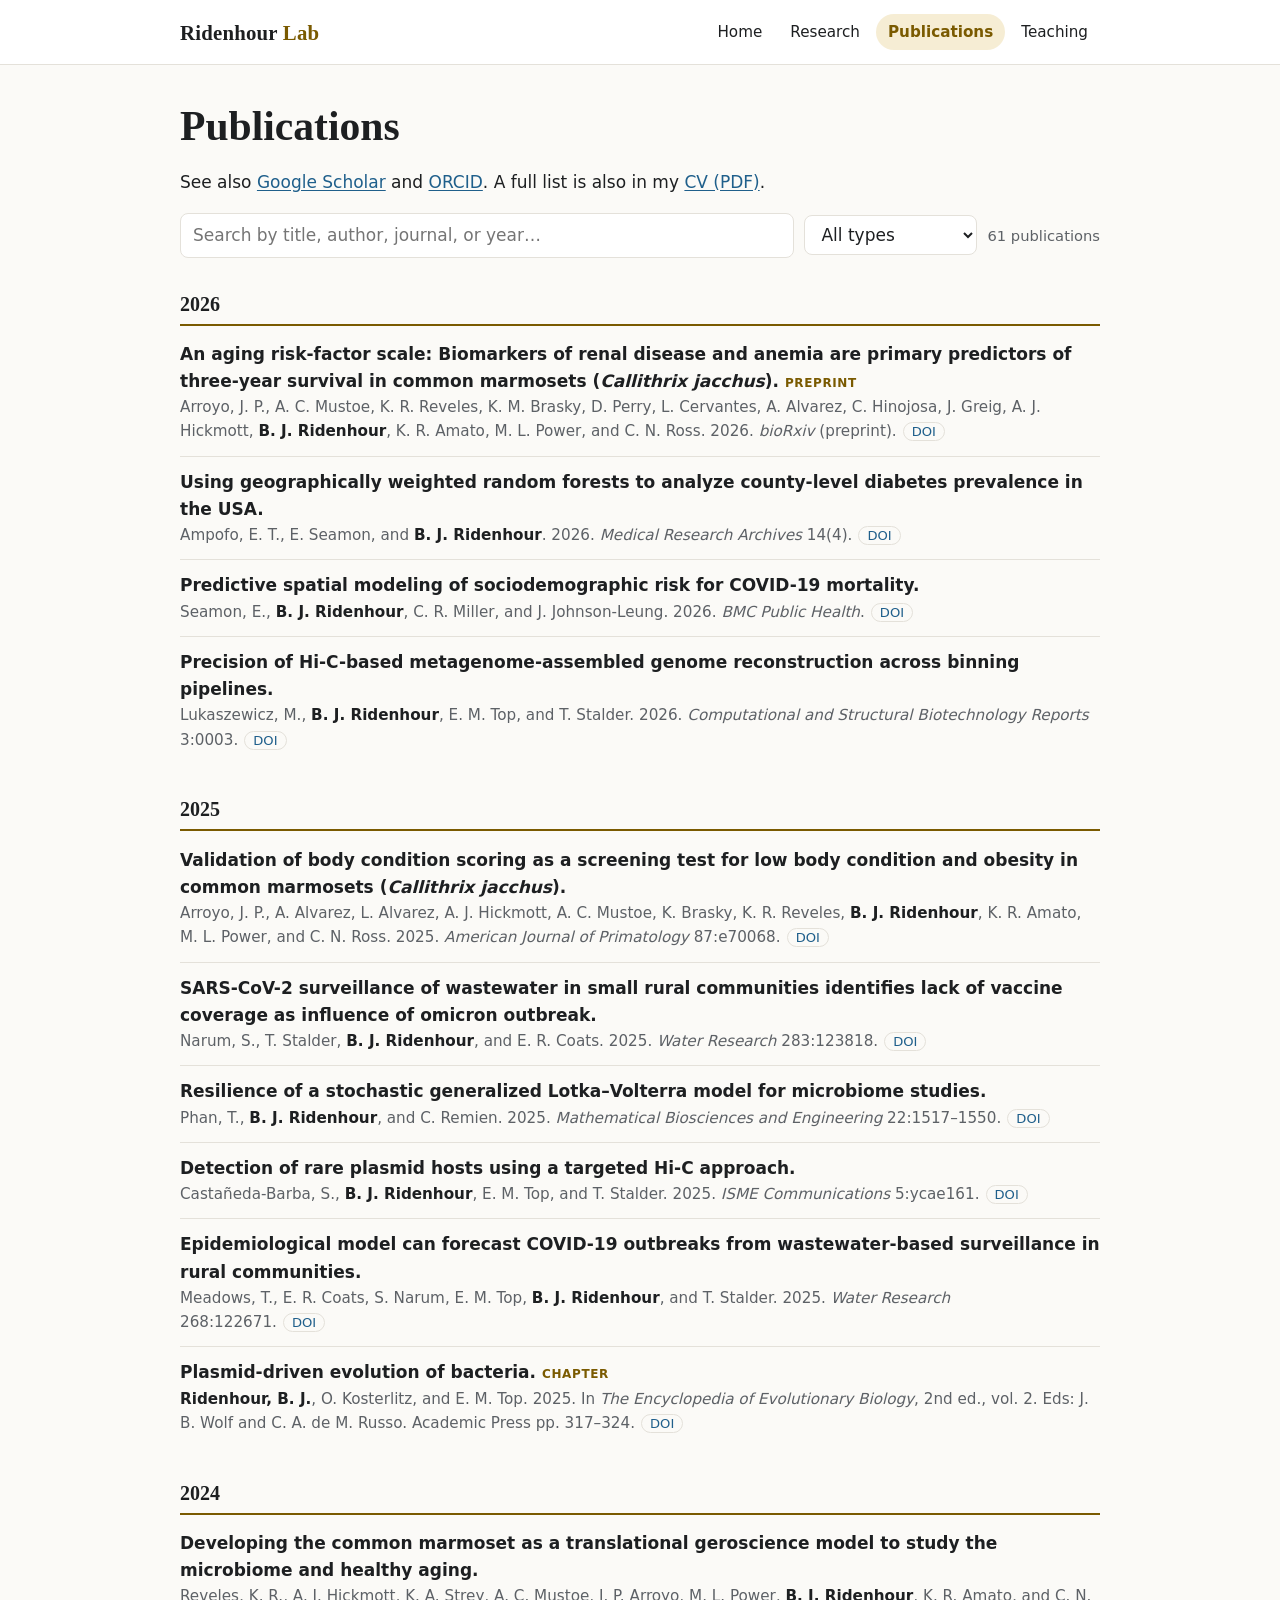
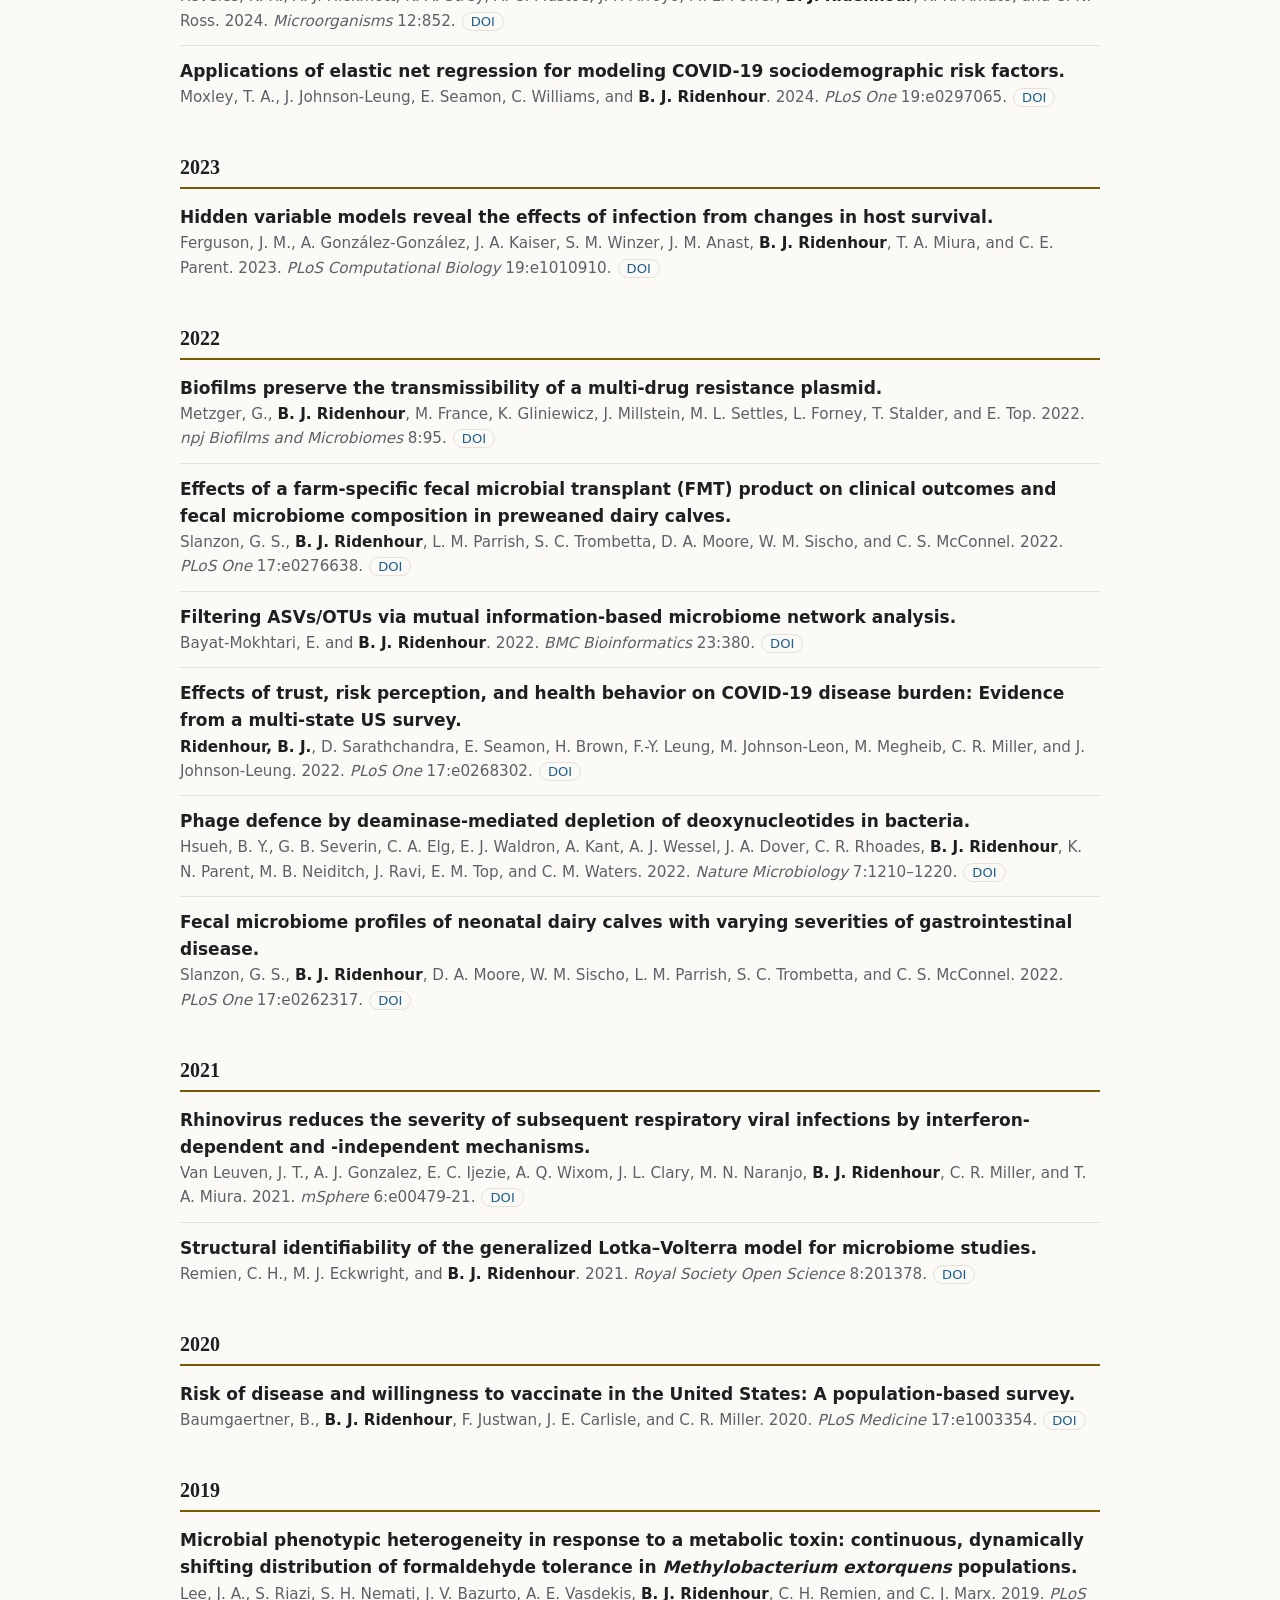
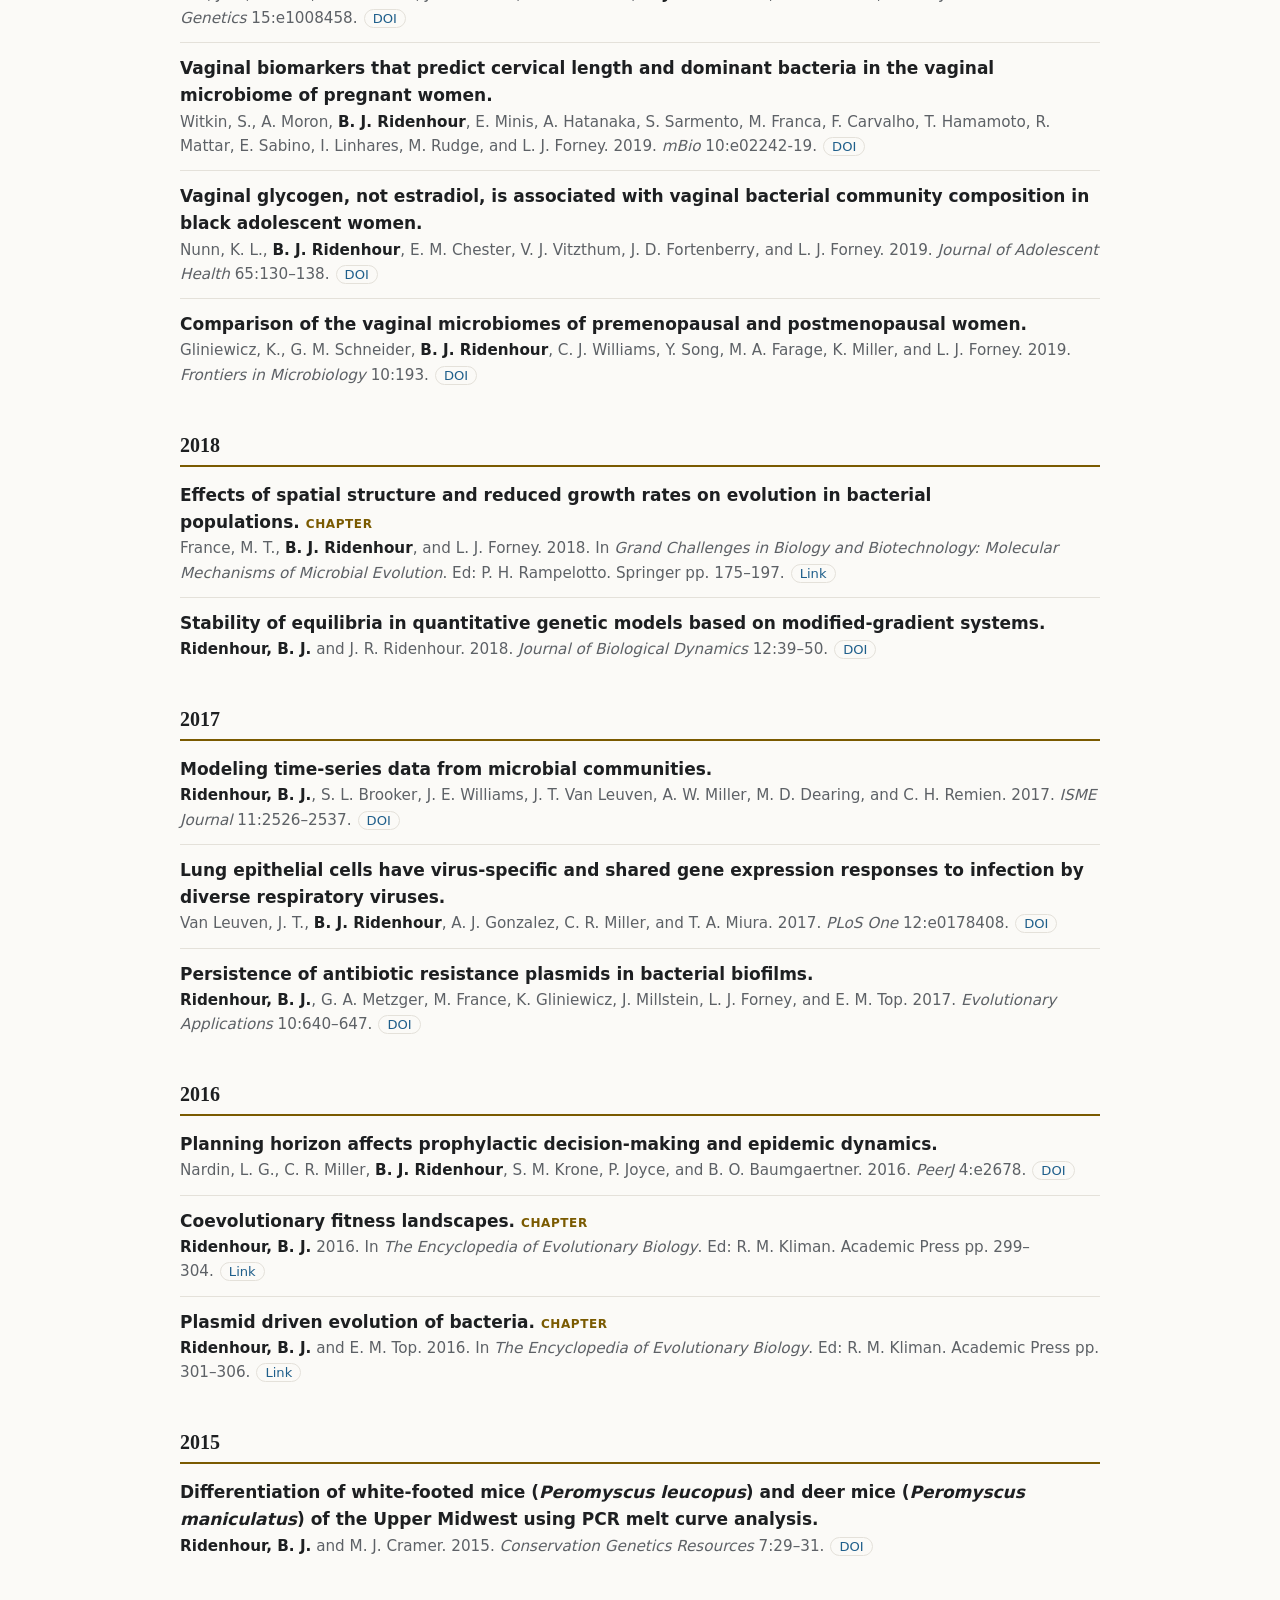
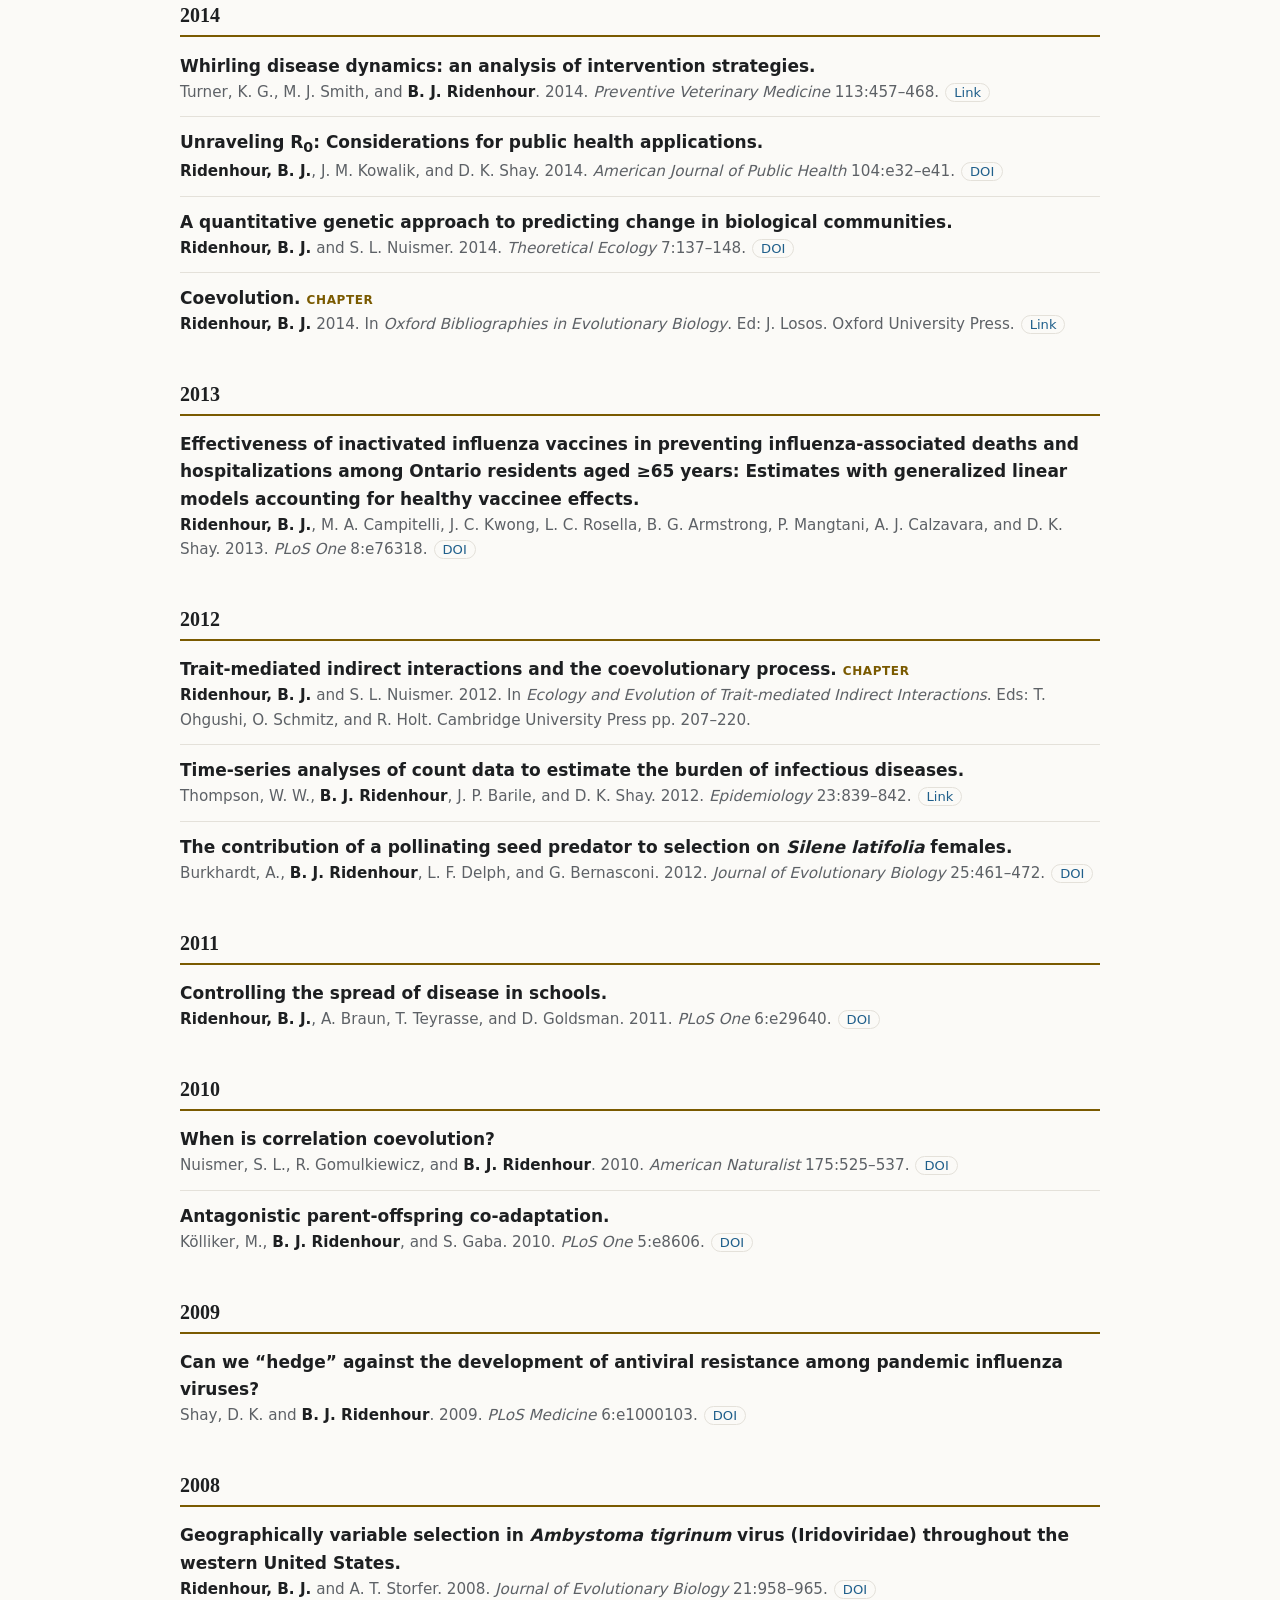
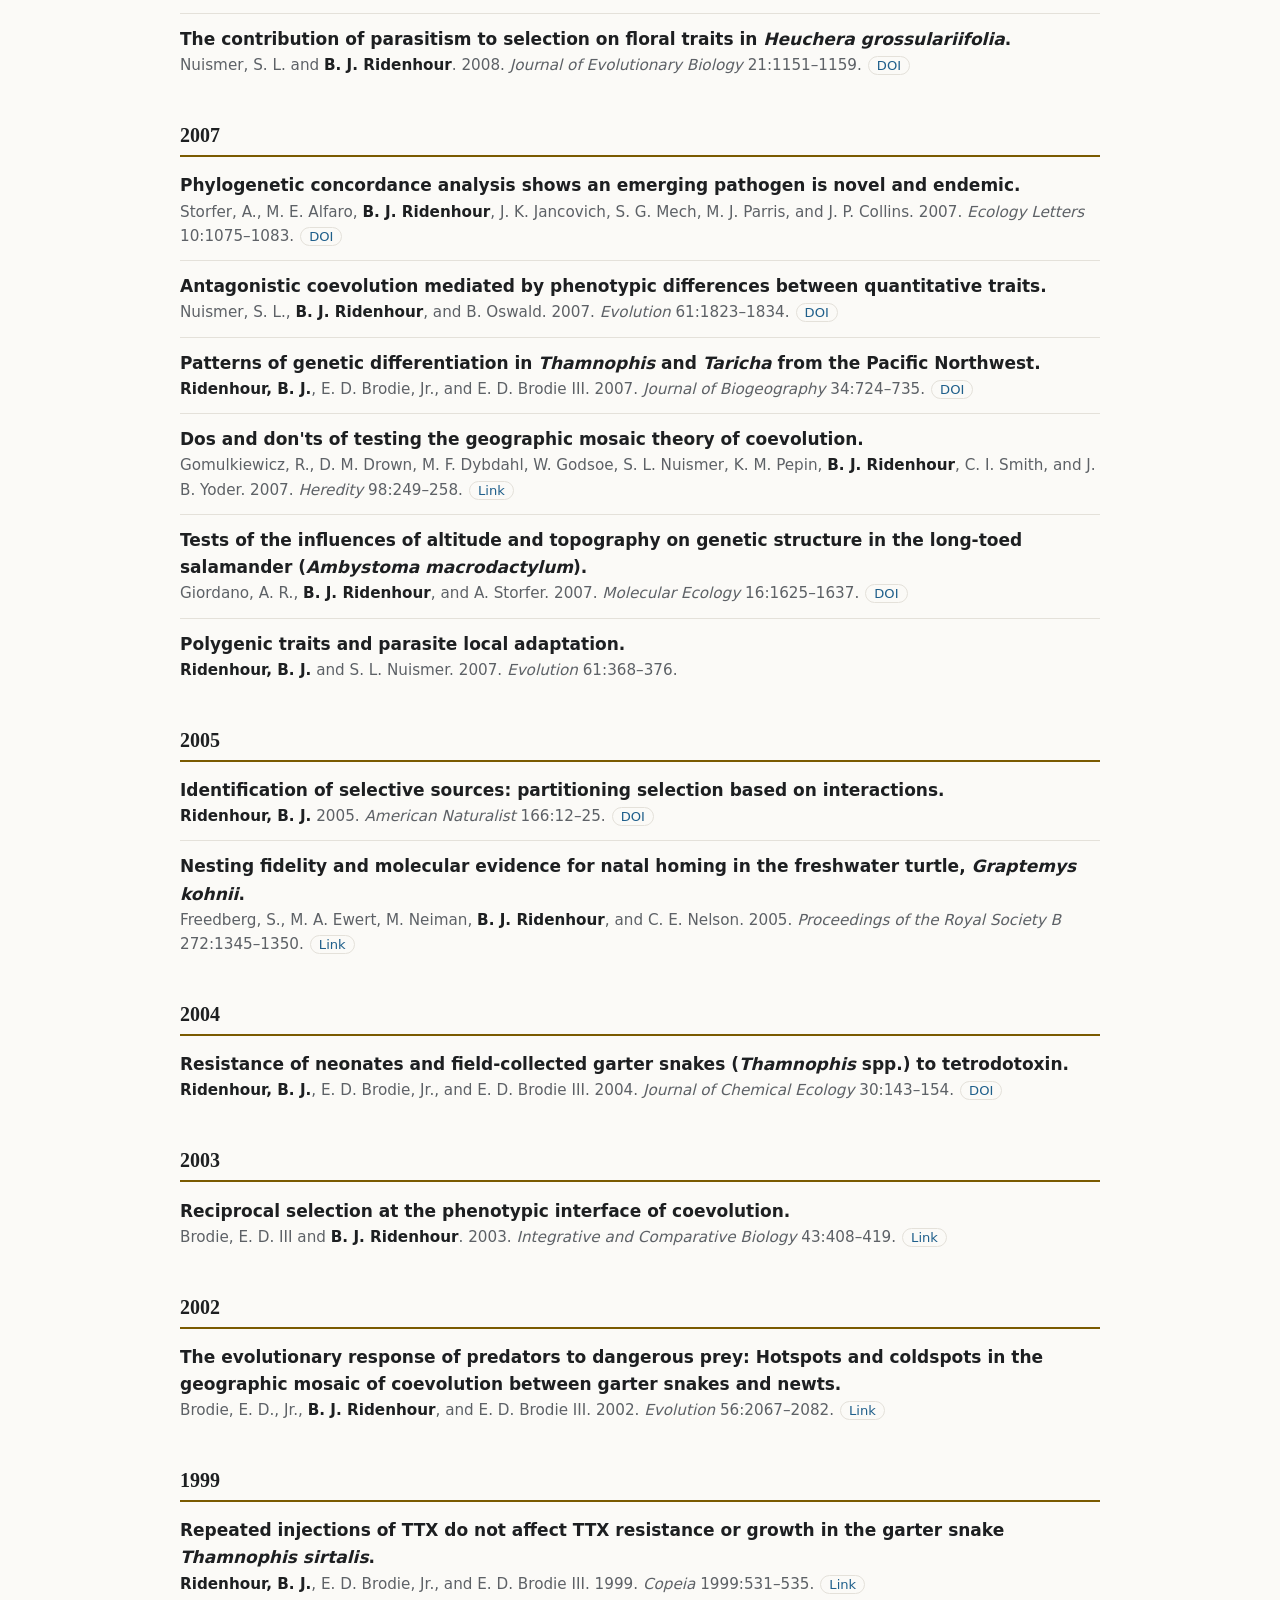
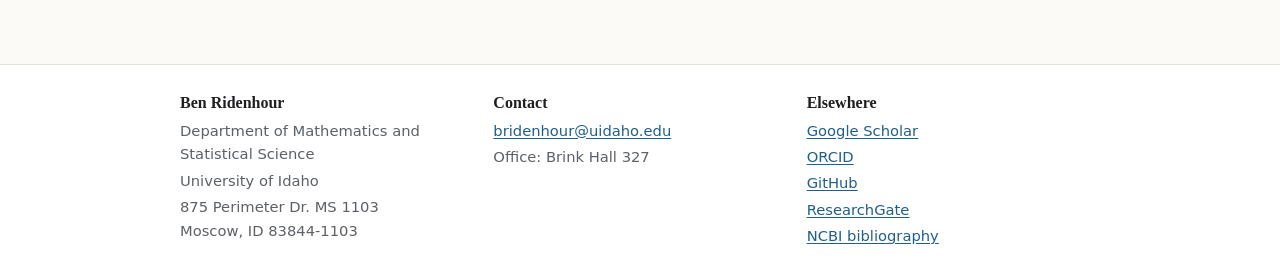
==== publications.html @ f70eb198 "New site" ====
<!doctype html>
<html lang="en">
<head>
<meta charset="utf-8">
<meta name="viewport" content="width=device-width, initial-scale=1">
<title>Publications · Ridenhour Lab</title>
<meta name="description" content="Peer-reviewed publications and book chapters by Ben Ridenhour and collaborators.">
<meta property="og:title" content="Publications · Ridenhour Lab">
<meta property="og:description" content="Peer-reviewed publications and book chapters by Ben Ridenhour and collaborators.">
<meta property="og:type" content="website">
<meta property="og:url" content="https://ridenhourlab.org/publications.html">
<link rel="canonical" href="https://ridenhourlab.org/publications.html">
<link rel="icon" href="assets/favicon.svg" type="image/svg+xml">
<link rel="stylesheet" href="assets/style.css">
</head>
<body>
<a class="skip" href="#main">Skip to content</a>
<header class="site-header">
  <div class="wrap">
    <a class="brand" href="./">Ridenhour <span>Lab</span></a>
    <nav aria-label="Main">
      <ul>
        <li><a href="./">Home</a></li>
        <li><a href="research.html">Research</a></li>
        <li><a href="publications.html" aria-current="page">Publications</a></li>
        <li><a href="teaching.html">Teaching</a></li>
      </ul>
    </nav>
  </div>
</header>
<main id="main">
  <div class="wrap">
<h1>Publications</h1>
<p>See also <a href="https://scholar.google.com/citations?hl=en&amp;user=3RJv6XwAAAAJ">Google Scholar</a> and <a href="https://orcid.org/0000-0001-8271-4629">ORCID</a>. A full list is also in my <a href="cv/Ridenhour-CV.pdf">CV (PDF)</a>.</p>
<div class="toolbar" role="search">
  <label class="skip" for="pub-search">Search publications</label>
  <input id="pub-search" type="search" placeholder="Search by title, author, journal, or year…" autocomplete="off">
  <label class="skip" for="pub-type">Type</label>
  <select id="pub-type">
    <option value="">All types</option>
    <option value="article">Journal articles</option>
    <option value="chapter">Book chapters</option>
    <option value="preprint">Preprints</option>
  </select>
  <span class="count" id="pub-count" aria-live="polite">61 publications</span>
</div>
<section class="year-group"><h2>2026</h2>
<ul class="pubs">
<li class="pub" data-type="preprint" data-year="2026"><div class="title">An aging risk-factor scale: Biomarkers of renal disease and anemia are primary predictors of three-year survival in common marmosets (<i>Callithrix jacchus</i>).<span class="tag">Preprint</span></div><div class="meta"><span class="authors">Arroyo, J. P., A. C. Mustoe, K. R. Reveles, K. M. Brasky, D. Perry, L. Cervantes, A. Alvarez, C. Hinojosa, J. Greig, A. J. Hickmott, <span class="me">B. J. Ridenhour</span>, K. R. Amato, M. L. Power, and C. N. Ross</span>. 2026. <span class="venue">bioRxiv</span> (preprint).<a class="doi" href="https://doi.org/10.64898/2026.08.06.743332">DOI</a></div></li>
<li class="pub" data-type="article" data-year="2026"><div class="title">Using geographically weighted random forests to analyze county-level diabetes prevalence in the USA.</div><div class="meta"><span class="authors">Ampofo, E. T., E. Seamon, and <span class="me">B. J. Ridenhour</span></span>. 2026. <span class="venue">Medical Research Archives</span> 14(4).<a class="doi" href="https://doi.org/10.18103/mra.v14i4.7305">DOI</a></div></li>
<li class="pub" data-type="article" data-year="2026"><div class="title">Predictive spatial modeling of sociodemographic risk for COVID-19 mortality.</div><div class="meta"><span class="authors">Seamon, E., <span class="me">B. J. Ridenhour</span>, C. R. Miller, and J. Johnson-Leung</span>. 2026. <span class="venue">BMC Public Health</span>.<a class="doi" href="https://doi.org/10.1186/s12889-026-29313-w">DOI</a></div></li>
<li class="pub" data-type="article" data-year="2026"><div class="title">Precision of Hi-C-based metagenome-assembled genome reconstruction across binning pipelines.</div><div class="meta"><span class="authors">Lukaszewicz, M., <span class="me">B. J. Ridenhour</span>, E. M. Top, and T. Stalder</span>. 2026. <span class="venue">Computational and Structural Biotechnology Reports</span> 3:0003.<a class="doi" href="https://doi.org/10.34133/csbr.0003">DOI</a></div></li>
</ul>
</section>
<section class="year-group"><h2>2025</h2>
<ul class="pubs">
<li class="pub" data-type="article" data-year="2025"><div class="title">Validation of body condition scoring as a screening test for low body condition and obesity in common marmosets (<i>Callithrix jacchus</i>).</div><div class="meta"><span class="authors">Arroyo, J. P., A. Alvarez, L. Alvarez, A. J. Hickmott, A. C. Mustoe, K. Brasky, K. R. Reveles, <span class="me">B. J. Ridenhour</span>, K. R. Amato, M. L. Power, and C. N. Ross</span>. 2025. <span class="venue">American Journal of Primatology</span> 87:e70068.<a class="doi" href="https://doi.org/10.1002/ajp.70068">DOI</a></div></li>
<li class="pub" data-type="article" data-year="2025"><div class="title">SARS-CoV-2 surveillance of wastewater in small rural communities identifies lack of vaccine coverage as influence of omicron outbreak.</div><div class="meta"><span class="authors">Narum, S., T. Stalder, <span class="me">B. J. Ridenhour</span>, and E. R. Coats</span>. 2025. <span class="venue">Water Research</span> 283:123818.<a class="doi" href="https://doi.org/10.1016/j.watres.2025.123818">DOI</a></div></li>
<li class="pub" data-type="article" data-year="2025"><div class="title">Resilience of a stochastic generalized Lotka–Volterra model for microbiome studies.</div><div class="meta"><span class="authors">Phan, T., <span class="me">B. J. Ridenhour</span>, and C. Remien</span>. 2025. <span class="venue">Mathematical Biosciences and Engineering</span> 22:1517–1550.<a class="doi" href="https://doi.org/10.3934/mbe.2025056">DOI</a></div></li>
<li class="pub" data-type="article" data-year="2025"><div class="title">Detection of rare plasmid hosts using a targeted Hi-C approach.</div><div class="meta"><span class="authors">Castañeda-Barba, S., <span class="me">B. J. Ridenhour</span>, E. M. Top, and T. Stalder</span>. 2025. <span class="venue">ISME Communications</span> 5:ycae161.<a class="doi" href="https://doi.org/10.1093/ismeco/ycae161">DOI</a></div></li>
<li class="pub" data-type="article" data-year="2025"><div class="title">Epidemiological model can forecast COVID-19 outbreaks from wastewater-based surveillance in rural communities.</div><div class="meta"><span class="authors">Meadows, T., E. R. Coats, S. Narum, E. M. Top, <span class="me">B. J. Ridenhour</span>, and T. Stalder</span>. 2025. <span class="venue">Water Research</span> 268:122671.<a class="doi" href="https://doi.org/10.1016/j.watres.2024.122671">DOI</a></div></li>
<li class="pub" data-type="chapter" data-year="2025"><div class="title">Plasmid-driven evolution of bacteria.<span class="tag">Chapter</span></div><div class="meta"><span class="authors"><span class="me">Ridenhour, B. J.</span>, O. Kosterlitz, and E. M. Top</span>. 2025. In <i>The Encyclopedia of Evolutionary Biology</i>, 2nd ed., vol. 2. Eds: J. B. Wolf and C. A. de M. Russo. Academic Press pp. 317–324.<a class="doi" href="https://doi.org/10.1016/B978-0-443-15750-9.00144-0">DOI</a></div></li>
</ul>
</section>
<section class="year-group"><h2>2024</h2>
<ul class="pubs">
<li class="pub" data-type="article" data-year="2024"><div class="title">Developing the common marmoset as a translational geroscience model to study the microbiome and healthy aging.</div><div class="meta"><span class="authors">Reveles, K. R., A. J. Hickmott, K. A. Strey, A. C. Mustoe, J. P. Arroyo, M. L. Power, <span class="me">B. J. Ridenhour</span>, K. R. Amato, and C. N. Ross</span>. 2024. <span class="venue">Microorganisms</span> 12:852.<a class="doi" href="https://doi.org/10.3390/microorganisms12050852">DOI</a></div></li>
<li class="pub" data-type="article" data-year="2024"><div class="title">Applications of elastic net regression for modeling COVID-19 sociodemographic risk factors.</div><div class="meta"><span class="authors">Moxley, T. A., J. Johnson-Leung, E. Seamon, C. Williams, and <span class="me">B. J. Ridenhour</span></span>. 2024. <span class="venue">PLoS One</span> 19:e0297065.<a class="doi" href="https://doi.org/10.1371/journal.pone.0297065">DOI</a></div></li>
</ul>
</section>
<section class="year-group"><h2>2023</h2>
<ul class="pubs">
<li class="pub" data-type="article" data-year="2023"><div class="title">Hidden variable models reveal the effects of infection from changes in host survival.</div><div class="meta"><span class="authors">Ferguson, J. M., A. González-González, J. A. Kaiser, S. M. Winzer, J. M. Anast, <span class="me">B. J. Ridenhour</span>, T. A. Miura, and C. E. Parent</span>. 2023. <span class="venue">PLoS Computational Biology</span> 19:e1010910.<a class="doi" href="https://doi.org/10.1371/journal.pcbi.1010910">DOI</a></div></li>
</ul>
</section>
<section class="year-group"><h2>2022</h2>
<ul class="pubs">
<li class="pub" data-type="article" data-year="2022"><div class="title">Biofilms preserve the transmissibility of a multi-drug resistance plasmid.</div><div class="meta"><span class="authors">Metzger, G., <span class="me">B. J. Ridenhour</span>, M. France, K. Gliniewicz, J. Millstein, M. L. Settles, L. Forney, T. Stalder, and E. Top</span>. 2022. <span class="venue">npj Biofilms and Microbiomes</span> 8:95.<a class="doi" href="https://doi.org/10.1038/s41522-022-00357-1">DOI</a></div></li>
<li class="pub" data-type="article" data-year="2022"><div class="title">Effects of a farm-specific fecal microbial transplant (FMT) product on clinical outcomes and fecal microbiome composition in preweaned dairy calves.</div><div class="meta"><span class="authors">Slanzon, G. S., <span class="me">B. J. Ridenhour</span>, L. M. Parrish, S. C. Trombetta, D. A. Moore, W. M. Sischo, and C. S. McConnel</span>. 2022. <span class="venue">PLoS One</span> 17:e0276638.<a class="doi" href="https://doi.org/10.1371/journal.pone.0276638">DOI</a></div></li>
<li class="pub" data-type="article" data-year="2022"><div class="title">Filtering ASVs/OTUs via mutual information-based microbiome network analysis.</div><div class="meta"><span class="authors">Bayat-Mokhtari, E. and <span class="me">B. J. Ridenhour</span></span>. 2022. <span class="venue">BMC Bioinformatics</span> 23:380.<a class="doi" href="https://doi.org/10.1186/s12859-022-04919-0">DOI</a></div></li>
<li class="pub" data-type="article" data-year="2022"><div class="title">Effects of trust, risk perception, and health behavior on COVID-19 disease burden: Evidence from a multi-state US survey.</div><div class="meta"><span class="authors"><span class="me">Ridenhour, B. J.</span>, D. Sarathchandra, E. Seamon, H. Brown, F.-Y. Leung, M. Johnson-Leon, M. Megheib, C. R. Miller, and J. Johnson-Leung</span>. 2022. <span class="venue">PLoS One</span> 17:e0268302.<a class="doi" href="https://doi.org/10.1371/journal.pone.0268302">DOI</a></div></li>
<li class="pub" data-type="article" data-year="2022"><div class="title">Phage defence by deaminase-mediated depletion of deoxynucleotides in bacteria.</div><div class="meta"><span class="authors">Hsueh, B. Y., G. B. Severin, C. A. Elg, E. J. Waldron, A. Kant, A. J. Wessel, J. A. Dover, C. R. Rhoades, <span class="me">B. J. Ridenhour</span>, K. N. Parent, M. B. Neiditch, J. Ravi, E. M. Top, and C. M. Waters</span>. 2022. <span class="venue">Nature Microbiology</span> 7:1210–1220.<a class="doi" href="https://doi.org/10.1038/s41564-022-01162-4">DOI</a></div></li>
<li class="pub" data-type="article" data-year="2022"><div class="title">Fecal microbiome profiles of neonatal dairy calves with varying severities of gastrointestinal disease.</div><div class="meta"><span class="authors">Slanzon, G. S., <span class="me">B. J. Ridenhour</span>, D. A. Moore, W. M. Sischo, L. M. Parrish, S. C. Trombetta, and C. S. McConnel</span>. 2022. <span class="venue">PLoS One</span> 17:e0262317.<a class="doi" href="https://doi.org/10.1371/journal.pone.0262317">DOI</a></div></li>
</ul>
</section>
<section class="year-group"><h2>2021</h2>
<ul class="pubs">
<li class="pub" data-type="article" data-year="2021"><div class="title">Rhinovirus reduces the severity of subsequent respiratory viral infections by interferon-dependent and -independent mechanisms.</div><div class="meta"><span class="authors">Van Leuven, J. T., A. J. Gonzalez, E. C. Ijezie, A. Q. Wixom, J. L. Clary, M. N. Naranjo, <span class="me">B. J. Ridenhour</span>, C. R. Miller, and T. A. Miura</span>. 2021. <span class="venue">mSphere</span> 6:e00479-21.<a class="doi" href="https://doi.org/10.1128/mSphere.00479-21">DOI</a></div></li>
<li class="pub" data-type="article" data-year="2021"><div class="title">Structural identifiability of the generalized Lotka–Volterra model for microbiome studies.</div><div class="meta"><span class="authors">Remien, C. H., M. J. Eckwright, and <span class="me">B. J. Ridenhour</span></span>. 2021. <span class="venue">Royal Society Open Science</span> 8:201378.<a class="doi" href="https://doi.org/10.1098/rsos.201378">DOI</a></div></li>
</ul>
</section>
<section class="year-group"><h2>2020</h2>
<ul class="pubs">
<li class="pub" data-type="article" data-year="2020"><div class="title">Risk of disease and willingness to vaccinate in the United States: A population-based survey.</div><div class="meta"><span class="authors">Baumgaertner, B., <span class="me">B. J. Ridenhour</span>, F. Justwan, J. E. Carlisle, and C. R. Miller</span>. 2020. <span class="venue">PLoS Medicine</span> 17:e1003354.<a class="doi" href="https://doi.org/10.1371/journal.pmed.1003354">DOI</a></div></li>
</ul>
</section>
<section class="year-group"><h2>2019</h2>
<ul class="pubs">
<li class="pub" data-type="article" data-year="2019"><div class="title">Microbial phenotypic heterogeneity in response to a metabolic toxin: continuous, dynamically shifting distribution of formaldehyde tolerance in <i>Methylobacterium extorquens</i> populations.</div><div class="meta"><span class="authors">Lee, J. A., S. Riazi, S. H. Nemati, J. V. Bazurto, A. E. Vasdekis, <span class="me">B. J. Ridenhour</span>, C. H. Remien, and C. J. Marx</span>. 2019. <span class="venue">PLoS Genetics</span> 15:e1008458.<a class="doi" href="https://doi.org/10.1371/journal.pgen.1008458">DOI</a></div></li>
<li class="pub" data-type="article" data-year="2019"><div class="title">Vaginal biomarkers that predict cervical length and dominant bacteria in the vaginal microbiome of pregnant women.</div><div class="meta"><span class="authors">Witkin, S., A. Moron, <span class="me">B. J. Ridenhour</span>, E. Minis, A. Hatanaka, S. Sarmento, M. Franca, F. Carvalho, T. Hamamoto, R. Mattar, E. Sabino, I. Linhares, M. Rudge, and L. J. Forney</span>. 2019. <span class="venue">mBio</span> 10:e02242-19.<a class="doi" href="https://doi.org/10.1128/mBio.02242-19">DOI</a></div></li>
<li class="pub" data-type="article" data-year="2019"><div class="title">Vaginal glycogen, not estradiol, is associated with vaginal bacterial community composition in black adolescent women.</div><div class="meta"><span class="authors">Nunn, K. L., <span class="me">B. J. Ridenhour</span>, E. M. Chester, V. J. Vitzthum, J. D. Fortenberry, and L. J. Forney</span>. 2019. <span class="venue">Journal of Adolescent Health</span> 65:130–138.<a class="doi" href="https://doi.org/10.1016/j.jadohealth.2019.01.010">DOI</a></div></li>
<li class="pub" data-type="article" data-year="2019"><div class="title">Comparison of the vaginal microbiomes of premenopausal and postmenopausal women.</div><div class="meta"><span class="authors">Gliniewicz, K., G. M. Schneider, <span class="me">B. J. Ridenhour</span>, C. J. Williams, Y. Song, M. A. Farage, K. Miller, and L. J. Forney</span>. 2019. <span class="venue">Frontiers in Microbiology</span> 10:193.<a class="doi" href="https://doi.org/10.3389/fmicb.2019.00193">DOI</a></div></li>
</ul>
</section>
<section class="year-group"><h2>2018</h2>
<ul class="pubs">
<li class="pub" data-type="chapter" data-year="2018"><div class="title">Effects of spatial structure and reduced growth rates on evolution in bacterial populations.<span class="tag">Chapter</span></div><div class="meta"><span class="authors">France, M. T., <span class="me">B. J. Ridenhour</span>, and L. J. Forney</span>. 2018. In <i>Grand Challenges in Biology and Biotechnology: Molecular Mechanisms of Microbial Evolution</i>. Ed: P. H. Rampelotto. Springer pp. 175–197.<a class="doi" href="https://www.springer.com/us/book/9783319690773">Link</a></div></li>
<li class="pub" data-type="article" data-year="2018"><div class="title">Stability of equilibria in quantitative genetic models based on modified-gradient systems.</div><div class="meta"><span class="authors"><span class="me">Ridenhour, B. J.</span> and J. R. Ridenhour</span>. 2018. <span class="venue">Journal of Biological Dynamics</span> 12:39–50.<a class="doi" href="https://doi.org/10.1080/17513758.2017.1400598">DOI</a></div></li>
</ul>
</section>
<section class="year-group"><h2>2017</h2>
<ul class="pubs">
<li class="pub" data-type="article" data-year="2017"><div class="title">Modeling time-series data from microbial communities.</div><div class="meta"><span class="authors"><span class="me">Ridenhour, B. J.</span>, S. L. Brooker, J. E. Williams, J. T. Van Leuven, A. W. Miller, M. D. Dearing, and C. H. Remien</span>. 2017. <span class="venue">ISME Journal</span> 11:2526–2537.<a class="doi" href="https://doi.org/10.1038/ismej.2017.107">DOI</a></div></li>
<li class="pub" data-type="article" data-year="2017"><div class="title">Lung epithelial cells have virus-specific and shared gene expression responses to infection by diverse respiratory viruses.</div><div class="meta"><span class="authors">Van Leuven, J. T., <span class="me">B. J. Ridenhour</span>, A. J. Gonzalez, C. R. Miller, and T. A. Miura</span>. 2017. <span class="venue">PLoS One</span> 12:e0178408.<a class="doi" href="https://doi.org/10.1371/journal.pone.0178408">DOI</a></div></li>
<li class="pub" data-type="article" data-year="2017"><div class="title">Persistence of antibiotic resistance plasmids in bacterial biofilms.</div><div class="meta"><span class="authors"><span class="me">Ridenhour, B. J.</span>, G. A. Metzger, M. France, K. Gliniewicz, J. Millstein, L. J. Forney, and E. M. Top</span>. 2017. <span class="venue">Evolutionary Applications</span> 10:640–647.<a class="doi" href="https://doi.org/10.1111/eva.12480">DOI</a></div></li>
</ul>
</section>
<section class="year-group"><h2>2016</h2>
<ul class="pubs">
<li class="pub" data-type="article" data-year="2016"><div class="title">Planning horizon affects prophylactic decision-making and epidemic dynamics.</div><div class="meta"><span class="authors">Nardin, L. G., C. R. Miller, <span class="me">B. J. Ridenhour</span>, S. M. Krone, P. Joyce, and B. O. Baumgaertner</span>. 2016. <span class="venue">PeerJ</span> 4:e2678.<a class="doi" href="https://doi.org/10.7717/peerj.2678">DOI</a></div></li>
<li class="pub" data-type="chapter" data-year="2016"><div class="title">Coevolutionary fitness landscapes.<span class="tag">Chapter</span></div><div class="meta"><span class="authors"><span class="me">Ridenhour, B. J.</span></span> 2016. In <i>The Encyclopedia of Evolutionary Biology</i>. Ed: R. M. Kliman. Academic Press pp. 299–304.<a class="doi" href="https://www.sciencedirect.com/science/article/pii/B9780128000496001955">Link</a></div></li>
<li class="pub" data-type="chapter" data-year="2016"><div class="title">Plasmid driven evolution of bacteria.<span class="tag">Chapter</span></div><div class="meta"><span class="authors"><span class="me">Ridenhour, B. J.</span> and E. M. Top</span>. 2016. In <i>The Encyclopedia of Evolutionary Biology</i>. Ed: R. M. Kliman. Academic Press pp. 301–306.<a class="doi" href="https://www.sciencedirect.com/science/article/pii/B9780128000496002377">Link</a></div></li>
</ul>
</section>
<section class="year-group"><h2>2015</h2>
<ul class="pubs">
<li class="pub" data-type="article" data-year="2015"><div class="title">Differentiation of white-footed mice (<i>Peromyscus leucopus</i>) and deer mice (<i>Peromyscus maniculatus</i>) of the Upper Midwest using PCR melt curve analysis.</div><div class="meta"><span class="authors"><span class="me">Ridenhour, B. J.</span> and M. J. Cramer</span>. 2015. <span class="venue">Conservation Genetics Resources</span> 7:29–31.<a class="doi" href="https://doi.org/10.1007/s12686-014-0324-3">DOI</a></div></li>
</ul>
</section>
<section class="year-group"><h2>2014</h2>
<ul class="pubs">
<li class="pub" data-type="article" data-year="2014"><div class="title">Whirling disease dynamics: an analysis of intervention strategies.</div><div class="meta"><span class="authors">Turner, K. G., M. J. Smith, and <span class="me">B. J. Ridenhour</span></span>. 2014. <span class="venue">Preventive Veterinary Medicine</span> 113:457–468.<a class="doi" href="https://www.sciencedirect.com/science/article/pii/S0167587713003905">Link</a></div></li>
<li class="pub" data-type="article" data-year="2014"><div class="title">Unraveling R<sub>0</sub>: Considerations for public health applications.</div><div class="meta"><span class="authors"><span class="me">Ridenhour, B. J.</span>, J. M. Kowalik, and D. K. Shay</span>. 2014. <span class="venue">American Journal of Public Health</span> 104:e32–e41.<a class="doi" href="https://doi.org/10.2105/AJPH.2013.301704">DOI</a></div></li>
<li class="pub" data-type="article" data-year="2014"><div class="title">A quantitative genetic approach to predicting change in biological communities.</div><div class="meta"><span class="authors"><span class="me">Ridenhour, B. J.</span> and S. L. Nuismer</span>. 2014. <span class="venue">Theoretical Ecology</span> 7:137–148.<a class="doi" href="https://doi.org/10.1007/s12080-013-0206-4">DOI</a></div></li>
<li class="pub" data-type="chapter" data-year="2014"><div class="title">Coevolution.<span class="tag">Chapter</span></div><div class="meta"><span class="authors"><span class="me">Ridenhour, B. J.</span></span> 2014. In <i>Oxford Bibliographies in Evolutionary Biology</i>. Ed: J. Losos. Oxford University Press.<a class="doi" href="https://www.oxfordbibliographies.com/view/document/obo-9780199941728/obo-9780199941728-0023.xml">Link</a></div></li>
</ul>
</section>
<section class="year-group"><h2>2013</h2>
<ul class="pubs">
<li class="pub" data-type="article" data-year="2013"><div class="title">Effectiveness of inactivated influenza vaccines in preventing influenza-associated deaths and hospitalizations among Ontario residents aged ≥65 years: Estimates with generalized linear models accounting for healthy vaccinee effects.</div><div class="meta"><span class="authors"><span class="me">Ridenhour, B. J.</span>, M. A. Campitelli, J. C. Kwong, L. C. Rosella, B. G. Armstrong, P. Mangtani, A. J. Calzavara, and D. K. Shay</span>. 2013. <span class="venue">PLoS One</span> 8:e76318.<a class="doi" href="https://doi.org/10.1371/journal.pone.0076318">DOI</a></div></li>
</ul>
</section>
<section class="year-group"><h2>2012</h2>
<ul class="pubs">
<li class="pub" data-type="chapter" data-year="2012"><div class="title">Trait-mediated indirect interactions and the coevolutionary process.<span class="tag">Chapter</span></div><div class="meta"><span class="authors"><span class="me">Ridenhour, B. J.</span> and S. L. Nuismer</span>. 2012. In <i>Ecology and Evolution of Trait-mediated Indirect Interactions</i>. Eds: T. Ohgushi, O. Schmitz, and R. Holt. Cambridge University Press pp. 207–220.</div></li>
<li class="pub" data-type="article" data-year="2012"><div class="title">Time-series analyses of count data to estimate the burden of infectious diseases.</div><div class="meta"><span class="authors">Thompson, W. W., <span class="me">B. J. Ridenhour</span>, J. P. Barile, and D. K. Shay</span>. 2012. <span class="venue">Epidemiology</span> 23:839–842.<a class="doi" href="https://journals.lww.com/epidem/Citation/2012/11000/Commentary___Time_Series_Analyses_of_Count_Data_to.12.aspx">Link</a></div></li>
<li class="pub" data-type="article" data-year="2012"><div class="title">The contribution of a pollinating seed predator to selection on <i>Silene latifolia</i> females.</div><div class="meta"><span class="authors">Burkhardt, A., <span class="me">B. J. Ridenhour</span>, L. F. Delph, and G. Bernasconi</span>. 2012. <span class="venue">Journal of Evolutionary Biology</span> 25:461–472.<a class="doi" href="https://doi.org/10.1111/j.1420-9101.2011.02436.x">DOI</a></div></li>
</ul>
</section>
<section class="year-group"><h2>2011</h2>
<ul class="pubs">
<li class="pub" data-type="article" data-year="2011"><div class="title">Controlling the spread of disease in schools.</div><div class="meta"><span class="authors"><span class="me">Ridenhour, B. J.</span>, A. Braun, T. Teyrasse, and D. Goldsman</span>. 2011. <span class="venue">PLoS One</span> 6:e29640.<a class="doi" href="https://doi.org/10.1371/journal.pone.0029640">DOI</a></div></li>
</ul>
</section>
<section class="year-group"><h2>2010</h2>
<ul class="pubs">
<li class="pub" data-type="article" data-year="2010"><div class="title">When is correlation coevolution?</div><div class="meta"><span class="authors">Nuismer, S. L., R. Gomulkiewicz, and <span class="me">B. J. Ridenhour</span></span>. 2010. <span class="venue">American Naturalist</span> 175:525–537.<a class="doi" href="https://doi.org/10.1086/651591">DOI</a></div></li>
<li class="pub" data-type="article" data-year="2010"><div class="title">Antagonistic parent-offspring co-adaptation.</div><div class="meta"><span class="authors">Kölliker, M., <span class="me">B. J. Ridenhour</span>, and S. Gaba</span>. 2010. <span class="venue">PLoS One</span> 5:e8606.<a class="doi" href="https://doi.org/10.1371/journal.pone.0008606">DOI</a></div></li>
</ul>
</section>
<section class="year-group"><h2>2009</h2>
<ul class="pubs">
<li class="pub" data-type="article" data-year="2009"><div class="title">Can we “hedge” against the development of antiviral resistance among pandemic influenza viruses?</div><div class="meta"><span class="authors">Shay, D. K. and <span class="me">B. J. Ridenhour</span></span>. 2009. <span class="venue">PLoS Medicine</span> 6:e1000103.<a class="doi" href="https://doi.org/10.1371/journal.pmed.1000103">DOI</a></div></li>
</ul>
</section>
<section class="year-group"><h2>2008</h2>
<ul class="pubs">
<li class="pub" data-type="article" data-year="2008"><div class="title">Geographically variable selection in <i>Ambystoma tigrinum</i> virus (Iridoviridae) throughout the western United States.</div><div class="meta"><span class="authors"><span class="me">Ridenhour, B. J.</span> and A. T. Storfer</span>. 2008. <span class="venue">Journal of Evolutionary Biology</span> 21:958–965.<a class="doi" href="https://doi.org/10.1111/j.1420-9101.2008.01537.x">DOI</a></div></li>
<li class="pub" data-type="article" data-year="2008"><div class="title">The contribution of parasitism to selection on floral traits in <i>Heuchera grossulariifolia</i>.</div><div class="meta"><span class="authors">Nuismer, S. L. and <span class="me">B. J. Ridenhour</span></span>. 2008. <span class="venue">Journal of Evolutionary Biology</span> 21:1151–1159.<a class="doi" href="https://doi.org/10.1111/j.1420-9101.2008.01551.x">DOI</a></div></li>
</ul>
</section>
<section class="year-group"><h2>2007</h2>
<ul class="pubs">
<li class="pub" data-type="article" data-year="2007"><div class="title">Phylogenetic concordance analysis shows an emerging pathogen is novel and endemic.</div><div class="meta"><span class="authors">Storfer, A., M. E. Alfaro, <span class="me">B. J. Ridenhour</span>, J. K. Jancovich, S. G. Mech, M. J. Parris, and J. P. Collins</span>. 2007. <span class="venue">Ecology Letters</span> 10:1075–1083.<a class="doi" href="https://doi.org/10.1111/j.1461-0248.2007.01102.x">DOI</a></div></li>
<li class="pub" data-type="article" data-year="2007"><div class="title">Antagonistic coevolution mediated by phenotypic differences between quantitative traits.</div><div class="meta"><span class="authors">Nuismer, S. L., <span class="me">B. J. Ridenhour</span>, and B. Oswald</span>. 2007. <span class="venue">Evolution</span> 61:1823–1834.<a class="doi" href="https://doi.org/10.1111/j.1558-5646.2007.00158.x">DOI</a></div></li>
<li class="pub" data-type="article" data-year="2007"><div class="title">Patterns of genetic differentiation in <i>Thamnophis</i> and <i>Taricha</i> from the Pacific Northwest.</div><div class="meta"><span class="authors"><span class="me">Ridenhour, B. J.</span>, E. D. Brodie, Jr., and E. D. Brodie III</span>. 2007. <span class="venue">Journal of Biogeography</span> 34:724–735.<a class="doi" href="https://doi.org/10.1111/j.1365-2699.2006.01642.x">DOI</a></div></li>
<li class="pub" data-type="article" data-year="2007"><div class="title">Dos and don'ts of testing the geographic mosaic theory of coevolution.</div><div class="meta"><span class="authors">Gomulkiewicz, R., D. M. Drown, M. F. Dybdahl, W. Godsoe, S. L. Nuismer, K. M. Pepin, <span class="me">B. J. Ridenhour</span>, C. I. Smith, and J. B. Yoder</span>. 2007. <span class="venue">Heredity</span> 98:249–258.<a class="doi" href="https://www.nature.com/hdy/journal/v98/n5/full/6800949a.html">Link</a></div></li>
<li class="pub" data-type="article" data-year="2007"><div class="title">Tests of the influences of altitude and topography on genetic structure in the long-toed salamander (<i>Ambystoma macrodactylum</i>).</div><div class="meta"><span class="authors">Giordano, A. R., <span class="me">B. J. Ridenhour</span>, and A. Storfer</span>. 2007. <span class="venue">Molecular Ecology</span> 16:1625–1637.<a class="doi" href="https://doi.org/10.1111/j.1365-294X.2006.03223.x">DOI</a></div></li>
<li class="pub" data-type="article" data-year="2007"><div class="title">Polygenic traits and parasite local adaptation.</div><div class="meta"><span class="authors"><span class="me">Ridenhour, B. J.</span> and S. L. Nuismer</span>. 2007. <span class="venue">Evolution</span> 61:368–376.</div></li>
</ul>
</section>
<section class="year-group"><h2>2005</h2>
<ul class="pubs">
<li class="pub" data-type="article" data-year="2005"><div class="title">Identification of selective sources: partitioning selection based on interactions.</div><div class="meta"><span class="authors"><span class="me">Ridenhour, B. J.</span></span> 2005. <span class="venue">American Naturalist</span> 166:12–25.<a class="doi" href="https://doi.org/10.1086/430524">DOI</a></div></li>
<li class="pub" data-type="article" data-year="2005"><div class="title">Nesting fidelity and molecular evidence for natal homing in the freshwater turtle, <i>Graptemys kohnii</i>.</div><div class="meta"><span class="authors">Freedberg, S., M. A. Ewert, M. Neiman, <span class="me">B. J. Ridenhour</span>, and C. E. Nelson</span>. 2005. <span class="venue">Proceedings of the Royal Society B</span> 272:1345–1350.<a class="doi" href="https://rspb.royalsocietypublishing.org/content/272/1570/1345">Link</a></div></li>
</ul>
</section>
<section class="year-group"><h2>2004</h2>
<ul class="pubs">
<li class="pub" data-type="article" data-year="2004"><div class="title">Resistance of neonates and field-collected garter snakes (<i>Thamnophis</i> spp.) to tetrodotoxin.</div><div class="meta"><span class="authors"><span class="me">Ridenhour, B. J.</span>, E. D. Brodie, Jr., and E. D. Brodie III</span>. 2004. <span class="venue">Journal of Chemical Ecology</span> 30:143–154.<a class="doi" href="https://doi.org/10.1023/B:JOEC.0000013187.79068.d2">DOI</a></div></li>
</ul>
</section>
<section class="year-group"><h2>2003</h2>
<ul class="pubs">
<li class="pub" data-type="article" data-year="2003"><div class="title">Reciprocal selection at the phenotypic interface of coevolution.</div><div class="meta"><span class="authors">Brodie, E. D. III and <span class="me">B. J. Ridenhour</span></span>. 2003. <span class="venue">Integrative and Comparative Biology</span> 43:408–419.<a class="doi" href="https://icb.oxfordjournals.org/content/43/3/408">Link</a></div></li>
</ul>
</section>
<section class="year-group"><h2>2002</h2>
<ul class="pubs">
<li class="pub" data-type="article" data-year="2002"><div class="title">The evolutionary response of predators to dangerous prey: Hotspots and coldspots in the geographic mosaic of coevolution between garter snakes and newts.</div><div class="meta"><span class="authors">Brodie, E. D., Jr., <span class="me">B. J. Ridenhour</span>, and E. D. Brodie III</span>. 2002. <span class="venue">Evolution</span> 56:2067–2082.<a class="doi" href="https://www.bioone.org/doi/abs/10.1554/0014-3820%282002%29056%5B2067%3ATEROPT%5D2.0.CO%3B2">Link</a></div></li>
</ul>
</section>
<section class="year-group"><h2>1999</h2>
<ul class="pubs">
<li class="pub" data-type="article" data-year="1999"><div class="title">Repeated injections of TTX do not affect TTX resistance or growth in the garter snake <i>Thamnophis sirtalis</i>.</div><div class="meta"><span class="authors"><span class="me">Ridenhour, B. J.</span>, E. D. Brodie, Jr., and E. D. Brodie III</span>. 1999. <span class="venue">Copeia</span> 1999:531–535.<a class="doi" href="https://www.jstor.org/stable/1447507">Link</a></div></li>
</ul>
</section>
  </div>
</main>
<footer class="site-footer">
  <div class="wrap">
    <div>
      <h2>Ben Ridenhour</h2>
      <p>Department of Mathematics and Statistical Science</p>
      <p>University of Idaho</p>
      <p>875 Perimeter Dr. MS 1103<br>Moscow, ID 83844-1103</p>
    </div>
    <div>
      <h2>Contact</h2>
      <p><a href="mailto:bridenhour@uidaho.edu">bridenhour@uidaho.edu</a></p>
      <p>Office: Brink Hall 327</p>
    </div>
    <div>
      <h2>Elsewhere</h2>
      <ul>
        <li><a href="https://scholar.google.com/citations?hl=en&amp;user=3RJv6XwAAAAJ">Google Scholar</a></li>
        <li><a href="https://orcid.org/0000-0001-8271-4629">ORCID</a></li>
        <li><a href="https://github.com/magbenji">GitHub</a></li>
        <li><a href="https://www.researchgate.net/profile/Benjamin_Ridenhour">ResearchGate</a></li>
        <li><a href="https://www.ncbi.nlm.nih.gov/sites/myncbi/benjamin.ridenhour.1/bibliography/48151516/public/?sort=date&amp;direction=descending">NCBI bibliography</a></li>
      </ul>
    </div>
  </div>
</footer>
<script src="assets/pubs.js"></script>
</body>
</html>
---- assets/style.css ----
/* Ridenhour Lab — site styles */
:root{
  --bg:#fbfaf7; --surface:#ffffff; --text:#1d1f21; --muted:#5d6166; --line:#e4e1da;
  --accent:#7a5a00; --accent-soft:#f6edd4; --link:#1f5f8b; --mark:#fff1b8;
  --serif:"Iowan Old Style","Charter","Palatino Linotype",Palatino,Georgia,serif;
  --sans:system-ui,-apple-system,"Segoe UI",Roboto,"Helvetica Neue",Arial,sans-serif;
  --max:960px; --radius:10px;
}
@media (prefers-color-scheme: dark){
  :root{--bg:#141517;--surface:#1c1e21;--text:#e8e6e1;--muted:#a3a6ab;--line:#2e3135;
        --accent:#f1b300;--accent-soft:#2b2617;--link:#7cc0f0;--mark:#4a3f12;}
}
*{box-sizing:border-box}
html{-webkit-text-size-adjust:100%}
body{margin:0;background:var(--bg);color:var(--text);font:17px/1.6 var(--sans)}
a{color:var(--link);text-underline-offset:2px}
a:hover{text-decoration-thickness:2px}
img{max-width:100%;height:auto}
h1,h2,h3{font-family:var(--serif);line-height:1.2;font-weight:600}
h1{font-size:clamp(1.9rem,4vw,2.6rem);margin:.2em 0 .3em}
h2{font-size:1.5rem;margin:2.2rem 0 .8rem}
h3{font-size:1.15rem;margin:1.4rem 0 .4rem}
.wrap{max-width:var(--max);margin:0 auto;padding:0 20px}
.skip{position:absolute;left:-999px}.skip:focus{left:12px;top:12px;background:var(--surface);padding:8px 12px;z-index:10}

/* header */
.site-header{border-bottom:1px solid var(--line);background:var(--surface)}
.site-header .wrap{display:flex;align-items:center;justify-content:space-between;gap:16px;flex-wrap:wrap;padding-top:14px;padding-bottom:14px}
.brand{font-family:var(--serif);font-size:1.3rem;font-weight:700;color:var(--text);text-decoration:none;letter-spacing:.01em}
.brand span{color:var(--accent)}
nav ul{list-style:none;margin:0;padding:0;display:flex;gap:4px;flex-wrap:wrap}
nav a{display:block;padding:6px 12px;border-radius:999px;color:var(--text);text-decoration:none;font-size:.95rem}
nav a:hover{background:var(--accent-soft)}
nav a[aria-current=page]{background:var(--accent-soft);color:var(--accent);font-weight:600}

main{padding:28px 0 56px}

/* home hero */
.hero{display:grid;grid-template-columns:1fr;gap:28px;align-items:center;margin-top:8px}
.hero.has-photo{grid-template-columns:minmax(0,1fr) 240px}
.hero .photo{width:240px;aspect-ratio:1;object-fit:cover;border-radius:50%;border:4px solid var(--surface);box-shadow:0 0 0 1px var(--line)}
.role{color:var(--muted);margin:0 0 1rem}
.lede{font-size:1.12rem}
.links{display:flex;flex-wrap:wrap;gap:8px;margin:14px 0 0;padding:0;list-style:none}
.btn{display:inline-block;padding:7px 14px;border:1px solid var(--line);border-radius:999px;background:var(--surface);color:var(--text);text-decoration:none;font-size:.92rem}
.btn:hover{border-color:var(--accent);color:var(--accent)}
.btn.primary{background:var(--accent);border-color:var(--accent);color:var(--surface)}
.btn.primary:hover{opacity:.9;color:var(--surface)}

.callout{background:var(--accent-soft);border-left:4px solid var(--accent);padding:16px 20px;border-radius:0 var(--radius) var(--radius) 0;margin:28px 0}
.callout h2{margin-top:0;font-size:1.2rem}
.callout p{margin:.4em 0}

.grid{display:grid;grid-template-columns:repeat(auto-fit,minmax(260px,1fr));gap:16px}
.card{background:var(--surface);border:1px solid var(--line);border-radius:var(--radius);padding:18px 20px}
.card h3{margin-top:0}
.card p{margin:.4em 0}
.card .more{font-size:.92rem;color:var(--muted)}

/* publications */
.pubs{list-style:none;margin:0;padding:0}
.pub{padding:12px 0;border-bottom:1px solid var(--line)}
.pub:last-child{border-bottom:0}
.pub .title{font-weight:600}
.pub .meta{color:var(--muted);font-size:.95rem}
.pub .me{font-weight:700;color:var(--text)}
.pub .venue{font-style:italic}
.pub a.doi{font-size:.82rem;margin-left:6px;padding:1px 8px;border:1px solid var(--line);border-radius:999px;text-decoration:none;white-space:nowrap}
.pub a.doi:hover{border-color:var(--link)}
.tag{font-size:.75rem;text-transform:uppercase;letter-spacing:.05em;color:var(--accent);margin-left:6px}
.year-group h2{position:sticky;top:0;background:var(--bg);padding:8px 0;margin:1.6rem 0 .2rem;border-bottom:2px solid var(--accent);font-size:1.25rem;z-index:1}
.toolbar{display:flex;flex-wrap:wrap;gap:10px;align-items:center;margin:8px 0 6px}
.toolbar input,.toolbar select{font:inherit;padding:8px 12px;border:1px solid var(--line);border-radius:8px;background:var(--surface);color:var(--text)}
.toolbar input{flex:1 1 260px}
.count{color:var(--muted);font-size:.92rem}
mark{background:var(--mark);color:inherit;padding:0 1px;border-radius:2px}

/* teaching */
.course{display:grid;grid-template-columns:150px minmax(0,1fr);gap:4px 18px;padding:16px 0;border-bottom:1px solid var(--line)}
.course .code{font-weight:700;font-family:var(--serif);font-size:1.05rem}
.course .formerly{display:block;font-weight:400;font-size:.82rem;color:var(--muted);font-family:var(--sans)}
.course .ctitle{font-weight:600;margin-bottom:6px}
.terms{display:flex;flex-wrap:wrap;gap:6px;list-style:none;margin:0;padding:0}
.terms li a,.terms li span{display:inline-block;font-size:.88rem;padding:3px 10px;border-radius:999px;border:1px solid var(--line);background:var(--surface);text-decoration:none}
.terms li span{color:var(--muted)}
.terms li a::after{content:" ↓";font-size:.8em}
.terms li.now a{border-color:var(--accent);background:var(--accent-soft);color:var(--accent);font-weight:600}
table.simple{width:100%;border-collapse:collapse;font-size:.95rem}
table.simple th,table.simple td{text-align:left;padding:8px 10px;border-bottom:1px solid var(--line);vertical-align:top}
table.simple th{font-weight:600;color:var(--muted);font-size:.85rem;text-transform:uppercase;letter-spacing:.04em}
details{margin:12px 0;border:1px solid var(--line);border-radius:var(--radius);background:var(--surface);padding:4px 16px}
details summary{cursor:pointer;font-weight:600;padding:10px 0}
.table-scroll{overflow-x:auto}

ul.plain{padding-left:1.1em}
ul.plain li{margin:.25em 0}
.people{columns:2 260px;column-gap:28px;padding-left:1.1em}
.people li{break-inside:avoid;margin:.2em 0}
.muted{color:var(--muted)}

/* footer */
.site-footer{border-top:1px solid var(--line);background:var(--surface);font-size:.92rem;color:var(--muted)}
.site-footer .wrap{display:grid;grid-template-columns:repeat(auto-fit,minmax(220px,1fr));gap:20px;padding-top:28px;padding-bottom:28px}
.site-footer h2{font-size:1rem;margin:0 0 .4rem;color:var(--text)}
.site-footer p{margin:.2em 0}
.site-footer ul{list-style:none;padding:0;margin:0}
.site-footer li{margin:.2em 0}

@media (max-width:640px){
  body{font-size:16px}
  .hero.has-photo{grid-template-columns:1fr}
  .hero .photo{width:160px;order:-1}
  .course{grid-template-columns:1fr}
  .site-header .wrap{flex-direction:column;align-items:flex-start;gap:6px}
  nav a{padding:5px 9px;font-size:.92rem}
  nav ul{gap:2px}
}
@media print{nav,.toolbar,.site-footer{display:none}a{color:inherit}}
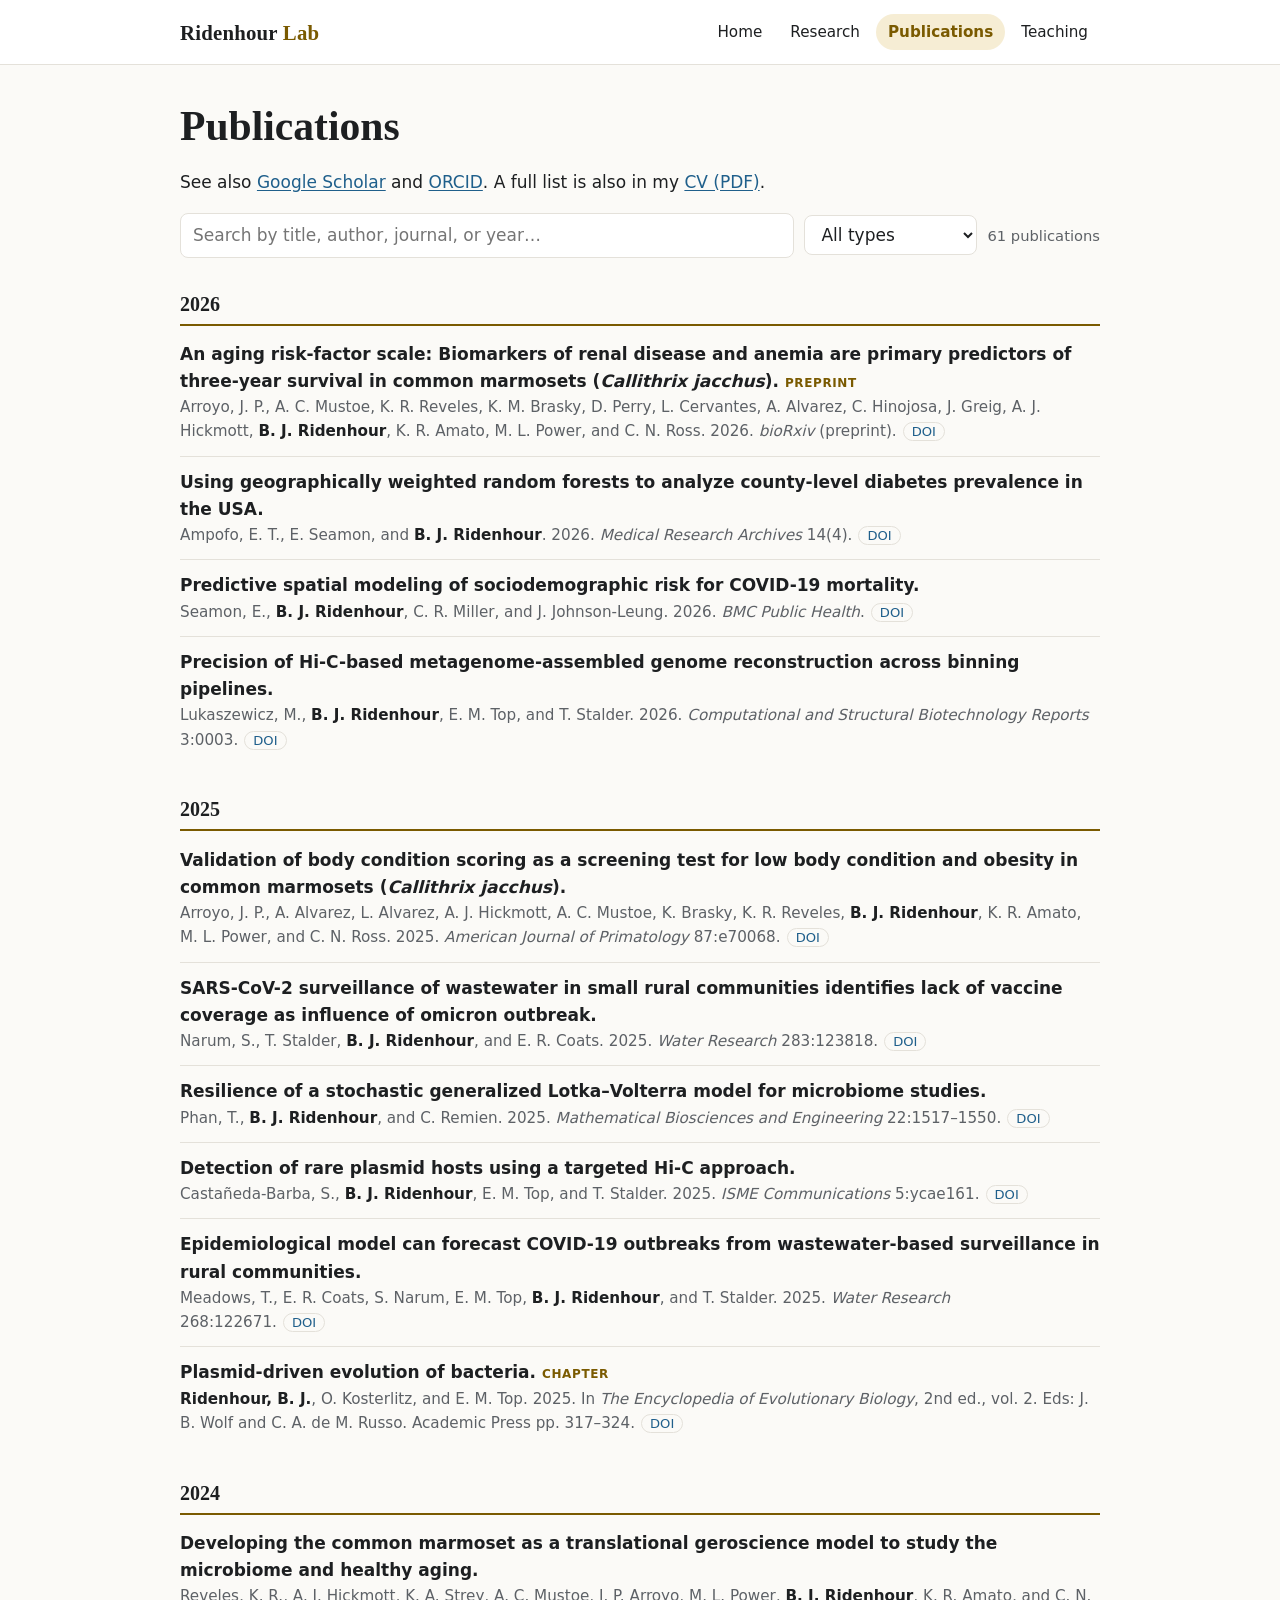
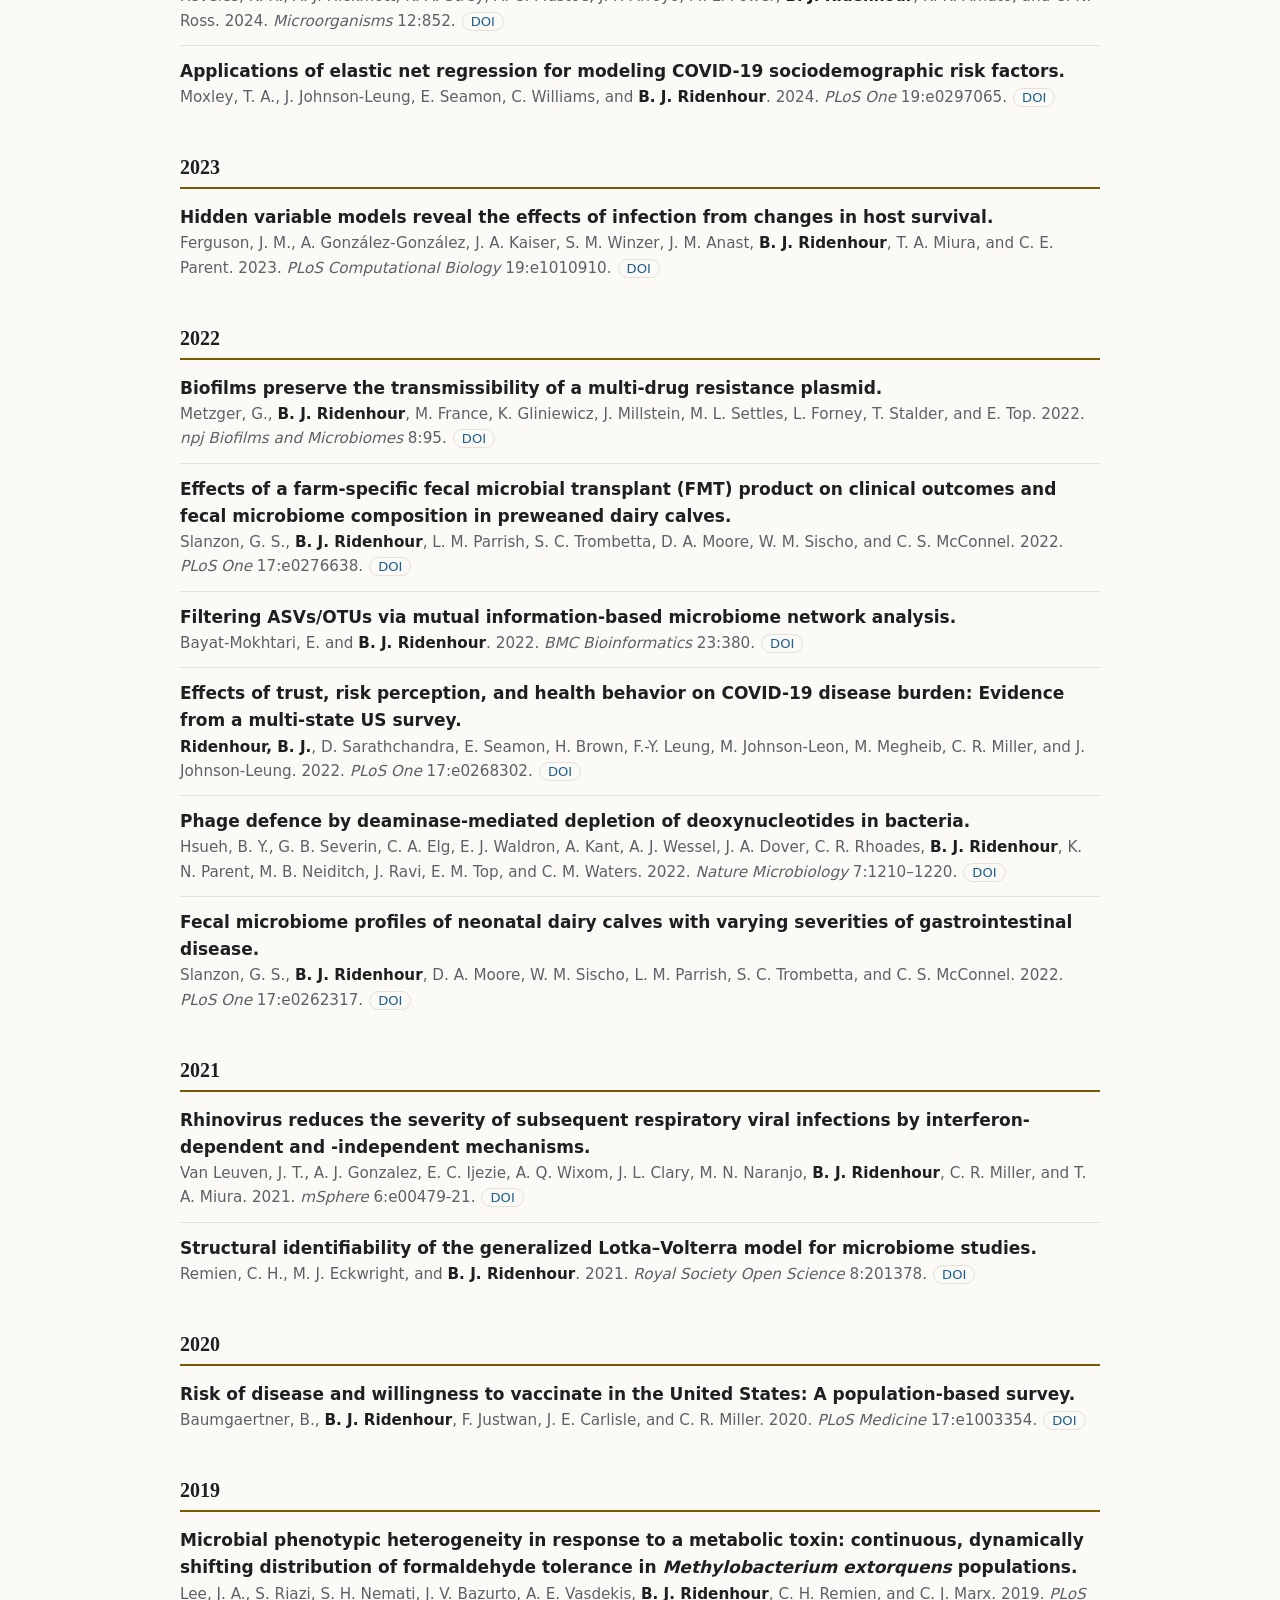
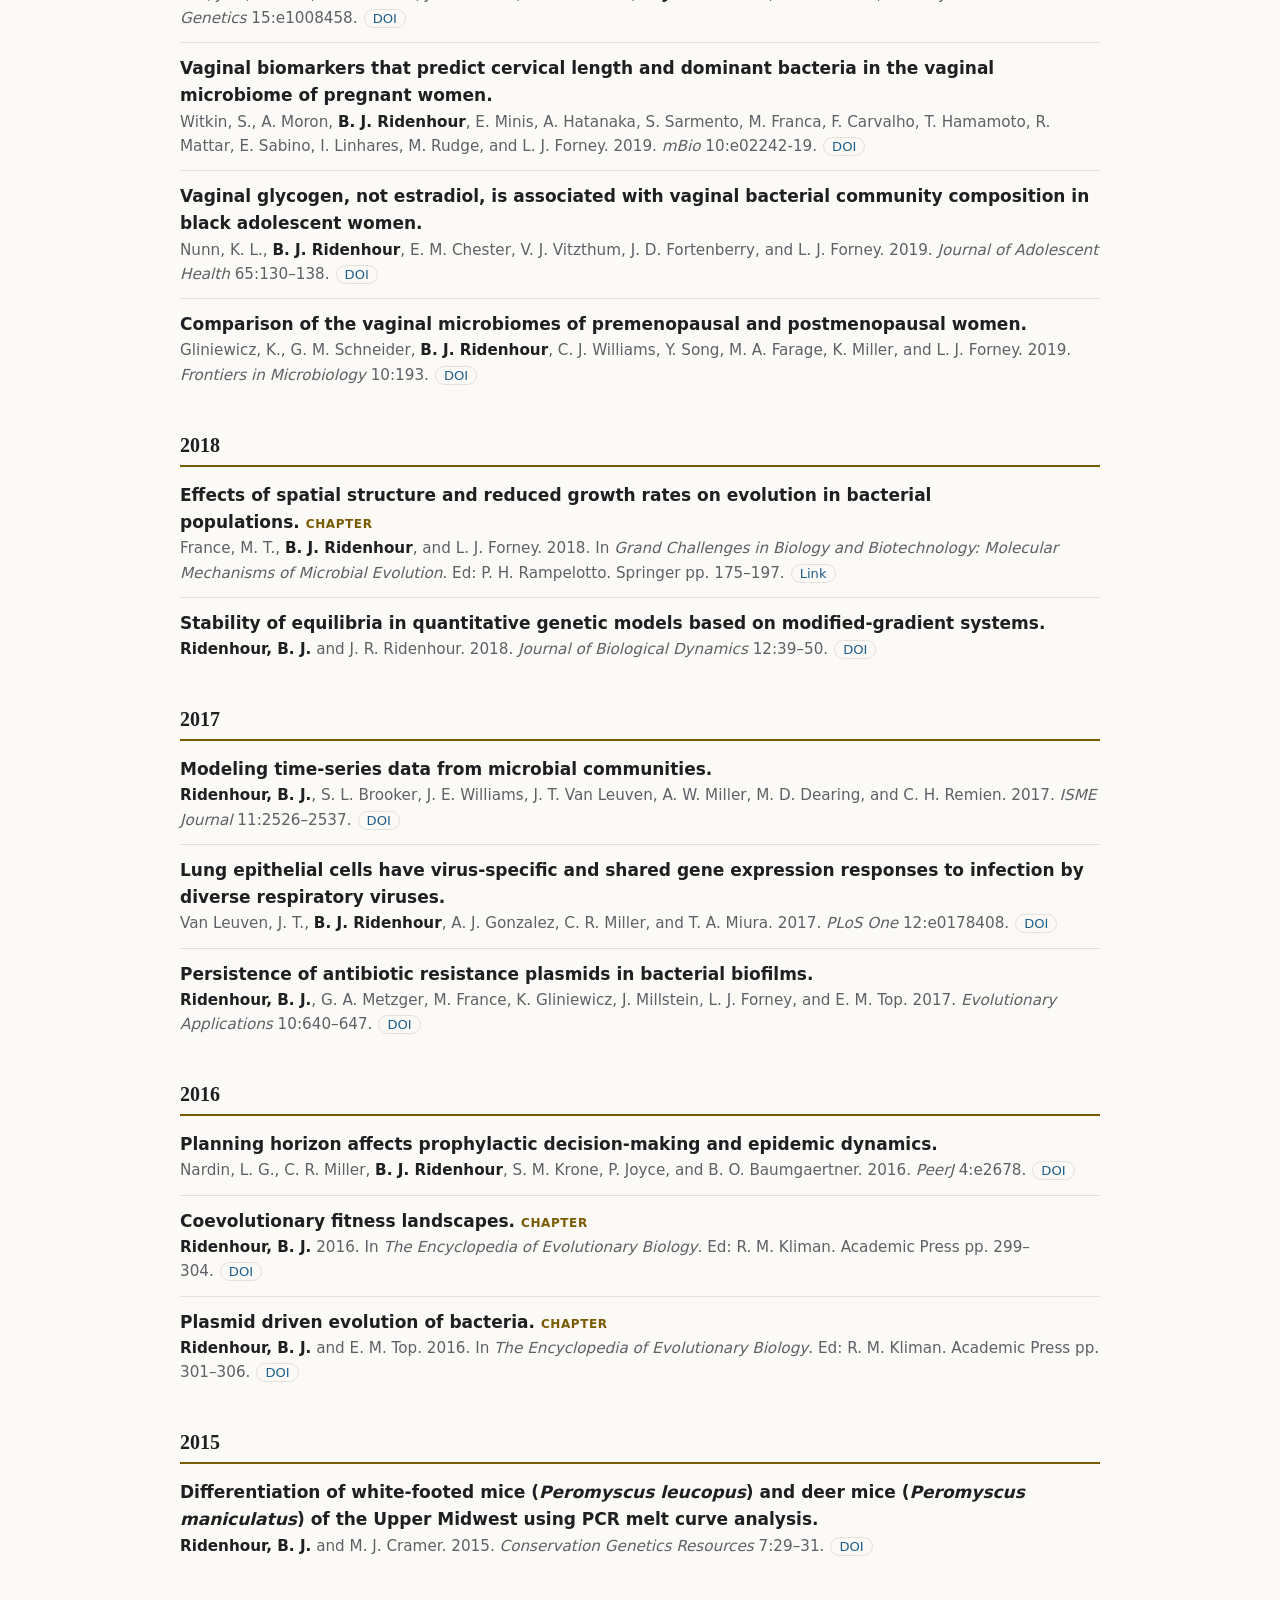
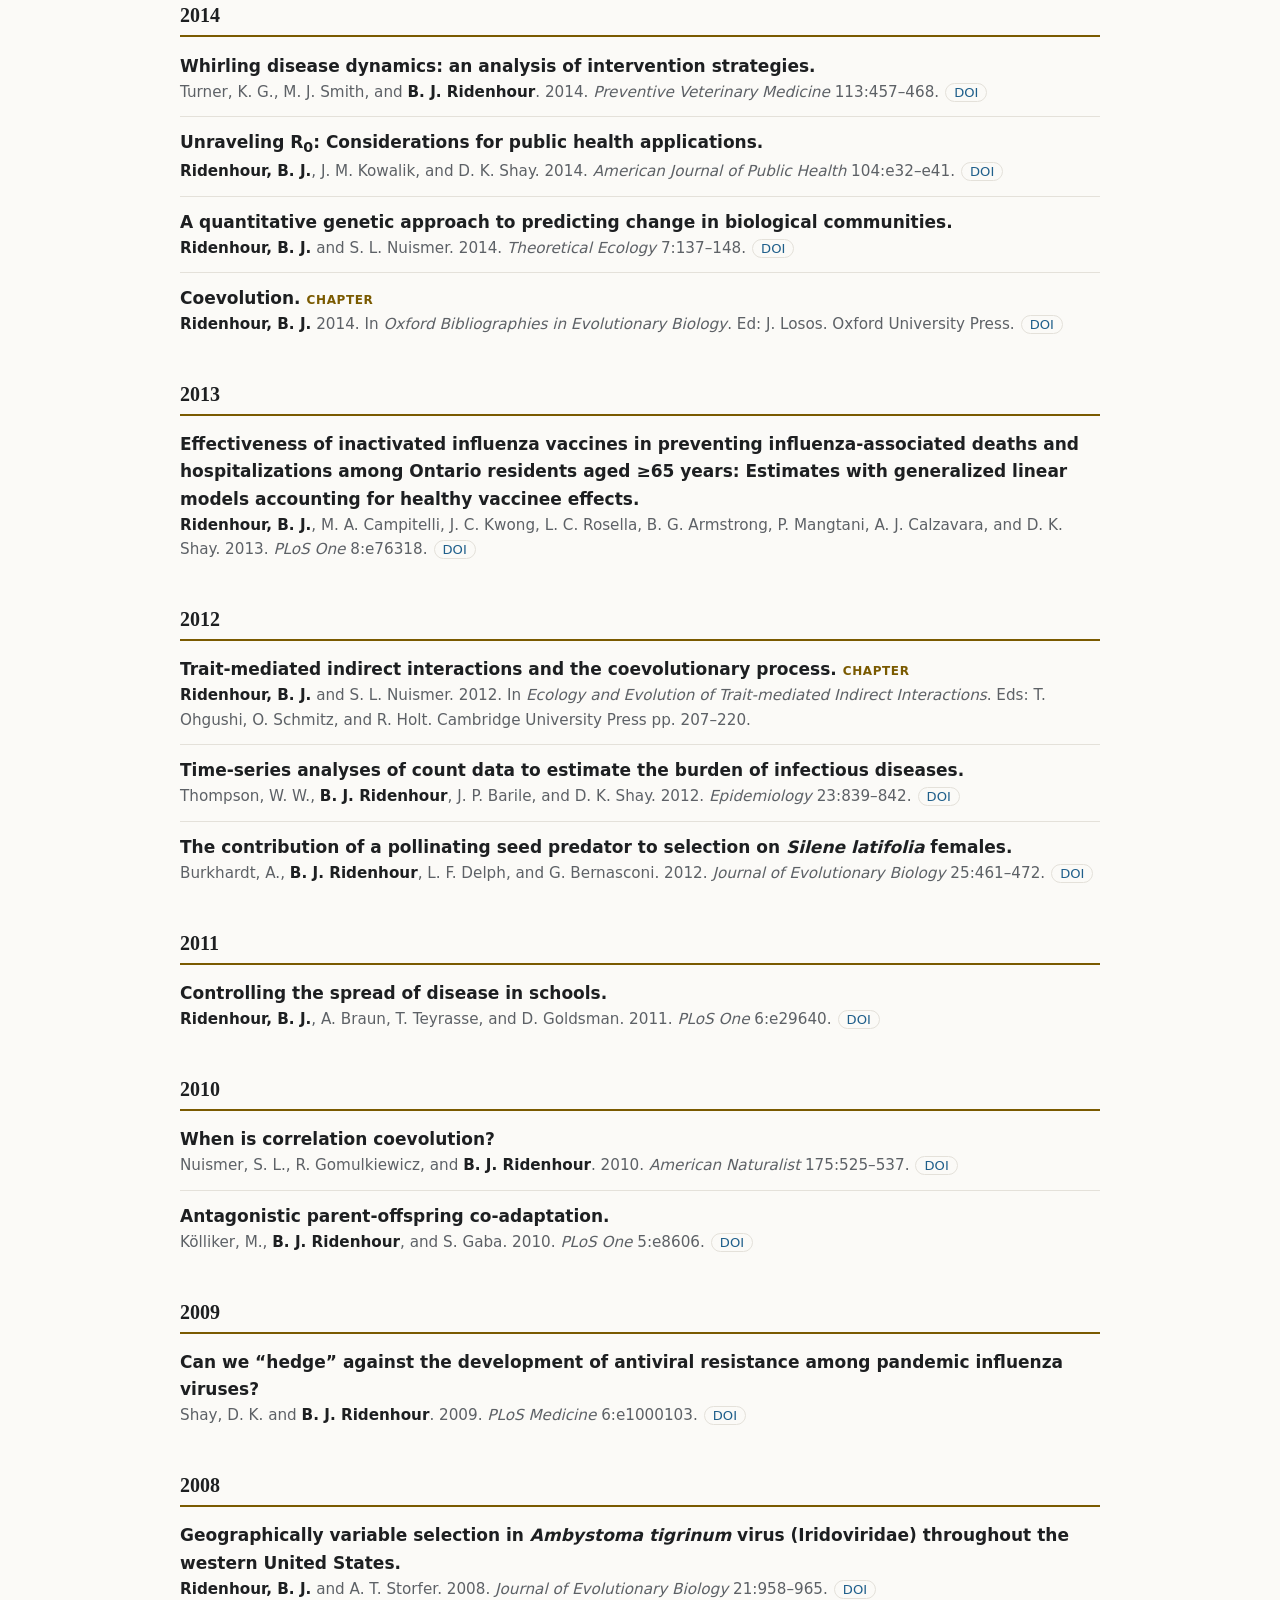
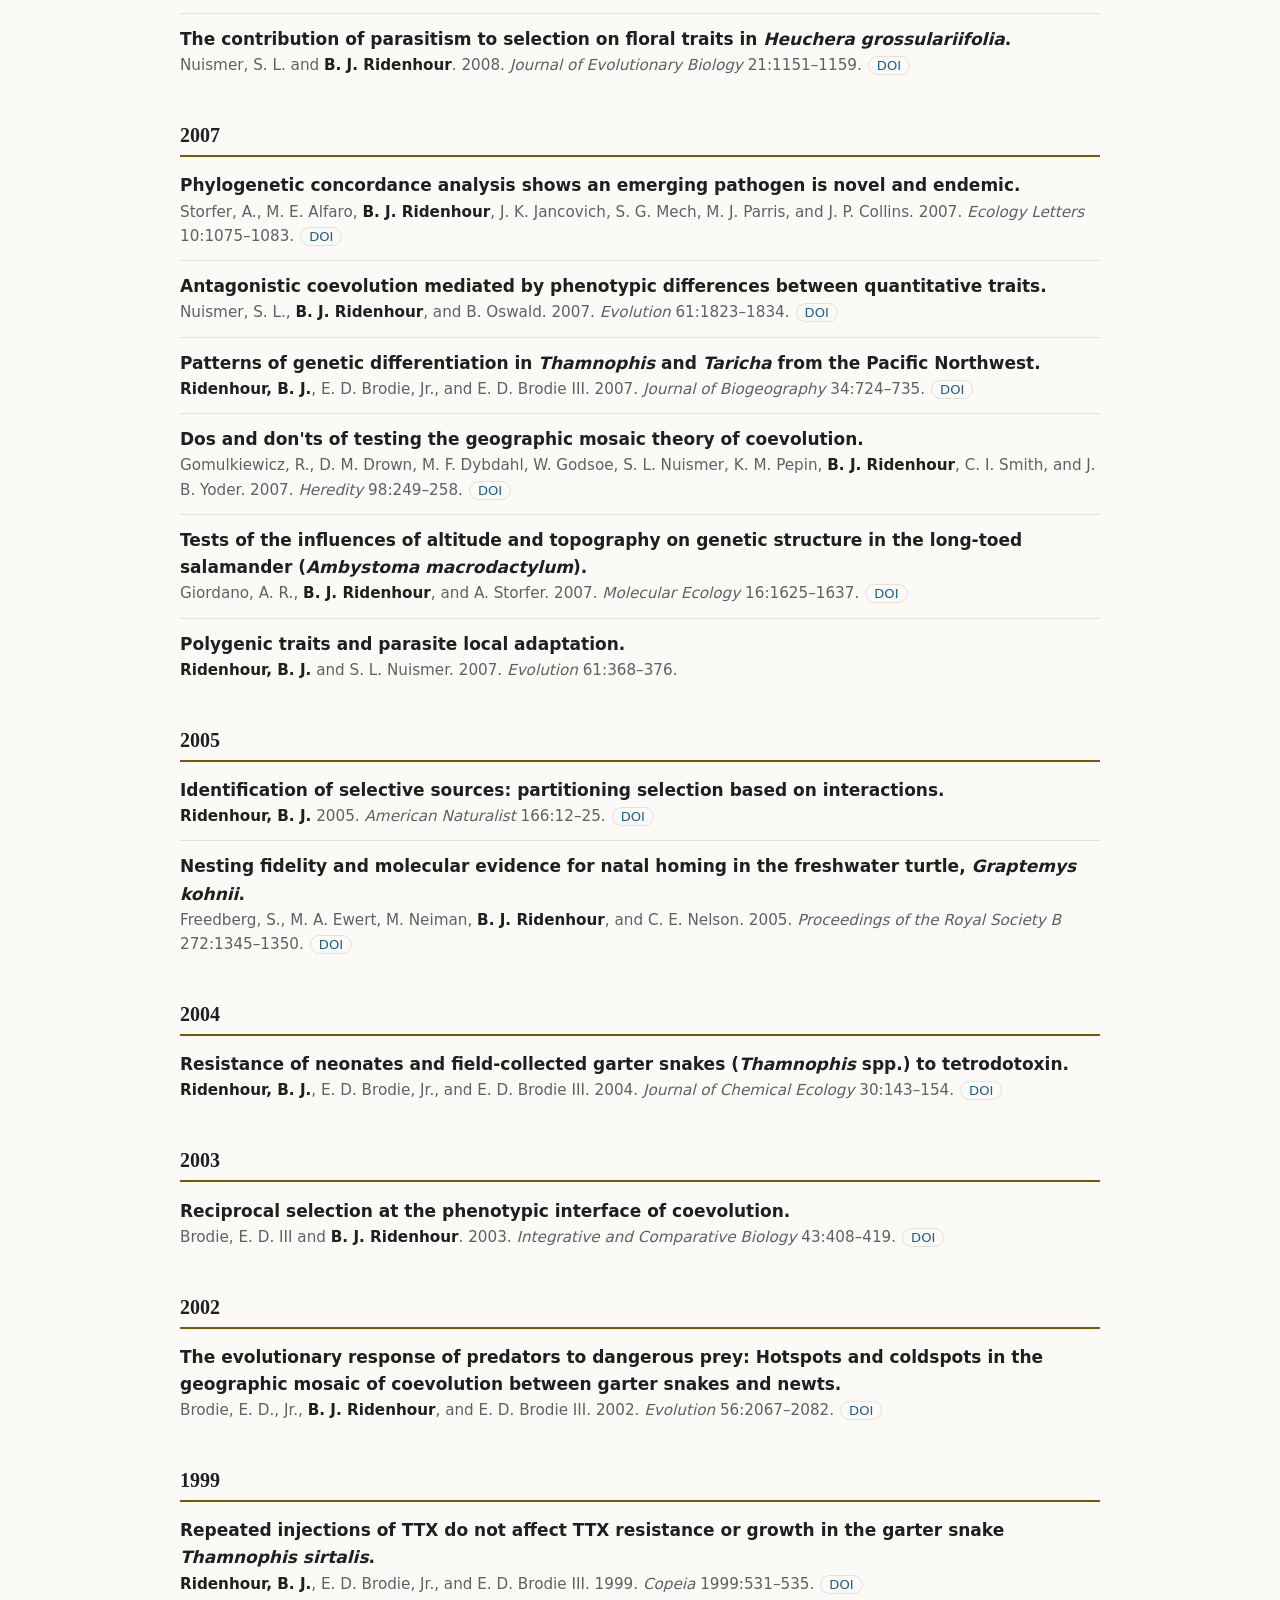
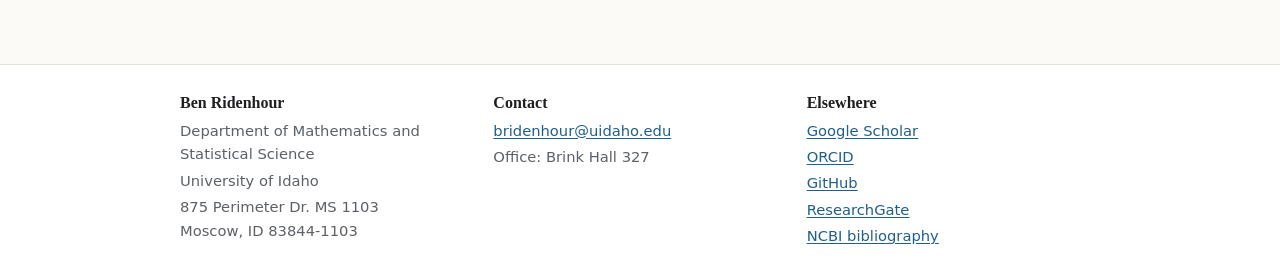
==== commit d1487a78: "Add Altmetric badges" ====
--- a/publications.html
+++ b/publications.html
@@ -46,163 +46,163 @@
 </div>
 <section class="year-group"><h2>2026</h2>
 <ul class="pubs">
-<li class="pub" data-type="preprint" data-year="2026"><div class="title">An aging risk-factor scale: Biomarkers of renal disease and anemia are primary predictors of three-year survival in common marmosets (<i>Callithrix jacchus</i>).<span class="tag">Preprint</span></div><div class="meta"><span class="authors">Arroyo, J. P., A. C. Mustoe, K. R. Reveles, K. M. Brasky, D. Perry, L. Cervantes, A. Alvarez, C. Hinojosa, J. Greig, A. J. Hickmott, <span class="me">B. J. Ridenhour</span>, K. R. Amato, M. L. Power, and C. N. Ross</span>. 2026. <span class="venue">bioRxiv</span> (preprint).<a class="doi" href="https://doi.org/10.64898/2026.08.06.743332">DOI</a></div></li>
-<li class="pub" data-type="article" data-year="2026"><div class="title">Using geographically weighted random forests to analyze county-level diabetes prevalence in the USA.</div><div class="meta"><span class="authors">Ampofo, E. T., E. Seamon, and <span class="me">B. J. Ridenhour</span></span>. 2026. <span class="venue">Medical Research Archives</span> 14(4).<a class="doi" href="https://doi.org/10.18103/mra.v14i4.7305">DOI</a></div></li>
-<li class="pub" data-type="article" data-year="2026"><div class="title">Predictive spatial modeling of sociodemographic risk for COVID-19 mortality.</div><div class="meta"><span class="authors">Seamon, E., <span class="me">B. J. Ridenhour</span>, C. R. Miller, and J. Johnson-Leung</span>. 2026. <span class="venue">BMC Public Health</span>.<a class="doi" href="https://doi.org/10.1186/s12889-026-29313-w">DOI</a></div></li>
-<li class="pub" data-type="article" data-year="2026"><div class="title">Precision of Hi-C-based metagenome-assembled genome reconstruction across binning pipelines.</div><div class="meta"><span class="authors">Lukaszewicz, M., <span class="me">B. J. Ridenhour</span>, E. M. Top, and T. Stalder</span>. 2026. <span class="venue">Computational and Structural Biotechnology Reports</span> 3:0003.<a class="doi" href="https://doi.org/10.34133/csbr.0003">DOI</a></div></li>
+<li class="pub" data-type="preprint" data-year="2026"><div class="title">An aging risk-factor scale: Biomarkers of renal disease and anemia are primary predictors of three-year survival in common marmosets (<i>Callithrix jacchus</i>).<span class="tag">Preprint</span></div><div class="meta"><span class="authors">Arroyo, J. P., A. C. Mustoe, K. R. Reveles, K. M. Brasky, D. Perry, L. Cervantes, A. Alvarez, C. Hinojosa, J. Greig, A. J. Hickmott, <span class="me">B. J. Ridenhour</span>, K. R. Amato, M. L. Power, and C. N. Ross</span>. 2026. <span class="venue">bioRxiv</span> (preprint).<a class="doi" href="https://doi.org/10.64898/2026.08.06.743332">DOI</a><span class="altmetric-embed" data-badge-type="4" data-badge-popover="right" data-hide-no-mentions="true" data-doi="10.64898/2026.08.06.743332"></span></div></li>
+<li class="pub" data-type="article" data-year="2026"><div class="title">Using geographically weighted random forests to analyze county-level diabetes prevalence in the USA.</div><div class="meta"><span class="authors">Ampofo, E. T., E. Seamon, and <span class="me">B. J. Ridenhour</span></span>. 2026. <span class="venue">Medical Research Archives</span> 14(4).<a class="doi" href="https://doi.org/10.18103/mra.v14i4.7305">DOI</a><span class="altmetric-embed" data-badge-type="4" data-badge-popover="right" data-hide-no-mentions="true" data-doi="10.18103/mra.v14i4.7305"></span></div></li>
+<li class="pub" data-type="article" data-year="2026"><div class="title">Predictive spatial modeling of sociodemographic risk for COVID-19 mortality.</div><div class="meta"><span class="authors">Seamon, E., <span class="me">B. J. Ridenhour</span>, C. R. Miller, and J. Johnson-Leung</span>. 2026. <span class="venue">BMC Public Health</span>.<a class="doi" href="https://doi.org/10.1186/s12889-026-29313-w">DOI</a><span class="altmetric-embed" data-badge-type="4" data-badge-popover="right" data-hide-no-mentions="true" data-doi="10.1186/s12889-026-29313-w"></span></div></li>
+<li class="pub" data-type="article" data-year="2026"><div class="title">Precision of Hi-C-based metagenome-assembled genome reconstruction across binning pipelines.</div><div class="meta"><span class="authors">Lukaszewicz, M., <span class="me">B. J. Ridenhour</span>, E. M. Top, and T. Stalder</span>. 2026. <span class="venue">Computational and Structural Biotechnology Reports</span> 3:0003.<a class="doi" href="https://doi.org/10.34133/csbr.0003">DOI</a><span class="altmetric-embed" data-badge-type="4" data-badge-popover="right" data-hide-no-mentions="true" data-doi="10.34133/csbr.0003"></span></div></li>
 </ul>
 </section>
 <section class="year-group"><h2>2025</h2>
 <ul class="pubs">
-<li class="pub" data-type="article" data-year="2025"><div class="title">Validation of body condition scoring as a screening test for low body condition and obesity in common marmosets (<i>Callithrix jacchus</i>).</div><div class="meta"><span class="authors">Arroyo, J. P., A. Alvarez, L. Alvarez, A. J. Hickmott, A. C. Mustoe, K. Brasky, K. R. Reveles, <span class="me">B. J. Ridenhour</span>, K. R. Amato, M. L. Power, and C. N. Ross</span>. 2025. <span class="venue">American Journal of Primatology</span> 87:e70068.<a class="doi" href="https://doi.org/10.1002/ajp.70068">DOI</a></div></li>
-<li class="pub" data-type="article" data-year="2025"><div class="title">SARS-CoV-2 surveillance of wastewater in small rural communities identifies lack of vaccine coverage as influence of omicron outbreak.</div><div class="meta"><span class="authors">Narum, S., T. Stalder, <span class="me">B. J. Ridenhour</span>, and E. R. Coats</span>. 2025. <span class="venue">Water Research</span> 283:123818.<a class="doi" href="https://doi.org/10.1016/j.watres.2025.123818">DOI</a></div></li>
-<li class="pub" data-type="article" data-year="2025"><div class="title">Resilience of a stochastic generalized Lotka–Volterra model for microbiome studies.</div><div class="meta"><span class="authors">Phan, T., <span class="me">B. J. Ridenhour</span>, and C. Remien</span>. 2025. <span class="venue">Mathematical Biosciences and Engineering</span> 22:1517–1550.<a class="doi" href="https://doi.org/10.3934/mbe.2025056">DOI</a></div></li>
-<li class="pub" data-type="article" data-year="2025"><div class="title">Detection of rare plasmid hosts using a targeted Hi-C approach.</div><div class="meta"><span class="authors">Castañeda-Barba, S., <span class="me">B. J. Ridenhour</span>, E. M. Top, and T. Stalder</span>. 2025. <span class="venue">ISME Communications</span> 5:ycae161.<a class="doi" href="https://doi.org/10.1093/ismeco/ycae161">DOI</a></div></li>
-<li class="pub" data-type="article" data-year="2025"><div class="title">Epidemiological model can forecast COVID-19 outbreaks from wastewater-based surveillance in rural communities.</div><div class="meta"><span class="authors">Meadows, T., E. R. Coats, S. Narum, E. M. Top, <span class="me">B. J. Ridenhour</span>, and T. Stalder</span>. 2025. <span class="venue">Water Research</span> 268:122671.<a class="doi" href="https://doi.org/10.1016/j.watres.2024.122671">DOI</a></div></li>
-<li class="pub" data-type="chapter" data-year="2025"><div class="title">Plasmid-driven evolution of bacteria.<span class="tag">Chapter</span></div><div class="meta"><span class="authors"><span class="me">Ridenhour, B. J.</span>, O. Kosterlitz, and E. M. Top</span>. 2025. In <i>The Encyclopedia of Evolutionary Biology</i>, 2nd ed., vol. 2. Eds: J. B. Wolf and C. A. de M. Russo. Academic Press pp. 317–324.<a class="doi" href="https://doi.org/10.1016/B978-0-443-15750-9.00144-0">DOI</a></div></li>
+<li class="pub" data-type="article" data-year="2025"><div class="title">Validation of body condition scoring as a screening test for low body condition and obesity in common marmosets (<i>Callithrix jacchus</i>).</div><div class="meta"><span class="authors">Arroyo, J. P., A. Alvarez, L. Alvarez, A. J. Hickmott, A. C. Mustoe, K. Brasky, K. R. Reveles, <span class="me">B. J. Ridenhour</span>, K. R. Amato, M. L. Power, and C. N. Ross</span>. 2025. <span class="venue">American Journal of Primatology</span> 87:e70068.<a class="doi" href="https://doi.org/10.1002/ajp.70068">DOI</a><span class="altmetric-embed" data-badge-type="4" data-badge-popover="right" data-hide-no-mentions="true" data-doi="10.1002/ajp.70068"></span></div></li>
+<li class="pub" data-type="article" data-year="2025"><div class="title">SARS-CoV-2 surveillance of wastewater in small rural communities identifies lack of vaccine coverage as influence of omicron outbreak.</div><div class="meta"><span class="authors">Narum, S., T. Stalder, <span class="me">B. J. Ridenhour</span>, and E. R. Coats</span>. 2025. <span class="venue">Water Research</span> 283:123818.<a class="doi" href="https://doi.org/10.1016/j.watres.2025.123818">DOI</a><span class="altmetric-embed" data-badge-type="4" data-badge-popover="right" data-hide-no-mentions="true" data-doi="10.1016/j.watres.2025.123818"></span></div></li>
+<li class="pub" data-type="article" data-year="2025"><div class="title">Resilience of a stochastic generalized Lotka–Volterra model for microbiome studies.</div><div class="meta"><span class="authors">Phan, T., <span class="me">B. J. Ridenhour</span>, and C. Remien</span>. 2025. <span class="venue">Mathematical Biosciences and Engineering</span> 22:1517–1550.<a class="doi" href="https://doi.org/10.3934/mbe.2025056">DOI</a><span class="altmetric-embed" data-badge-type="4" data-badge-popover="right" data-hide-no-mentions="true" data-doi="10.3934/mbe.2025056"></span></div></li>
+<li class="pub" data-type="article" data-year="2025"><div class="title">Detection of rare plasmid hosts using a targeted Hi-C approach.</div><div class="meta"><span class="authors">Castañeda-Barba, S., <span class="me">B. J. Ridenhour</span>, E. M. Top, and T. Stalder</span>. 2025. <span class="venue">ISME Communications</span> 5:ycae161.<a class="doi" href="https://doi.org/10.1093/ismeco/ycae161">DOI</a><span class="altmetric-embed" data-badge-type="4" data-badge-popover="right" data-hide-no-mentions="true" data-doi="10.1093/ismeco/ycae161"></span></div></li>
+<li class="pub" data-type="article" data-year="2025"><div class="title">Epidemiological model can forecast COVID-19 outbreaks from wastewater-based surveillance in rural communities.</div><div class="meta"><span class="authors">Meadows, T., E. R. Coats, S. Narum, E. M. Top, <span class="me">B. J. Ridenhour</span>, and T. Stalder</span>. 2025. <span class="venue">Water Research</span> 268:122671.<a class="doi" href="https://doi.org/10.1016/j.watres.2024.122671">DOI</a><span class="altmetric-embed" data-badge-type="4" data-badge-popover="right" data-hide-no-mentions="true" data-doi="10.1016/j.watres.2024.122671"></span></div></li>
+<li class="pub" data-type="chapter" data-year="2025"><div class="title">Plasmid-driven evolution of bacteria.<span class="tag">Chapter</span></div><div class="meta"><span class="authors"><span class="me">Ridenhour, B. J.</span>, O. Kosterlitz, and E. M. Top</span>. 2025. In <i>The Encyclopedia of Evolutionary Biology</i>, 2nd ed., vol. 2. Eds: J. B. Wolf and C. A. de M. Russo. Academic Press pp. 317–324.<a class="doi" href="https://doi.org/10.1016/B978-0-443-15750-9.00144-0">DOI</a><span class="altmetric-embed" data-badge-type="4" data-badge-popover="right" data-hide-no-mentions="true" data-doi="10.1016/B978-0-443-15750-9.00144-0"></span></div></li>
 </ul>
 </section>
 <section class="year-group"><h2>2024</h2>
 <ul class="pubs">
-<li class="pub" data-type="article" data-year="2024"><div class="title">Developing the common marmoset as a translational geroscience model to study the microbiome and healthy aging.</div><div class="meta"><span class="authors">Reveles, K. R., A. J. Hickmott, K. A. Strey, A. C. Mustoe, J. P. Arroyo, M. L. Power, <span class="me">B. J. Ridenhour</span>, K. R. Amato, and C. N. Ross</span>. 2024. <span class="venue">Microorganisms</span> 12:852.<a class="doi" href="https://doi.org/10.3390/microorganisms12050852">DOI</a></div></li>
-<li class="pub" data-type="article" data-year="2024"><div class="title">Applications of elastic net regression for modeling COVID-19 sociodemographic risk factors.</div><div class="meta"><span class="authors">Moxley, T. A., J. Johnson-Leung, E. Seamon, C. Williams, and <span class="me">B. J. Ridenhour</span></span>. 2024. <span class="venue">PLoS One</span> 19:e0297065.<a class="doi" href="https://doi.org/10.1371/journal.pone.0297065">DOI</a></div></li>
+<li class="pub" data-type="article" data-year="2024"><div class="title">Developing the common marmoset as a translational geroscience model to study the microbiome and healthy aging.</div><div class="meta"><span class="authors">Reveles, K. R., A. J. Hickmott, K. A. Strey, A. C. Mustoe, J. P. Arroyo, M. L. Power, <span class="me">B. J. Ridenhour</span>, K. R. Amato, and C. N. Ross</span>. 2024. <span class="venue">Microorganisms</span> 12:852.<a class="doi" href="https://doi.org/10.3390/microorganisms12050852">DOI</a><span class="altmetric-embed" data-badge-type="4" data-badge-popover="right" data-hide-no-mentions="true" data-doi="10.3390/microorganisms12050852"></span></div></li>
+<li class="pub" data-type="article" data-year="2024"><div class="title">Applications of elastic net regression for modeling COVID-19 sociodemographic risk factors.</div><div class="meta"><span class="authors">Moxley, T. A., J. Johnson-Leung, E. Seamon, C. Williams, and <span class="me">B. J. Ridenhour</span></span>. 2024. <span class="venue">PLoS One</span> 19:e0297065.<a class="doi" href="https://doi.org/10.1371/journal.pone.0297065">DOI</a><span class="altmetric-embed" data-badge-type="4" data-badge-popover="right" data-hide-no-mentions="true" data-doi="10.1371/journal.pone.0297065"></span></div></li>
 </ul>
 </section>
 <section class="year-group"><h2>2023</h2>
 <ul class="pubs">
-<li class="pub" data-type="article" data-year="2023"><div class="title">Hidden variable models reveal the effects of infection from changes in host survival.</div><div class="meta"><span class="authors">Ferguson, J. M., A. González-González, J. A. Kaiser, S. M. Winzer, J. M. Anast, <span class="me">B. J. Ridenhour</span>, T. A. Miura, and C. E. Parent</span>. 2023. <span class="venue">PLoS Computational Biology</span> 19:e1010910.<a class="doi" href="https://doi.org/10.1371/journal.pcbi.1010910">DOI</a></div></li>
+<li class="pub" data-type="article" data-year="2023"><div class="title">Hidden variable models reveal the effects of infection from changes in host survival.</div><div class="meta"><span class="authors">Ferguson, J. M., A. González-González, J. A. Kaiser, S. M. Winzer, J. M. Anast, <span class="me">B. J. Ridenhour</span>, T. A. Miura, and C. E. Parent</span>. 2023. <span class="venue">PLoS Computational Biology</span> 19:e1010910.<a class="doi" href="https://doi.org/10.1371/journal.pcbi.1010910">DOI</a><span class="altmetric-embed" data-badge-type="4" data-badge-popover="right" data-hide-no-mentions="true" data-doi="10.1371/journal.pcbi.1010910"></span></div></li>
 </ul>
 </section>
 <section class="year-group"><h2>2022</h2>
 <ul class="pubs">
-<li class="pub" data-type="article" data-year="2022"><div class="title">Biofilms preserve the transmissibility of a multi-drug resistance plasmid.</div><div class="meta"><span class="authors">Metzger, G., <span class="me">B. J. Ridenhour</span>, M. France, K. Gliniewicz, J. Millstein, M. L. Settles, L. Forney, T. Stalder, and E. Top</span>. 2022. <span class="venue">npj Biofilms and Microbiomes</span> 8:95.<a class="doi" href="https://doi.org/10.1038/s41522-022-00357-1">DOI</a></div></li>
-<li class="pub" data-type="article" data-year="2022"><div class="title">Effects of a farm-specific fecal microbial transplant (FMT) product on clinical outcomes and fecal microbiome composition in preweaned dairy calves.</div><div class="meta"><span class="authors">Slanzon, G. S., <span class="me">B. J. Ridenhour</span>, L. M. Parrish, S. C. Trombetta, D. A. Moore, W. M. Sischo, and C. S. McConnel</span>. 2022. <span class="venue">PLoS One</span> 17:e0276638.<a class="doi" href="https://doi.org/10.1371/journal.pone.0276638">DOI</a></div></li>
-<li class="pub" data-type="article" data-year="2022"><div class="title">Filtering ASVs/OTUs via mutual information-based microbiome network analysis.</div><div class="meta"><span class="authors">Bayat-Mokhtari, E. and <span class="me">B. J. Ridenhour</span></span>. 2022. <span class="venue">BMC Bioinformatics</span> 23:380.<a class="doi" href="https://doi.org/10.1186/s12859-022-04919-0">DOI</a></div></li>
-<li class="pub" data-type="article" data-year="2022"><div class="title">Effects of trust, risk perception, and health behavior on COVID-19 disease burden: Evidence from a multi-state US survey.</div><div class="meta"><span class="authors"><span class="me">Ridenhour, B. J.</span>, D. Sarathchandra, E. Seamon, H. Brown, F.-Y. Leung, M. Johnson-Leon, M. Megheib, C. R. Miller, and J. Johnson-Leung</span>. 2022. <span class="venue">PLoS One</span> 17:e0268302.<a class="doi" href="https://doi.org/10.1371/journal.pone.0268302">DOI</a></div></li>
-<li class="pub" data-type="article" data-year="2022"><div class="title">Phage defence by deaminase-mediated depletion of deoxynucleotides in bacteria.</div><div class="meta"><span class="authors">Hsueh, B. Y., G. B. Severin, C. A. Elg, E. J. Waldron, A. Kant, A. J. Wessel, J. A. Dover, C. R. Rhoades, <span class="me">B. J. Ridenhour</span>, K. N. Parent, M. B. Neiditch, J. Ravi, E. M. Top, and C. M. Waters</span>. 2022. <span class="venue">Nature Microbiology</span> 7:1210–1220.<a class="doi" href="https://doi.org/10.1038/s41564-022-01162-4">DOI</a></div></li>
-<li class="pub" data-type="article" data-year="2022"><div class="title">Fecal microbiome profiles of neonatal dairy calves with varying severities of gastrointestinal disease.</div><div class="meta"><span class="authors">Slanzon, G. S., <span class="me">B. J. Ridenhour</span>, D. A. Moore, W. M. Sischo, L. M. Parrish, S. C. Trombetta, and C. S. McConnel</span>. 2022. <span class="venue">PLoS One</span> 17:e0262317.<a class="doi" href="https://doi.org/10.1371/journal.pone.0262317">DOI</a></div></li>
+<li class="pub" data-type="article" data-year="2022"><div class="title">Biofilms preserve the transmissibility of a multi-drug resistance plasmid.</div><div class="meta"><span class="authors">Metzger, G., <span class="me">B. J. Ridenhour</span>, M. France, K. Gliniewicz, J. Millstein, M. L. Settles, L. Forney, T. Stalder, and E. Top</span>. 2022. <span class="venue">npj Biofilms and Microbiomes</span> 8:95.<a class="doi" href="https://doi.org/10.1038/s41522-022-00357-1">DOI</a><span class="altmetric-embed" data-badge-type="4" data-badge-popover="right" data-hide-no-mentions="true" data-doi="10.1038/s41522-022-00357-1"></span></div></li>
+<li class="pub" data-type="article" data-year="2022"><div class="title">Effects of a farm-specific fecal microbial transplant (FMT) product on clinical outcomes and fecal microbiome composition in preweaned dairy calves.</div><div class="meta"><span class="authors">Slanzon, G. S., <span class="me">B. J. Ridenhour</span>, L. M. Parrish, S. C. Trombetta, D. A. Moore, W. M. Sischo, and C. S. McConnel</span>. 2022. <span class="venue">PLoS One</span> 17:e0276638.<a class="doi" href="https://doi.org/10.1371/journal.pone.0276638">DOI</a><span class="altmetric-embed" data-badge-type="4" data-badge-popover="right" data-hide-no-mentions="true" data-doi="10.1371/journal.pone.0276638"></span></div></li>
+<li class="pub" data-type="article" data-year="2022"><div class="title">Filtering ASVs/OTUs via mutual information-based microbiome network analysis.</div><div class="meta"><span class="authors">Bayat-Mokhtari, E. and <span class="me">B. J. Ridenhour</span></span>. 2022. <span class="venue">BMC Bioinformatics</span> 23:380.<a class="doi" href="https://doi.org/10.1186/s12859-022-04919-0">DOI</a><span class="altmetric-embed" data-badge-type="4" data-badge-popover="right" data-hide-no-mentions="true" data-doi="10.1186/s12859-022-04919-0"></span></div></li>
+<li class="pub" data-type="article" data-year="2022"><div class="title">Effects of trust, risk perception, and health behavior on COVID-19 disease burden: Evidence from a multi-state US survey.</div><div class="meta"><span class="authors"><span class="me">Ridenhour, B. J.</span>, D. Sarathchandra, E. Seamon, H. Brown, F.-Y. Leung, M. Johnson-Leon, M. Megheib, C. R. Miller, and J. Johnson-Leung</span>. 2022. <span class="venue">PLoS One</span> 17:e0268302.<a class="doi" href="https://doi.org/10.1371/journal.pone.0268302">DOI</a><span class="altmetric-embed" data-badge-type="4" data-badge-popover="right" data-hide-no-mentions="true" data-doi="10.1371/journal.pone.0268302"></span></div></li>
+<li class="pub" data-type="article" data-year="2022"><div class="title">Phage defence by deaminase-mediated depletion of deoxynucleotides in bacteria.</div><div class="meta"><span class="authors">Hsueh, B. Y., G. B. Severin, C. A. Elg, E. J. Waldron, A. Kant, A. J. Wessel, J. A. Dover, C. R. Rhoades, <span class="me">B. J. Ridenhour</span>, K. N. Parent, M. B. Neiditch, J. Ravi, E. M. Top, and C. M. Waters</span>. 2022. <span class="venue">Nature Microbiology</span> 7:1210–1220.<a class="doi" href="https://doi.org/10.1038/s41564-022-01162-4">DOI</a><span class="altmetric-embed" data-badge-type="4" data-badge-popover="right" data-hide-no-mentions="true" data-doi="10.1038/s41564-022-01162-4"></span></div></li>
+<li class="pub" data-type="article" data-year="2022"><div class="title">Fecal microbiome profiles of neonatal dairy calves with varying severities of gastrointestinal disease.</div><div class="meta"><span class="authors">Slanzon, G. S., <span class="me">B. J. Ridenhour</span>, D. A. Moore, W. M. Sischo, L. M. Parrish, S. C. Trombetta, and C. S. McConnel</span>. 2022. <span class="venue">PLoS One</span> 17:e0262317.<a class="doi" href="https://doi.org/10.1371/journal.pone.0262317">DOI</a><span class="altmetric-embed" data-badge-type="4" data-badge-popover="right" data-hide-no-mentions="true" data-doi="10.1371/journal.pone.0262317"></span></div></li>
 </ul>
 </section>
 <section class="year-group"><h2>2021</h2>
 <ul class="pubs">
-<li class="pub" data-type="article" data-year="2021"><div class="title">Rhinovirus reduces the severity of subsequent respiratory viral infections by interferon-dependent and -independent mechanisms.</div><div class="meta"><span class="authors">Van Leuven, J. T., A. J. Gonzalez, E. C. Ijezie, A. Q. Wixom, J. L. Clary, M. N. Naranjo, <span class="me">B. J. Ridenhour</span>, C. R. Miller, and T. A. Miura</span>. 2021. <span class="venue">mSphere</span> 6:e00479-21.<a class="doi" href="https://doi.org/10.1128/mSphere.00479-21">DOI</a></div></li>
-<li class="pub" data-type="article" data-year="2021"><div class="title">Structural identifiability of the generalized Lotka–Volterra model for microbiome studies.</div><div class="meta"><span class="authors">Remien, C. H., M. J. Eckwright, and <span class="me">B. J. Ridenhour</span></span>. 2021. <span class="venue">Royal Society Open Science</span> 8:201378.<a class="doi" href="https://doi.org/10.1098/rsos.201378">DOI</a></div></li>
+<li class="pub" data-type="article" data-year="2021"><div class="title">Rhinovirus reduces the severity of subsequent respiratory viral infections by interferon-dependent and -independent mechanisms.</div><div class="meta"><span class="authors">Van Leuven, J. T., A. J. Gonzalez, E. C. Ijezie, A. Q. Wixom, J. L. Clary, M. N. Naranjo, <span class="me">B. J. Ridenhour</span>, C. R. Miller, and T. A. Miura</span>. 2021. <span class="venue">mSphere</span> 6:e00479-21.<a class="doi" href="https://doi.org/10.1128/mSphere.00479-21">DOI</a><span class="altmetric-embed" data-badge-type="4" data-badge-popover="right" data-hide-no-mentions="true" data-doi="10.1128/mSphere.00479-21"></span></div></li>
+<li class="pub" data-type="article" data-year="2021"><div class="title">Structural identifiability of the generalized Lotka–Volterra model for microbiome studies.</div><div class="meta"><span class="authors">Remien, C. H., M. J. Eckwright, and <span class="me">B. J. Ridenhour</span></span>. 2021. <span class="venue">Royal Society Open Science</span> 8:201378.<a class="doi" href="https://doi.org/10.1098/rsos.201378">DOI</a><span class="altmetric-embed" data-badge-type="4" data-badge-popover="right" data-hide-no-mentions="true" data-doi="10.1098/rsos.201378"></span></div></li>
 </ul>
 </section>
 <section class="year-group"><h2>2020</h2>
 <ul class="pubs">
-<li class="pub" data-type="article" data-year="2020"><div class="title">Risk of disease and willingness to vaccinate in the United States: A population-based survey.</div><div class="meta"><span class="authors">Baumgaertner, B., <span class="me">B. J. Ridenhour</span>, F. Justwan, J. E. Carlisle, and C. R. Miller</span>. 2020. <span class="venue">PLoS Medicine</span> 17:e1003354.<a class="doi" href="https://doi.org/10.1371/journal.pmed.1003354">DOI</a></div></li>
+<li class="pub" data-type="article" data-year="2020"><div class="title">Risk of disease and willingness to vaccinate in the United States: A population-based survey.</div><div class="meta"><span class="authors">Baumgaertner, B., <span class="me">B. J. Ridenhour</span>, F. Justwan, J. E. Carlisle, and C. R. Miller</span>. 2020. <span class="venue">PLoS Medicine</span> 17:e1003354.<a class="doi" href="https://doi.org/10.1371/journal.pmed.1003354">DOI</a><span class="altmetric-embed" data-badge-type="4" data-badge-popover="right" data-hide-no-mentions="true" data-doi="10.1371/journal.pmed.1003354"></span></div></li>
 </ul>
 </section>
 <section class="year-group"><h2>2019</h2>
 <ul class="pubs">
-<li class="pub" data-type="article" data-year="2019"><div class="title">Microbial phenotypic heterogeneity in response to a metabolic toxin: continuous, dynamically shifting distribution of formaldehyde tolerance in <i>Methylobacterium extorquens</i> populations.</div><div class="meta"><span class="authors">Lee, J. A., S. Riazi, S. H. Nemati, J. V. Bazurto, A. E. Vasdekis, <span class="me">B. J. Ridenhour</span>, C. H. Remien, and C. J. Marx</span>. 2019. <span class="venue">PLoS Genetics</span> 15:e1008458.<a class="doi" href="https://doi.org/10.1371/journal.pgen.1008458">DOI</a></div></li>
-<li class="pub" data-type="article" data-year="2019"><div class="title">Vaginal biomarkers that predict cervical length and dominant bacteria in the vaginal microbiome of pregnant women.</div><div class="meta"><span class="authors">Witkin, S., A. Moron, <span class="me">B. J. Ridenhour</span>, E. Minis, A. Hatanaka, S. Sarmento, M. Franca, F. Carvalho, T. Hamamoto, R. Mattar, E. Sabino, I. Linhares, M. Rudge, and L. J. Forney</span>. 2019. <span class="venue">mBio</span> 10:e02242-19.<a class="doi" href="https://doi.org/10.1128/mBio.02242-19">DOI</a></div></li>
-<li class="pub" data-type="article" data-year="2019"><div class="title">Vaginal glycogen, not estradiol, is associated with vaginal bacterial community composition in black adolescent women.</div><div class="meta"><span class="authors">Nunn, K. L., <span class="me">B. J. Ridenhour</span>, E. M. Chester, V. J. Vitzthum, J. D. Fortenberry, and L. J. Forney</span>. 2019. <span class="venue">Journal of Adolescent Health</span> 65:130–138.<a class="doi" href="https://doi.org/10.1016/j.jadohealth.2019.01.010">DOI</a></div></li>
-<li class="pub" data-type="article" data-year="2019"><div class="title">Comparison of the vaginal microbiomes of premenopausal and postmenopausal women.</div><div class="meta"><span class="authors">Gliniewicz, K., G. M. Schneider, <span class="me">B. J. Ridenhour</span>, C. J. Williams, Y. Song, M. A. Farage, K. Miller, and L. J. Forney</span>. 2019. <span class="venue">Frontiers in Microbiology</span> 10:193.<a class="doi" href="https://doi.org/10.3389/fmicb.2019.00193">DOI</a></div></li>
+<li class="pub" data-type="article" data-year="2019"><div class="title">Microbial phenotypic heterogeneity in response to a metabolic toxin: continuous, dynamically shifting distribution of formaldehyde tolerance in <i>Methylobacterium extorquens</i> populations.</div><div class="meta"><span class="authors">Lee, J. A., S. Riazi, S. H. Nemati, J. V. Bazurto, A. E. Vasdekis, <span class="me">B. J. Ridenhour</span>, C. H. Remien, and C. J. Marx</span>. 2019. <span class="venue">PLoS Genetics</span> 15:e1008458.<a class="doi" href="https://doi.org/10.1371/journal.pgen.1008458">DOI</a><span class="altmetric-embed" data-badge-type="4" data-badge-popover="right" data-hide-no-mentions="true" data-doi="10.1371/journal.pgen.1008458"></span></div></li>
+<li class="pub" data-type="article" data-year="2019"><div class="title">Vaginal biomarkers that predict cervical length and dominant bacteria in the vaginal microbiome of pregnant women.</div><div class="meta"><span class="authors">Witkin, S., A. Moron, <span class="me">B. J. Ridenhour</span>, E. Minis, A. Hatanaka, S. Sarmento, M. Franca, F. Carvalho, T. Hamamoto, R. Mattar, E. Sabino, I. Linhares, M. Rudge, and L. J. Forney</span>. 2019. <span class="venue">mBio</span> 10:e02242-19.<a class="doi" href="https://doi.org/10.1128/mBio.02242-19">DOI</a><span class="altmetric-embed" data-badge-type="4" data-badge-popover="right" data-hide-no-mentions="true" data-doi="10.1128/mBio.02242-19"></span></div></li>
+<li class="pub" data-type="article" data-year="2019"><div class="title">Vaginal glycogen, not estradiol, is associated with vaginal bacterial community composition in black adolescent women.</div><div class="meta"><span class="authors">Nunn, K. L., <span class="me">B. J. Ridenhour</span>, E. M. Chester, V. J. Vitzthum, J. D. Fortenberry, and L. J. Forney</span>. 2019. <span class="venue">Journal of Adolescent Health</span> 65:130–138.<a class="doi" href="https://doi.org/10.1016/j.jadohealth.2019.01.010">DOI</a><span class="altmetric-embed" data-badge-type="4" data-badge-popover="right" data-hide-no-mentions="true" data-doi="10.1016/j.jadohealth.2019.01.010"></span></div></li>
+<li class="pub" data-type="article" data-year="2019"><div class="title">Comparison of the vaginal microbiomes of premenopausal and postmenopausal women.</div><div class="meta"><span class="authors">Gliniewicz, K., G. M. Schneider, <span class="me">B. J. Ridenhour</span>, C. J. Williams, Y. Song, M. A. Farage, K. Miller, and L. J. Forney</span>. 2019. <span class="venue">Frontiers in Microbiology</span> 10:193.<a class="doi" href="https://doi.org/10.3389/fmicb.2019.00193">DOI</a><span class="altmetric-embed" data-badge-type="4" data-badge-popover="right" data-hide-no-mentions="true" data-doi="10.3389/fmicb.2019.00193"></span></div></li>
 </ul>
 </section>
 <section class="year-group"><h2>2018</h2>
 <ul class="pubs">
 <li class="pub" data-type="chapter" data-year="2018"><div class="title">Effects of spatial structure and reduced growth rates on evolution in bacterial populations.<span class="tag">Chapter</span></div><div class="meta"><span class="authors">France, M. T., <span class="me">B. J. Ridenhour</span>, and L. J. Forney</span>. 2018. In <i>Grand Challenges in Biology and Biotechnology: Molecular Mechanisms of Microbial Evolution</i>. Ed: P. H. Rampelotto. Springer pp. 175–197.<a class="doi" href="https://www.springer.com/us/book/9783319690773">Link</a></div></li>
-<li class="pub" data-type="article" data-year="2018"><div class="title">Stability of equilibria in quantitative genetic models based on modified-gradient systems.</div><div class="meta"><span class="authors"><span class="me">Ridenhour, B. J.</span> and J. R. Ridenhour</span>. 2018. <span class="venue">Journal of Biological Dynamics</span> 12:39–50.<a class="doi" href="https://doi.org/10.1080/17513758.2017.1400598">DOI</a></div></li>
+<li class="pub" data-type="article" data-year="2018"><div class="title">Stability of equilibria in quantitative genetic models based on modified-gradient systems.</div><div class="meta"><span class="authors"><span class="me">Ridenhour, B. J.</span> and J. R. Ridenhour</span>. 2018. <span class="venue">Journal of Biological Dynamics</span> 12:39–50.<a class="doi" href="https://doi.org/10.1080/17513758.2017.1400598">DOI</a><span class="altmetric-embed" data-badge-type="4" data-badge-popover="right" data-hide-no-mentions="true" data-doi="10.1080/17513758.2017.1400598"></span></div></li>
 </ul>
 </section>
 <section class="year-group"><h2>2017</h2>
 <ul class="pubs">
-<li class="pub" data-type="article" data-year="2017"><div class="title">Modeling time-series data from microbial communities.</div><div class="meta"><span class="authors"><span class="me">Ridenhour, B. J.</span>, S. L. Brooker, J. E. Williams, J. T. Van Leuven, A. W. Miller, M. D. Dearing, and C. H. Remien</span>. 2017. <span class="venue">ISME Journal</span> 11:2526–2537.<a class="doi" href="https://doi.org/10.1038/ismej.2017.107">DOI</a></div></li>
-<li class="pub" data-type="article" data-year="2017"><div class="title">Lung epithelial cells have virus-specific and shared gene expression responses to infection by diverse respiratory viruses.</div><div class="meta"><span class="authors">Van Leuven, J. T., <span class="me">B. J. Ridenhour</span>, A. J. Gonzalez, C. R. Miller, and T. A. Miura</span>. 2017. <span class="venue">PLoS One</span> 12:e0178408.<a class="doi" href="https://doi.org/10.1371/journal.pone.0178408">DOI</a></div></li>
-<li class="pub" data-type="article" data-year="2017"><div class="title">Persistence of antibiotic resistance plasmids in bacterial biofilms.</div><div class="meta"><span class="authors"><span class="me">Ridenhour, B. J.</span>, G. A. Metzger, M. France, K. Gliniewicz, J. Millstein, L. J. Forney, and E. M. Top</span>. 2017. <span class="venue">Evolutionary Applications</span> 10:640–647.<a class="doi" href="https://doi.org/10.1111/eva.12480">DOI</a></div></li>
+<li class="pub" data-type="article" data-year="2017"><div class="title">Modeling time-series data from microbial communities.</div><div class="meta"><span class="authors"><span class="me">Ridenhour, B. J.</span>, S. L. Brooker, J. E. Williams, J. T. Van Leuven, A. W. Miller, M. D. Dearing, and C. H. Remien</span>. 2017. <span class="venue">ISME Journal</span> 11:2526–2537.<a class="doi" href="https://doi.org/10.1038/ismej.2017.107">DOI</a><span class="altmetric-embed" data-badge-type="4" data-badge-popover="right" data-hide-no-mentions="true" data-doi="10.1038/ismej.2017.107"></span><span class="altmetric-embed" data-badge-type="4" data-badge-popover="right" data-hide-no-mentions="true" data-doi="10.1101/071449"></span></div></li>
+<li class="pub" data-type="article" data-year="2017"><div class="title">Lung epithelial cells have virus-specific and shared gene expression responses to infection by diverse respiratory viruses.</div><div class="meta"><span class="authors">Van Leuven, J. T., <span class="me">B. J. Ridenhour</span>, A. J. Gonzalez, C. R. Miller, and T. A. Miura</span>. 2017. <span class="venue">PLoS One</span> 12:e0178408.<a class="doi" href="https://doi.org/10.1371/journal.pone.0178408">DOI</a><span class="altmetric-embed" data-badge-type="4" data-badge-popover="right" data-hide-no-mentions="true" data-doi="10.1371/journal.pone.0178408"></span><span class="altmetric-embed" data-badge-type="4" data-badge-popover="right" data-hide-no-mentions="true" data-doi="10.1101/090936"></span></div></li>
+<li class="pub" data-type="article" data-year="2017"><div class="title">Persistence of antibiotic resistance plasmids in bacterial biofilms.</div><div class="meta"><span class="authors"><span class="me">Ridenhour, B. J.</span>, G. A. Metzger, M. France, K. Gliniewicz, J. Millstein, L. J. Forney, and E. M. Top</span>. 2017. <span class="venue">Evolutionary Applications</span> 10:640–647.<a class="doi" href="https://doi.org/10.1111/eva.12480">DOI</a><span class="altmetric-embed" data-badge-type="4" data-badge-popover="right" data-hide-no-mentions="true" data-doi="10.1111/eva.12480"></span><span class="altmetric-embed" data-badge-type="4" data-badge-popover="right" data-hide-no-mentions="true" data-doi="10.1101/098368"></span></div></li>
 </ul>
 </section>
 <section class="year-group"><h2>2016</h2>
 <ul class="pubs">
-<li class="pub" data-type="article" data-year="2016"><div class="title">Planning horizon affects prophylactic decision-making and epidemic dynamics.</div><div class="meta"><span class="authors">Nardin, L. G., C. R. Miller, <span class="me">B. J. Ridenhour</span>, S. M. Krone, P. Joyce, and B. O. Baumgaertner</span>. 2016. <span class="venue">PeerJ</span> 4:e2678.<a class="doi" href="https://doi.org/10.7717/peerj.2678">DOI</a></div></li>
-<li class="pub" data-type="chapter" data-year="2016"><div class="title">Coevolutionary fitness landscapes.<span class="tag">Chapter</span></div><div class="meta"><span class="authors"><span class="me">Ridenhour, B. J.</span></span> 2016. In <i>The Encyclopedia of Evolutionary Biology</i>. Ed: R. M. Kliman. Academic Press pp. 299–304.<a class="doi" href="https://www.sciencedirect.com/science/article/pii/B9780128000496001955">Link</a></div></li>
-<li class="pub" data-type="chapter" data-year="2016"><div class="title">Plasmid driven evolution of bacteria.<span class="tag">Chapter</span></div><div class="meta"><span class="authors"><span class="me">Ridenhour, B. J.</span> and E. M. Top</span>. 2016. In <i>The Encyclopedia of Evolutionary Biology</i>. Ed: R. M. Kliman. Academic Press pp. 301–306.<a class="doi" href="https://www.sciencedirect.com/science/article/pii/B9780128000496002377">Link</a></div></li>
+<li class="pub" data-type="article" data-year="2016"><div class="title">Planning horizon affects prophylactic decision-making and epidemic dynamics.</div><div class="meta"><span class="authors">Nardin, L. G., C. R. Miller, <span class="me">B. J. Ridenhour</span>, S. M. Krone, P. Joyce, and B. O. Baumgaertner</span>. 2016. <span class="venue">PeerJ</span> 4:e2678.<a class="doi" href="https://doi.org/10.7717/peerj.2678">DOI</a><span class="altmetric-embed" data-badge-type="4" data-badge-popover="right" data-hide-no-mentions="true" data-doi="10.7717/peerj.2678"></span></div></li>
+<li class="pub" data-type="chapter" data-year="2016"><div class="title">Coevolutionary fitness landscapes.<span class="tag">Chapter</span></div><div class="meta"><span class="authors"><span class="me">Ridenhour, B. J.</span></span> 2016. In <i>The Encyclopedia of Evolutionary Biology</i>. Ed: R. M. Kliman. Academic Press pp. 299–304.<a class="doi" href="https://doi.org/10.1016/B978-0-12-800049-6.00195-5">DOI</a><span class="altmetric-embed" data-badge-type="4" data-badge-popover="right" data-hide-no-mentions="true" data-doi="10.1016/B978-0-12-800049-6.00195-5"></span></div></li>
+<li class="pub" data-type="chapter" data-year="2016"><div class="title">Plasmid driven evolution of bacteria.<span class="tag">Chapter</span></div><div class="meta"><span class="authors"><span class="me">Ridenhour, B. J.</span> and E. M. Top</span>. 2016. In <i>The Encyclopedia of Evolutionary Biology</i>. Ed: R. M. Kliman. Academic Press pp. 301–306.<a class="doi" href="https://doi.org/10.1016/B978-0-12-800049-6.00237-7">DOI</a><span class="altmetric-embed" data-badge-type="4" data-badge-popover="right" data-hide-no-mentions="true" data-doi="10.1016/B978-0-12-800049-6.00237-7"></span></div></li>
 </ul>
 </section>
 <section class="year-group"><h2>2015</h2>
 <ul class="pubs">
-<li class="pub" data-type="article" data-year="2015"><div class="title">Differentiation of white-footed mice (<i>Peromyscus leucopus</i>) and deer mice (<i>Peromyscus maniculatus</i>) of the Upper Midwest using PCR melt curve analysis.</div><div class="meta"><span class="authors"><span class="me">Ridenhour, B. J.</span> and M. J. Cramer</span>. 2015. <span class="venue">Conservation Genetics Resources</span> 7:29–31.<a class="doi" href="https://doi.org/10.1007/s12686-014-0324-3">DOI</a></div></li>
+<li class="pub" data-type="article" data-year="2015"><div class="title">Differentiation of white-footed mice (<i>Peromyscus leucopus</i>) and deer mice (<i>Peromyscus maniculatus</i>) of the Upper Midwest using PCR melt curve analysis.</div><div class="meta"><span class="authors"><span class="me">Ridenhour, B. J.</span> and M. J. Cramer</span>. 2015. <span class="venue">Conservation Genetics Resources</span> 7:29–31.<a class="doi" href="https://doi.org/10.1007/s12686-014-0324-3">DOI</a><span class="altmetric-embed" data-badge-type="4" data-badge-popover="right" data-hide-no-mentions="true" data-doi="10.1007/s12686-014-0324-3"></span></div></li>
 </ul>
 </section>
 <section class="year-group"><h2>2014</h2>
 <ul class="pubs">
-<li class="pub" data-type="article" data-year="2014"><div class="title">Whirling disease dynamics: an analysis of intervention strategies.</div><div class="meta"><span class="authors">Turner, K. G., M. J. Smith, and <span class="me">B. J. Ridenhour</span></span>. 2014. <span class="venue">Preventive Veterinary Medicine</span> 113:457–468.<a class="doi" href="https://www.sciencedirect.com/science/article/pii/S0167587713003905">Link</a></div></li>
-<li class="pub" data-type="article" data-year="2014"><div class="title">Unraveling R<sub>0</sub>: Considerations for public health applications.</div><div class="meta"><span class="authors"><span class="me">Ridenhour, B. J.</span>, J. M. Kowalik, and D. K. Shay</span>. 2014. <span class="venue">American Journal of Public Health</span> 104:e32–e41.<a class="doi" href="https://doi.org/10.2105/AJPH.2013.301704">DOI</a></div></li>
-<li class="pub" data-type="article" data-year="2014"><div class="title">A quantitative genetic approach to predicting change in biological communities.</div><div class="meta"><span class="authors"><span class="me">Ridenhour, B. J.</span> and S. L. Nuismer</span>. 2014. <span class="venue">Theoretical Ecology</span> 7:137–148.<a class="doi" href="https://doi.org/10.1007/s12080-013-0206-4">DOI</a></div></li>
-<li class="pub" data-type="chapter" data-year="2014"><div class="title">Coevolution.<span class="tag">Chapter</span></div><div class="meta"><span class="authors"><span class="me">Ridenhour, B. J.</span></span> 2014. In <i>Oxford Bibliographies in Evolutionary Biology</i>. Ed: J. Losos. Oxford University Press.<a class="doi" href="https://www.oxfordbibliographies.com/view/document/obo-9780199941728/obo-9780199941728-0023.xml">Link</a></div></li>
+<li class="pub" data-type="article" data-year="2014"><div class="title">Whirling disease dynamics: an analysis of intervention strategies.</div><div class="meta"><span class="authors">Turner, K. G., M. J. Smith, and <span class="me">B. J. Ridenhour</span></span>. 2014. <span class="venue">Preventive Veterinary Medicine</span> 113:457–468.<a class="doi" href="https://doi.org/10.1016/j.prevetmed.2013.12.008">DOI</a><span class="altmetric-embed" data-badge-type="4" data-badge-popover="right" data-hide-no-mentions="true" data-doi="10.1016/j.prevetmed.2013.12.008"></span></div></li>
+<li class="pub" data-type="article" data-year="2014"><div class="title">Unraveling R<sub>0</sub>: Considerations for public health applications.</div><div class="meta"><span class="authors"><span class="me">Ridenhour, B. J.</span>, J. M. Kowalik, and D. K. Shay</span>. 2014. <span class="venue">American Journal of Public Health</span> 104:e32–e41.<a class="doi" href="https://doi.org/10.2105/AJPH.2013.301704">DOI</a><span class="altmetric-embed" data-badge-type="4" data-badge-popover="right" data-hide-no-mentions="true" data-doi="10.2105/AJPH.2013.301704"></span></div></li>
+<li class="pub" data-type="article" data-year="2014"><div class="title">A quantitative genetic approach to predicting change in biological communities.</div><div class="meta"><span class="authors"><span class="me">Ridenhour, B. J.</span> and S. L. Nuismer</span>. 2014. <span class="venue">Theoretical Ecology</span> 7:137–148.<a class="doi" href="https://doi.org/10.1007/s12080-013-0206-4">DOI</a><span class="altmetric-embed" data-badge-type="4" data-badge-popover="right" data-hide-no-mentions="true" data-doi="10.1007/s12080-013-0206-4"></span></div></li>
+<li class="pub" data-type="chapter" data-year="2014"><div class="title">Coevolution.<span class="tag">Chapter</span></div><div class="meta"><span class="authors"><span class="me">Ridenhour, B. J.</span></span> 2014. In <i>Oxford Bibliographies in Evolutionary Biology</i>. Ed: J. Losos. Oxford University Press.<a class="doi" href="https://doi.org/10.1093/OBO/9780199941728-0023">DOI</a><span class="altmetric-embed" data-badge-type="4" data-badge-popover="right" data-hide-no-mentions="true" data-doi="10.1093/OBO/9780199941728-0023"></span></div></li>
 </ul>
 </section>
 <section class="year-group"><h2>2013</h2>
 <ul class="pubs">
-<li class="pub" data-type="article" data-year="2013"><div class="title">Effectiveness of inactivated influenza vaccines in preventing influenza-associated deaths and hospitalizations among Ontario residents aged ≥65 years: Estimates with generalized linear models accounting for healthy vaccinee effects.</div><div class="meta"><span class="authors"><span class="me">Ridenhour, B. J.</span>, M. A. Campitelli, J. C. Kwong, L. C. Rosella, B. G. Armstrong, P. Mangtani, A. J. Calzavara, and D. K. Shay</span>. 2013. <span class="venue">PLoS One</span> 8:e76318.<a class="doi" href="https://doi.org/10.1371/journal.pone.0076318">DOI</a></div></li>
+<li class="pub" data-type="article" data-year="2013"><div class="title">Effectiveness of inactivated influenza vaccines in preventing influenza-associated deaths and hospitalizations among Ontario residents aged ≥65 years: Estimates with generalized linear models accounting for healthy vaccinee effects.</div><div class="meta"><span class="authors"><span class="me">Ridenhour, B. J.</span>, M. A. Campitelli, J. C. Kwong, L. C. Rosella, B. G. Armstrong, P. Mangtani, A. J. Calzavara, and D. K. Shay</span>. 2013. <span class="venue">PLoS One</span> 8:e76318.<a class="doi" href="https://doi.org/10.1371/journal.pone.0076318">DOI</a><span class="altmetric-embed" data-badge-type="4" data-badge-popover="right" data-hide-no-mentions="true" data-doi="10.1371/journal.pone.0076318"></span></div></li>
 </ul>
 </section>
 <section class="year-group"><h2>2012</h2>
 <ul class="pubs">
 <li class="pub" data-type="chapter" data-year="2012"><div class="title">Trait-mediated indirect interactions and the coevolutionary process.<span class="tag">Chapter</span></div><div class="meta"><span class="authors"><span class="me">Ridenhour, B. J.</span> and S. L. Nuismer</span>. 2012. In <i>Ecology and Evolution of Trait-mediated Indirect Interactions</i>. Eds: T. Ohgushi, O. Schmitz, and R. Holt. Cambridge University Press pp. 207–220.</div></li>
-<li class="pub" data-type="article" data-year="2012"><div class="title">Time-series analyses of count data to estimate the burden of infectious diseases.</div><div class="meta"><span class="authors">Thompson, W. W., <span class="me">B. J. Ridenhour</span>, J. P. Barile, and D. K. Shay</span>. 2012. <span class="venue">Epidemiology</span> 23:839–842.<a class="doi" href="https://journals.lww.com/epidem/Citation/2012/11000/Commentary___Time_Series_Analyses_of_Count_Data_to.12.aspx">Link</a></div></li>
-<li class="pub" data-type="article" data-year="2012"><div class="title">The contribution of a pollinating seed predator to selection on <i>Silene latifolia</i> females.</div><div class="meta"><span class="authors">Burkhardt, A., <span class="me">B. J. Ridenhour</span>, L. F. Delph, and G. Bernasconi</span>. 2012. <span class="venue">Journal of Evolutionary Biology</span> 25:461–472.<a class="doi" href="https://doi.org/10.1111/j.1420-9101.2011.02436.x">DOI</a></div></li>
+<li class="pub" data-type="article" data-year="2012"><div class="title">Time-series analyses of count data to estimate the burden of infectious diseases.</div><div class="meta"><span class="authors">Thompson, W. W., <span class="me">B. J. Ridenhour</span>, J. P. Barile, and D. K. Shay</span>. 2012. <span class="venue">Epidemiology</span> 23:839–842.<a class="doi" href="https://doi.org/10.1097/EDE.0b013e31826cc1df">DOI</a><span class="altmetric-embed" data-badge-type="4" data-badge-popover="right" data-hide-no-mentions="true" data-doi="10.1097/EDE.0b013e31826cc1df"></span></div></li>
+<li class="pub" data-type="article" data-year="2012"><div class="title">The contribution of a pollinating seed predator to selection on <i>Silene latifolia</i> females.</div><div class="meta"><span class="authors">Burkhardt, A., <span class="me">B. J. Ridenhour</span>, L. F. Delph, and G. Bernasconi</span>. 2012. <span class="venue">Journal of Evolutionary Biology</span> 25:461–472.<a class="doi" href="https://doi.org/10.1111/j.1420-9101.2011.02436.x">DOI</a><span class="altmetric-embed" data-badge-type="4" data-badge-popover="right" data-hide-no-mentions="true" data-doi="10.1111/j.1420-9101.2011.02436.x"></span></div></li>
 </ul>
 </section>
 <section class="year-group"><h2>2011</h2>
 <ul class="pubs">
-<li class="pub" data-type="article" data-year="2011"><div class="title">Controlling the spread of disease in schools.</div><div class="meta"><span class="authors"><span class="me">Ridenhour, B. J.</span>, A. Braun, T. Teyrasse, and D. Goldsman</span>. 2011. <span class="venue">PLoS One</span> 6:e29640.<a class="doi" href="https://doi.org/10.1371/journal.pone.0029640">DOI</a></div></li>
+<li class="pub" data-type="article" data-year="2011"><div class="title">Controlling the spread of disease in schools.</div><div class="meta"><span class="authors"><span class="me">Ridenhour, B. J.</span>, A. Braun, T. Teyrasse, and D. Goldsman</span>. 2011. <span class="venue">PLoS One</span> 6:e29640.<a class="doi" href="https://doi.org/10.1371/journal.pone.0029640">DOI</a><span class="altmetric-embed" data-badge-type="4" data-badge-popover="right" data-hide-no-mentions="true" data-doi="10.1371/journal.pone.0029640"></span></div></li>
 </ul>
 </section>
 <section class="year-group"><h2>2010</h2>
 <ul class="pubs">
-<li class="pub" data-type="article" data-year="2010"><div class="title">When is correlation coevolution?</div><div class="meta"><span class="authors">Nuismer, S. L., R. Gomulkiewicz, and <span class="me">B. J. Ridenhour</span></span>. 2010. <span class="venue">American Naturalist</span> 175:525–537.<a class="doi" href="https://doi.org/10.1086/651591">DOI</a></div></li>
-<li class="pub" data-type="article" data-year="2010"><div class="title">Antagonistic parent-offspring co-adaptation.</div><div class="meta"><span class="authors">Kölliker, M., <span class="me">B. J. Ridenhour</span>, and S. Gaba</span>. 2010. <span class="venue">PLoS One</span> 5:e8606.<a class="doi" href="https://doi.org/10.1371/journal.pone.0008606">DOI</a></div></li>
+<li class="pub" data-type="article" data-year="2010"><div class="title">When is correlation coevolution?</div><div class="meta"><span class="authors">Nuismer, S. L., R. Gomulkiewicz, and <span class="me">B. J. Ridenhour</span></span>. 2010. <span class="venue">American Naturalist</span> 175:525–537.<a class="doi" href="https://doi.org/10.1086/651591">DOI</a><span class="altmetric-embed" data-badge-type="4" data-badge-popover="right" data-hide-no-mentions="true" data-doi="10.1086/651591"></span></div></li>
+<li class="pub" data-type="article" data-year="2010"><div class="title">Antagonistic parent-offspring co-adaptation.</div><div class="meta"><span class="authors">Kölliker, M., <span class="me">B. J. Ridenhour</span>, and S. Gaba</span>. 2010. <span class="venue">PLoS One</span> 5:e8606.<a class="doi" href="https://doi.org/10.1371/journal.pone.0008606">DOI</a><span class="altmetric-embed" data-badge-type="4" data-badge-popover="right" data-hide-no-mentions="true" data-doi="10.1371/journal.pone.0008606"></span></div></li>
 </ul>
 </section>
 <section class="year-group"><h2>2009</h2>
 <ul class="pubs">
-<li class="pub" data-type="article" data-year="2009"><div class="title">Can we “hedge” against the development of antiviral resistance among pandemic influenza viruses?</div><div class="meta"><span class="authors">Shay, D. K. and <span class="me">B. J. Ridenhour</span></span>. 2009. <span class="venue">PLoS Medicine</span> 6:e1000103.<a class="doi" href="https://doi.org/10.1371/journal.pmed.1000103">DOI</a></div></li>
+<li class="pub" data-type="article" data-year="2009"><div class="title">Can we “hedge” against the development of antiviral resistance among pandemic influenza viruses?</div><div class="meta"><span class="authors">Shay, D. K. and <span class="me">B. J. Ridenhour</span></span>. 2009. <span class="venue">PLoS Medicine</span> 6:e1000103.<a class="doi" href="https://doi.org/10.1371/journal.pmed.1000103">DOI</a><span class="altmetric-embed" data-badge-type="4" data-badge-popover="right" data-hide-no-mentions="true" data-doi="10.1371/journal.pmed.1000103"></span></div></li>
 </ul>
 </section>
 <section class="year-group"><h2>2008</h2>
 <ul class="pubs">
-<li class="pub" data-type="article" data-year="2008"><div class="title">Geographically variable selection in <i>Ambystoma tigrinum</i> virus (Iridoviridae) throughout the western United States.</div><div class="meta"><span class="authors"><span class="me">Ridenhour, B. J.</span> and A. T. Storfer</span>. 2008. <span class="venue">Journal of Evolutionary Biology</span> 21:958–965.<a class="doi" href="https://doi.org/10.1111/j.1420-9101.2008.01537.x">DOI</a></div></li>
-<li class="pub" data-type="article" data-year="2008"><div class="title">The contribution of parasitism to selection on floral traits in <i>Heuchera grossulariifolia</i>.</div><div class="meta"><span class="authors">Nuismer, S. L. and <span class="me">B. J. Ridenhour</span></span>. 2008. <span class="venue">Journal of Evolutionary Biology</span> 21:1151–1159.<a class="doi" href="https://doi.org/10.1111/j.1420-9101.2008.01551.x">DOI</a></div></li>
+<li class="pub" data-type="article" data-year="2008"><div class="title">Geographically variable selection in <i>Ambystoma tigrinum</i> virus (Iridoviridae) throughout the western United States.</div><div class="meta"><span class="authors"><span class="me">Ridenhour, B. J.</span> and A. T. Storfer</span>. 2008. <span class="venue">Journal of Evolutionary Biology</span> 21:958–965.<a class="doi" href="https://doi.org/10.1111/j.1420-9101.2008.01537.x">DOI</a><span class="altmetric-embed" data-badge-type="4" data-badge-popover="right" data-hide-no-mentions="true" data-doi="10.1111/j.1420-9101.2008.01537.x"></span></div></li>
+<li class="pub" data-type="article" data-year="2008"><div class="title">The contribution of parasitism to selection on floral traits in <i>Heuchera grossulariifolia</i>.</div><div class="meta"><span class="authors">Nuismer, S. L. and <span class="me">B. J. Ridenhour</span></span>. 2008. <span class="venue">Journal of Evolutionary Biology</span> 21:1151–1159.<a class="doi" href="https://doi.org/10.1111/j.1420-9101.2008.01551.x">DOI</a><span class="altmetric-embed" data-badge-type="4" data-badge-popover="right" data-hide-no-mentions="true" data-doi="10.1111/j.1420-9101.2008.01551.x"></span></div></li>
 </ul>
 </section>
 <section class="year-group"><h2>2007</h2>
 <ul class="pubs">
-<li class="pub" data-type="article" data-year="2007"><div class="title">Phylogenetic concordance analysis shows an emerging pathogen is novel and endemic.</div><div class="meta"><span class="authors">Storfer, A., M. E. Alfaro, <span class="me">B. J. Ridenhour</span>, J. K. Jancovich, S. G. Mech, M. J. Parris, and J. P. Collins</span>. 2007. <span class="venue">Ecology Letters</span> 10:1075–1083.<a class="doi" href="https://doi.org/10.1111/j.1461-0248.2007.01102.x">DOI</a></div></li>
-<li class="pub" data-type="article" data-year="2007"><div class="title">Antagonistic coevolution mediated by phenotypic differences between quantitative traits.</div><div class="meta"><span class="authors">Nuismer, S. L., <span class="me">B. J. Ridenhour</span>, and B. Oswald</span>. 2007. <span class="venue">Evolution</span> 61:1823–1834.<a class="doi" href="https://doi.org/10.1111/j.1558-5646.2007.00158.x">DOI</a></div></li>
-<li class="pub" data-type="article" data-year="2007"><div class="title">Patterns of genetic differentiation in <i>Thamnophis</i> and <i>Taricha</i> from the Pacific Northwest.</div><div class="meta"><span class="authors"><span class="me">Ridenhour, B. J.</span>, E. D. Brodie, Jr., and E. D. Brodie III</span>. 2007. <span class="venue">Journal of Biogeography</span> 34:724–735.<a class="doi" href="https://doi.org/10.1111/j.1365-2699.2006.01642.x">DOI</a></div></li>
-<li class="pub" data-type="article" data-year="2007"><div class="title">Dos and don'ts of testing the geographic mosaic theory of coevolution.</div><div class="meta"><span class="authors">Gomulkiewicz, R., D. M. Drown, M. F. Dybdahl, W. Godsoe, S. L. Nuismer, K. M. Pepin, <span class="me">B. J. Ridenhour</span>, C. I. Smith, and J. B. Yoder</span>. 2007. <span class="venue">Heredity</span> 98:249–258.<a class="doi" href="https://www.nature.com/hdy/journal/v98/n5/full/6800949a.html">Link</a></div></li>
-<li class="pub" data-type="article" data-year="2007"><div class="title">Tests of the influences of altitude and topography on genetic structure in the long-toed salamander (<i>Ambystoma macrodactylum</i>).</div><div class="meta"><span class="authors">Giordano, A. R., <span class="me">B. J. Ridenhour</span>, and A. Storfer</span>. 2007. <span class="venue">Molecular Ecology</span> 16:1625–1637.<a class="doi" href="https://doi.org/10.1111/j.1365-294X.2006.03223.x">DOI</a></div></li>
+<li class="pub" data-type="article" data-year="2007"><div class="title">Phylogenetic concordance analysis shows an emerging pathogen is novel and endemic.</div><div class="meta"><span class="authors">Storfer, A., M. E. Alfaro, <span class="me">B. J. Ridenhour</span>, J. K. Jancovich, S. G. Mech, M. J. Parris, and J. P. Collins</span>. 2007. <span class="venue">Ecology Letters</span> 10:1075–1083.<a class="doi" href="https://doi.org/10.1111/j.1461-0248.2007.01102.x">DOI</a><span class="altmetric-embed" data-badge-type="4" data-badge-popover="right" data-hide-no-mentions="true" data-doi="10.1111/j.1461-0248.2007.01102.x"></span></div></li>
+<li class="pub" data-type="article" data-year="2007"><div class="title">Antagonistic coevolution mediated by phenotypic differences between quantitative traits.</div><div class="meta"><span class="authors">Nuismer, S. L., <span class="me">B. J. Ridenhour</span>, and B. Oswald</span>. 2007. <span class="venue">Evolution</span> 61:1823–1834.<a class="doi" href="https://doi.org/10.1111/j.1558-5646.2007.00158.x">DOI</a><span class="altmetric-embed" data-badge-type="4" data-badge-popover="right" data-hide-no-mentions="true" data-doi="10.1111/j.1558-5646.2007.00158.x"></span></div></li>
+<li class="pub" data-type="article" data-year="2007"><div class="title">Patterns of genetic differentiation in <i>Thamnophis</i> and <i>Taricha</i> from the Pacific Northwest.</div><div class="meta"><span class="authors"><span class="me">Ridenhour, B. J.</span>, E. D. Brodie, Jr., and E. D. Brodie III</span>. 2007. <span class="venue">Journal of Biogeography</span> 34:724–735.<a class="doi" href="https://doi.org/10.1111/j.1365-2699.2006.01642.x">DOI</a><span class="altmetric-embed" data-badge-type="4" data-badge-popover="right" data-hide-no-mentions="true" data-doi="10.1111/j.1365-2699.2006.01642.x"></span></div></li>
+<li class="pub" data-type="article" data-year="2007"><div class="title">Dos and don'ts of testing the geographic mosaic theory of coevolution.</div><div class="meta"><span class="authors">Gomulkiewicz, R., D. M. Drown, M. F. Dybdahl, W. Godsoe, S. L. Nuismer, K. M. Pepin, <span class="me">B. J. Ridenhour</span>, C. I. Smith, and J. B. Yoder</span>. 2007. <span class="venue">Heredity</span> 98:249–258.<a class="doi" href="https://doi.org/10.1038/sj.hdy.6800949">DOI</a><span class="altmetric-embed" data-badge-type="4" data-badge-popover="right" data-hide-no-mentions="true" data-doi="10.1038/sj.hdy.6800949"></span></div></li>
+<li class="pub" data-type="article" data-year="2007"><div class="title">Tests of the influences of altitude and topography on genetic structure in the long-toed salamander (<i>Ambystoma macrodactylum</i>).</div><div class="meta"><span class="authors">Giordano, A. R., <span class="me">B. J. Ridenhour</span>, and A. Storfer</span>. 2007. <span class="venue">Molecular Ecology</span> 16:1625–1637.<a class="doi" href="https://doi.org/10.1111/j.1365-294X.2006.03223.x">DOI</a><span class="altmetric-embed" data-badge-type="4" data-badge-popover="right" data-hide-no-mentions="true" data-doi="10.1111/j.1365-294X.2006.03223.x"></span></div></li>
 <li class="pub" data-type="article" data-year="2007"><div class="title">Polygenic traits and parasite local adaptation.</div><div class="meta"><span class="authors"><span class="me">Ridenhour, B. J.</span> and S. L. Nuismer</span>. 2007. <span class="venue">Evolution</span> 61:368–376.</div></li>
 </ul>
 </section>
 <section class="year-group"><h2>2005</h2>
 <ul class="pubs">
-<li class="pub" data-type="article" data-year="2005"><div class="title">Identification of selective sources: partitioning selection based on interactions.</div><div class="meta"><span class="authors"><span class="me">Ridenhour, B. J.</span></span> 2005. <span class="venue">American Naturalist</span> 166:12–25.<a class="doi" href="https://doi.org/10.1086/430524">DOI</a></div></li>
-<li class="pub" data-type="article" data-year="2005"><div class="title">Nesting fidelity and molecular evidence for natal homing in the freshwater turtle, <i>Graptemys kohnii</i>.</div><div class="meta"><span class="authors">Freedberg, S., M. A. Ewert, M. Neiman, <span class="me">B. J. Ridenhour</span>, and C. E. Nelson</span>. 2005. <span class="venue">Proceedings of the Royal Society B</span> 272:1345–1350.<a class="doi" href="https://rspb.royalsocietypublishing.org/content/272/1570/1345">Link</a></div></li>
+<li class="pub" data-type="article" data-year="2005"><div class="title">Identification of selective sources: partitioning selection based on interactions.</div><div class="meta"><span class="authors"><span class="me">Ridenhour, B. J.</span></span> 2005. <span class="venue">American Naturalist</span> 166:12–25.<a class="doi" href="https://doi.org/10.1086/430524">DOI</a><span class="altmetric-embed" data-badge-type="4" data-badge-popover="right" data-hide-no-mentions="true" data-doi="10.1086/430524"></span></div></li>
+<li class="pub" data-type="article" data-year="2005"><div class="title">Nesting fidelity and molecular evidence for natal homing in the freshwater turtle, <i>Graptemys kohnii</i>.</div><div class="meta"><span class="authors">Freedberg, S., M. A. Ewert, M. Neiman, <span class="me">B. J. Ridenhour</span>, and C. E. Nelson</span>. 2005. <span class="venue">Proceedings of the Royal Society B</span> 272:1345–1350.<a class="doi" href="https://doi.org/10.1098/rspb.2005.3080">DOI</a><span class="altmetric-embed" data-badge-type="4" data-badge-popover="right" data-hide-no-mentions="true" data-doi="10.1098/rspb.2005.3080"></span></div></li>
 </ul>
 </section>
 <section class="year-group"><h2>2004</h2>
 <ul class="pubs">
-<li class="pub" data-type="article" data-year="2004"><div class="title">Resistance of neonates and field-collected garter snakes (<i>Thamnophis</i> spp.) to tetrodotoxin.</div><div class="meta"><span class="authors"><span class="me">Ridenhour, B. J.</span>, E. D. Brodie, Jr., and E. D. Brodie III</span>. 2004. <span class="venue">Journal of Chemical Ecology</span> 30:143–154.<a class="doi" href="https://doi.org/10.1023/B:JOEC.0000013187.79068.d2">DOI</a></div></li>
+<li class="pub" data-type="article" data-year="2004"><div class="title">Resistance of neonates and field-collected garter snakes (<i>Thamnophis</i> spp.) to tetrodotoxin.</div><div class="meta"><span class="authors"><span class="me">Ridenhour, B. J.</span>, E. D. Brodie, Jr., and E. D. Brodie III</span>. 2004. <span class="venue">Journal of Chemical Ecology</span> 30:143–154.<a class="doi" href="https://doi.org/10.1023/B:JOEC.0000013187.79068.d2">DOI</a><span class="altmetric-embed" data-badge-type="4" data-badge-popover="right" data-hide-no-mentions="true" data-doi="10.1023/B:JOEC.0000013187.79068.d2"></span></div></li>
 </ul>
 </section>
 <section class="year-group"><h2>2003</h2>
 <ul class="pubs">
-<li class="pub" data-type="article" data-year="2003"><div class="title">Reciprocal selection at the phenotypic interface of coevolution.</div><div class="meta"><span class="authors">Brodie, E. D. III and <span class="me">B. J. Ridenhour</span></span>. 2003. <span class="venue">Integrative and Comparative Biology</span> 43:408–419.<a class="doi" href="https://icb.oxfordjournals.org/content/43/3/408">Link</a></div></li>
+<li class="pub" data-type="article" data-year="2003"><div class="title">Reciprocal selection at the phenotypic interface of coevolution.</div><div class="meta"><span class="authors">Brodie, E. D. III and <span class="me">B. J. Ridenhour</span></span>. 2003. <span class="venue">Integrative and Comparative Biology</span> 43:408–419.<a class="doi" href="https://doi.org/10.1093/icb/43.3.408">DOI</a><span class="altmetric-embed" data-badge-type="4" data-badge-popover="right" data-hide-no-mentions="true" data-doi="10.1093/icb/43.3.408"></span></div></li>
 </ul>
 </section>
 <section class="year-group"><h2>2002</h2>
 <ul class="pubs">
-<li class="pub" data-type="article" data-year="2002"><div class="title">The evolutionary response of predators to dangerous prey: Hotspots and coldspots in the geographic mosaic of coevolution between garter snakes and newts.</div><div class="meta"><span class="authors">Brodie, E. D., Jr., <span class="me">B. J. Ridenhour</span>, and E. D. Brodie III</span>. 2002. <span class="venue">Evolution</span> 56:2067–2082.<a class="doi" href="https://www.bioone.org/doi/abs/10.1554/0014-3820%282002%29056%5B2067%3ATEROPT%5D2.0.CO%3B2">Link</a></div></li>
+<li class="pub" data-type="article" data-year="2002"><div class="title">The evolutionary response of predators to dangerous prey: Hotspots and coldspots in the geographic mosaic of coevolution between garter snakes and newts.</div><div class="meta"><span class="authors">Brodie, E. D., Jr., <span class="me">B. J. Ridenhour</span>, and E. D. Brodie III</span>. 2002. <span class="venue">Evolution</span> 56:2067–2082.<a class="doi" href="https://doi.org/10.1554/0014-3820(2002)056[2067:TEROPT]2.0.CO;2">DOI</a><span class="altmetric-embed" data-badge-type="4" data-badge-popover="right" data-hide-no-mentions="true" data-doi="10.1554/0014-3820(2002)056[2067:TEROPT]2.0.CO;2"></span></div></li>
 </ul>
 </section>
 <section class="year-group"><h2>1999</h2>
 <ul class="pubs">
-<li class="pub" data-type="article" data-year="1999"><div class="title">Repeated injections of TTX do not affect TTX resistance or growth in the garter snake <i>Thamnophis sirtalis</i>.</div><div class="meta"><span class="authors"><span class="me">Ridenhour, B. J.</span>, E. D. Brodie, Jr., and E. D. Brodie III</span>. 1999. <span class="venue">Copeia</span> 1999:531–535.<a class="doi" href="https://www.jstor.org/stable/1447507">Link</a></div></li>
+<li class="pub" data-type="article" data-year="1999"><div class="title">Repeated injections of TTX do not affect TTX resistance or growth in the garter snake <i>Thamnophis sirtalis</i>.</div><div class="meta"><span class="authors"><span class="me">Ridenhour, B. J.</span>, E. D. Brodie, Jr., and E. D. Brodie III</span>. 1999. <span class="venue">Copeia</span> 1999:531–535.<a class="doi" href="https://doi.org/10.2307/1447507">DOI</a><span class="altmetric-embed" data-badge-type="4" data-badge-popover="right" data-hide-no-mentions="true" data-doi="10.2307/1447507"></span></div></li>
 </ul>
 </section>
   </div>
@@ -232,6 +232,7 @@
     </div>
   </div>
 </footer>
+<script async src="https://d1bxh8uas1mnw7.cloudfront.net/assets/embed.js"></script>
 <script src="assets/pubs.js"></script>
 </body>
 </html>
--- a/assets/style.css
+++ b/assets/style.css
@@ -116,3 +116,8 @@
   nav ul{gap:2px}
 }
 @media print{nav,.toolbar,.site-footer{display:none}a{color:inherit}}
+
+/* Altmetric badges */
+.pub .altmetric-embed{display:inline-block;vertical-align:middle;margin-left:6px;line-height:0}
+.pub .altmetric-embed:empty{display:none}
+.pub .altmetric-embed img{vertical-align:middle}
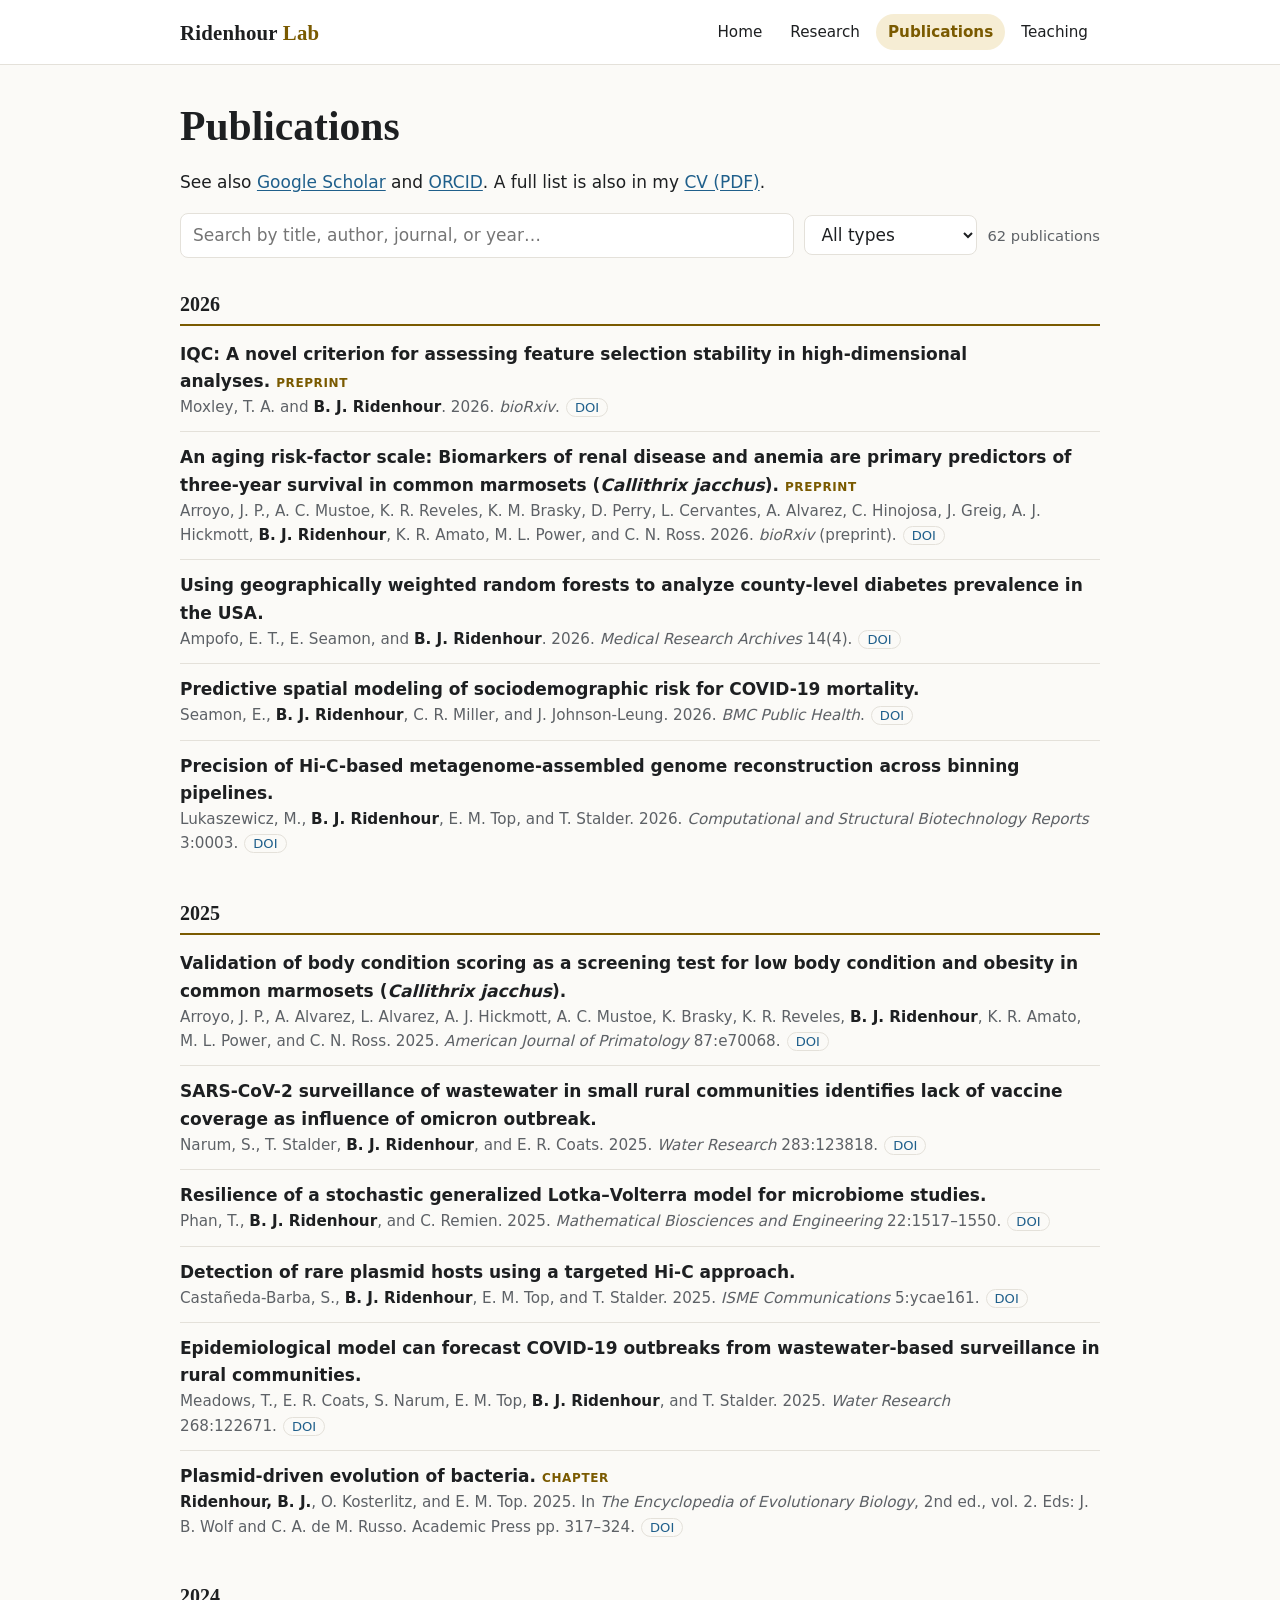
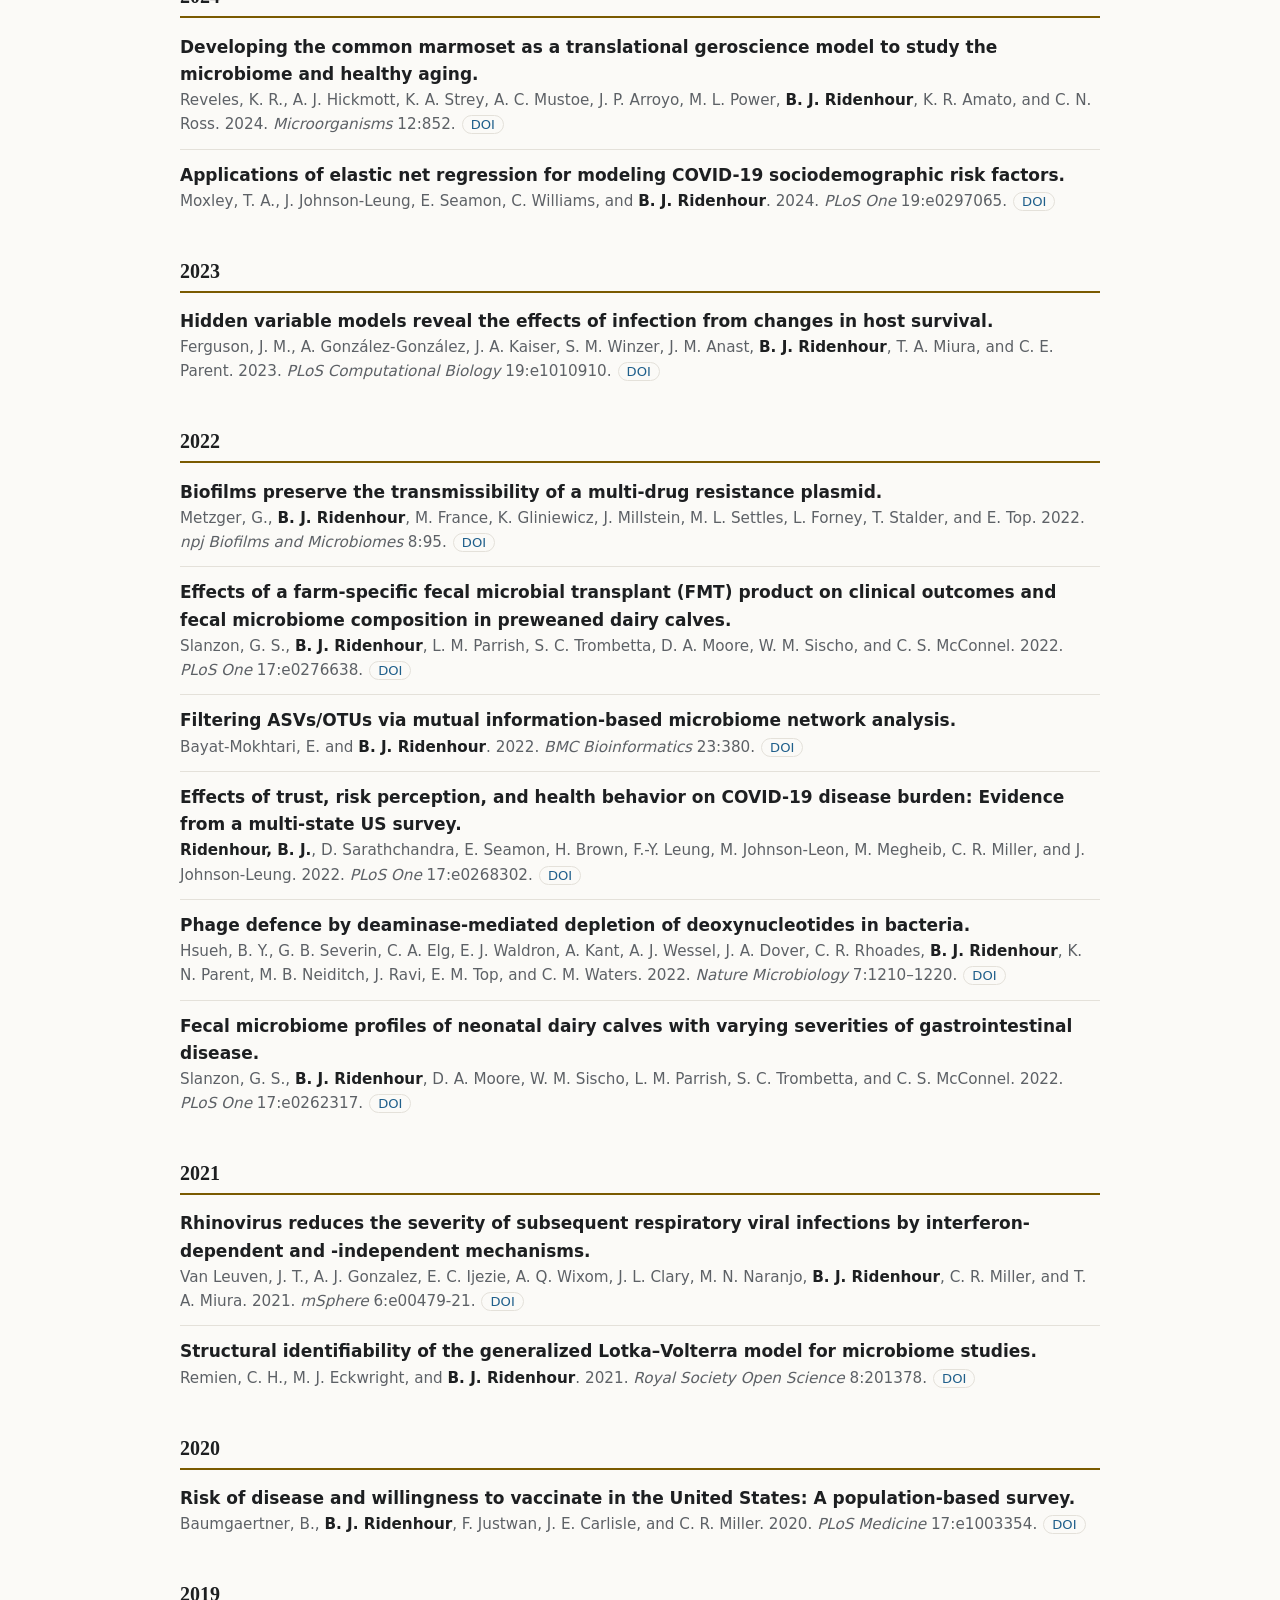
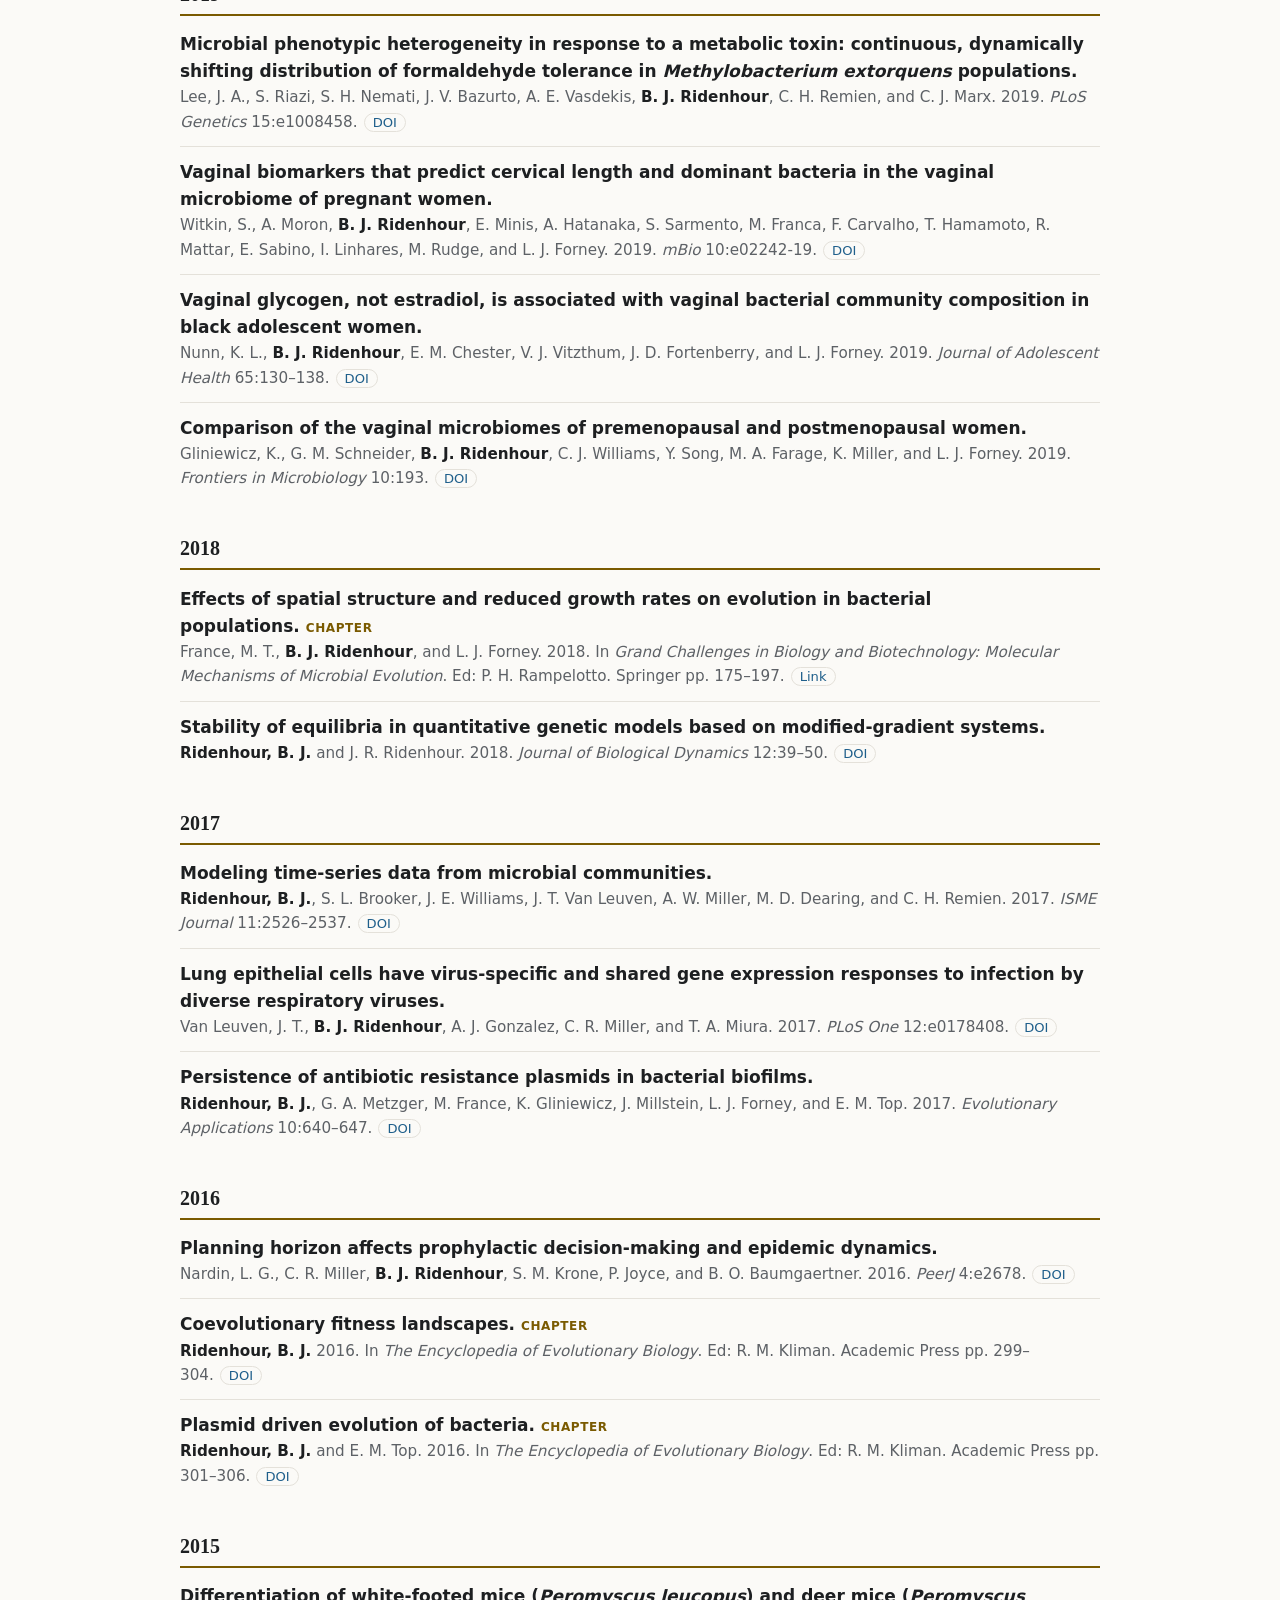
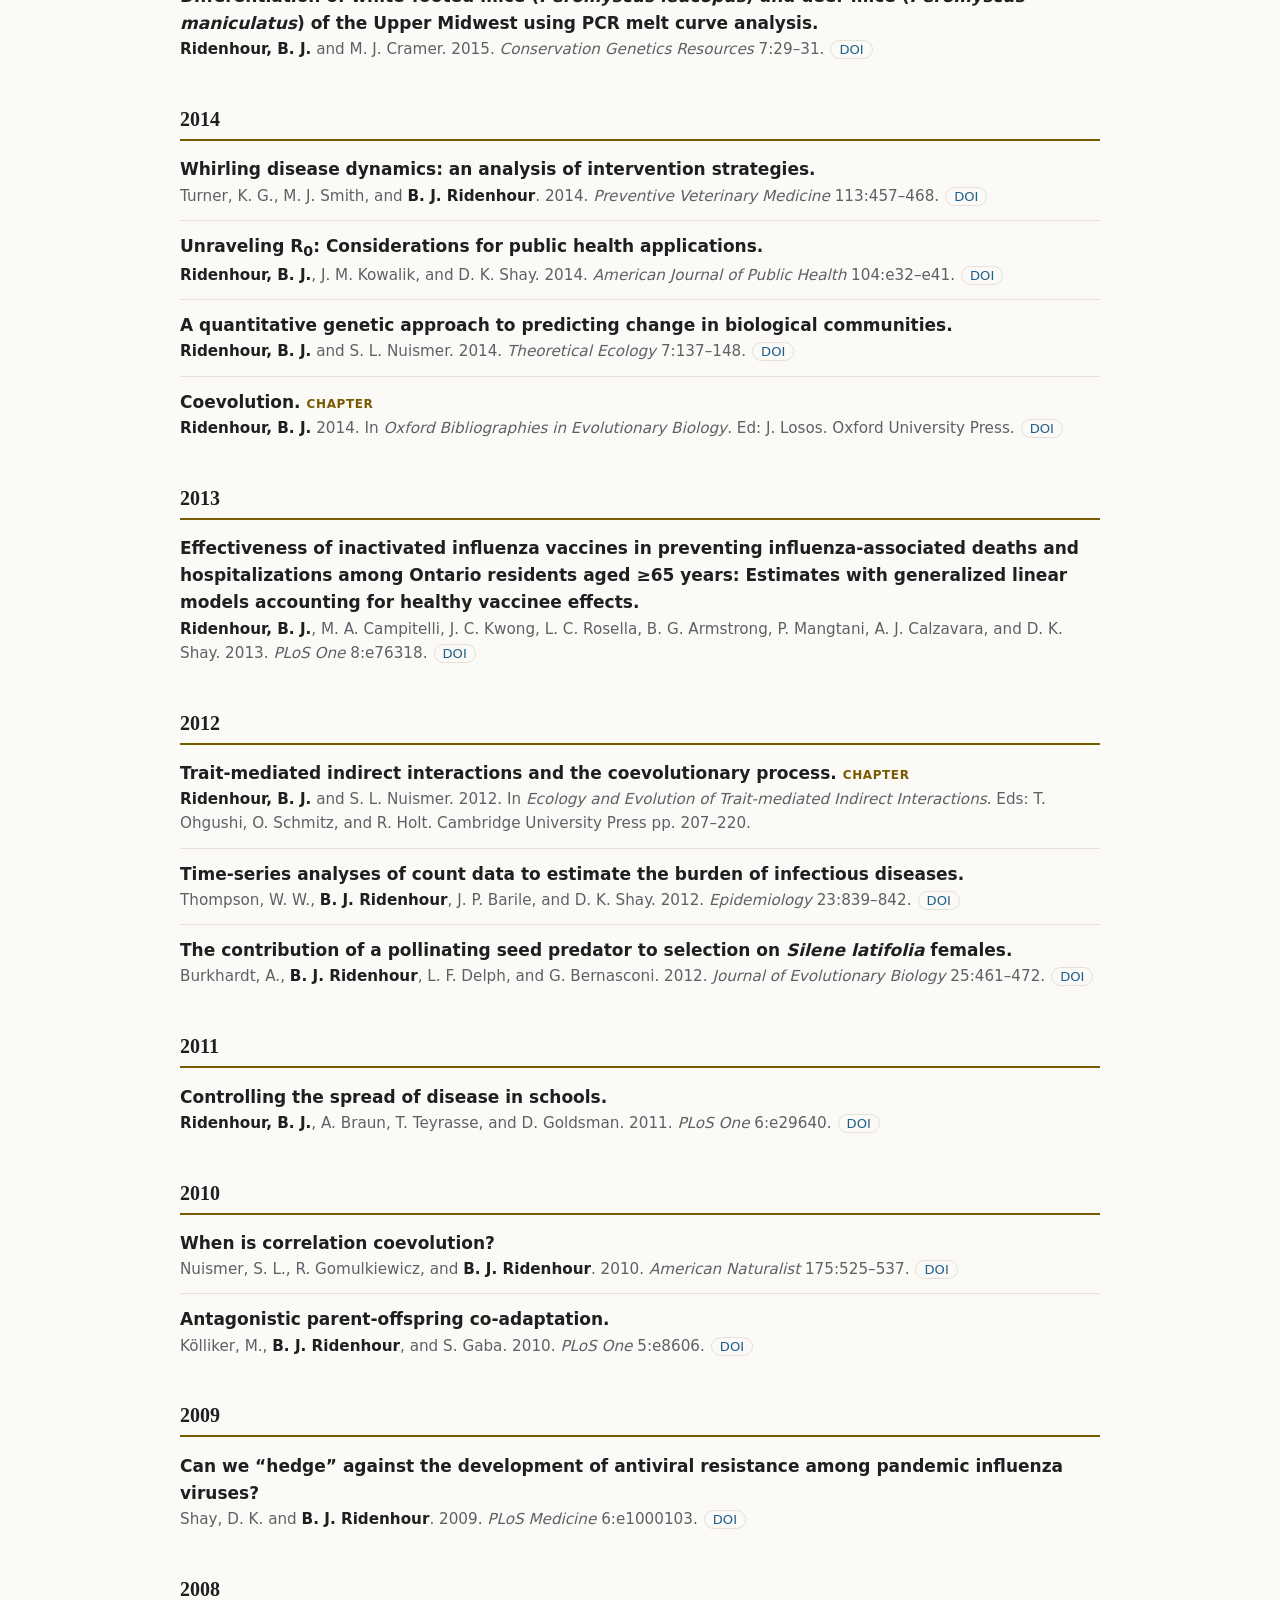
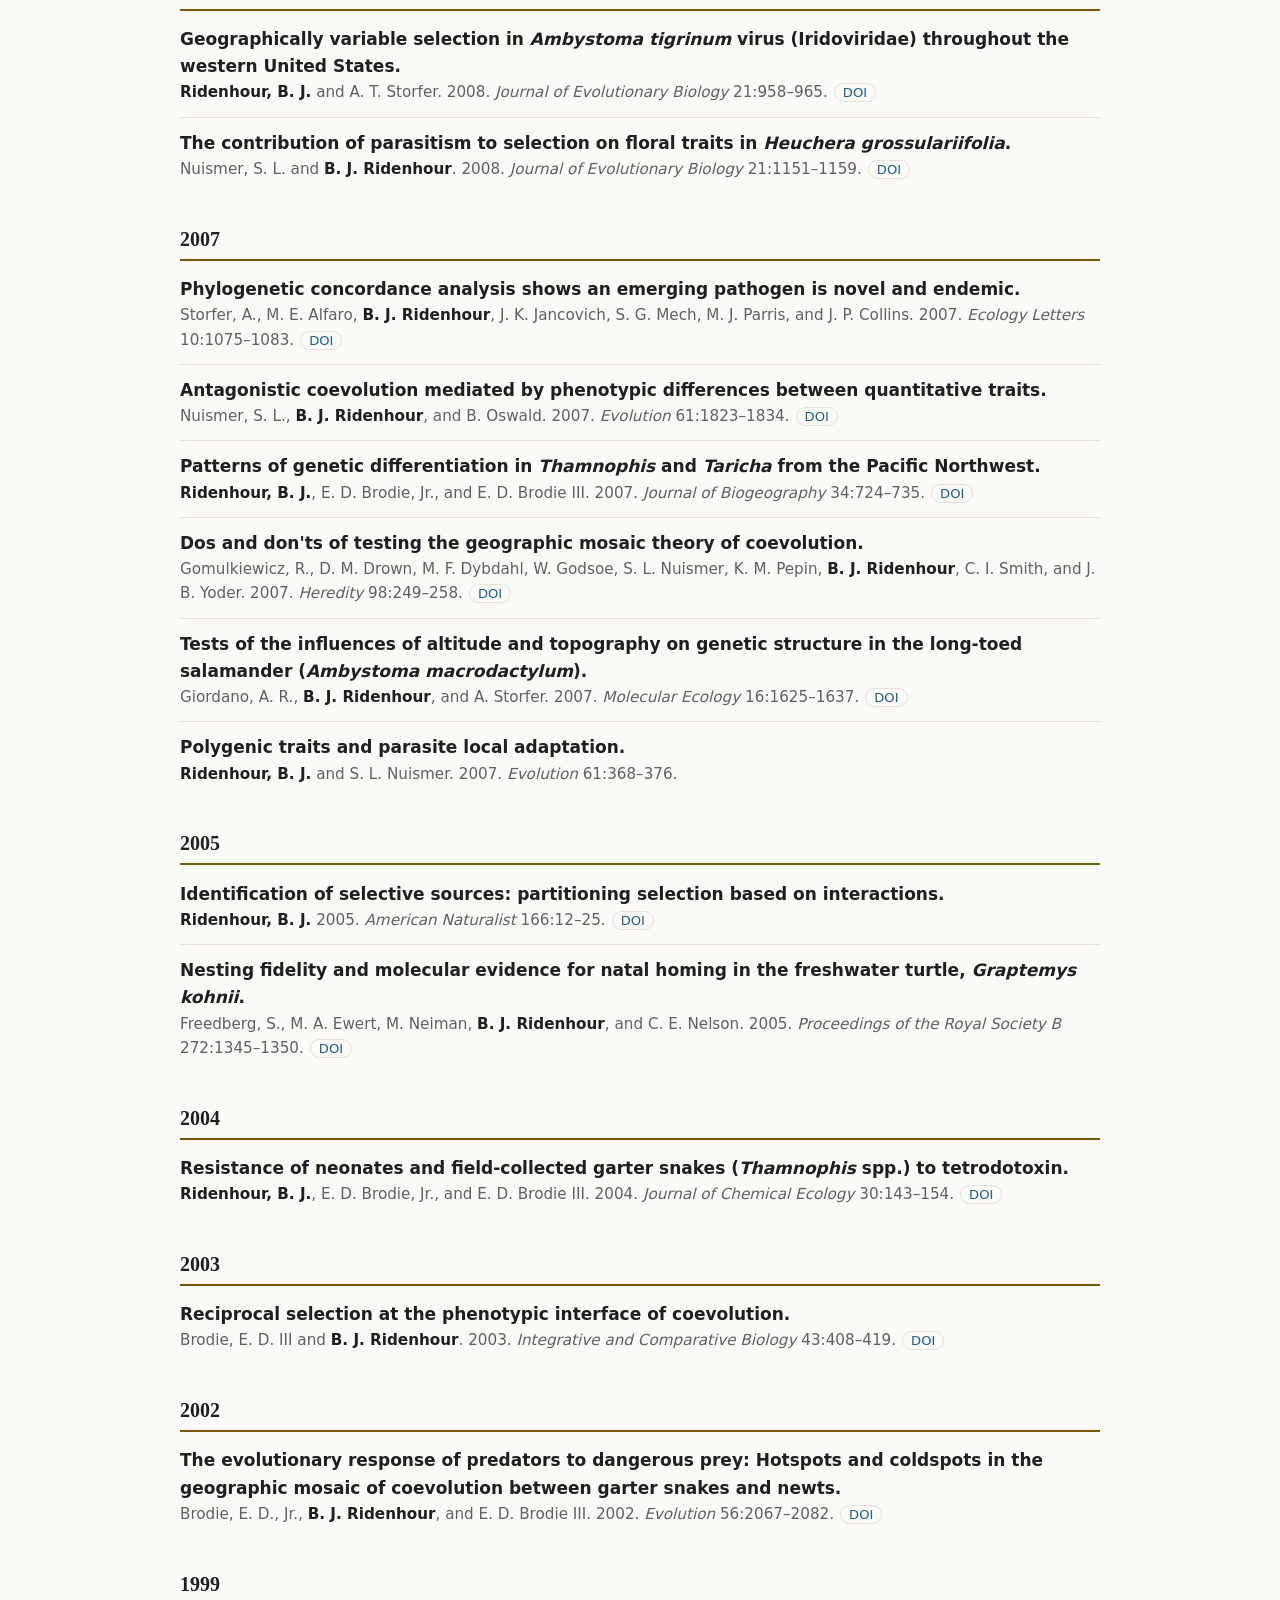
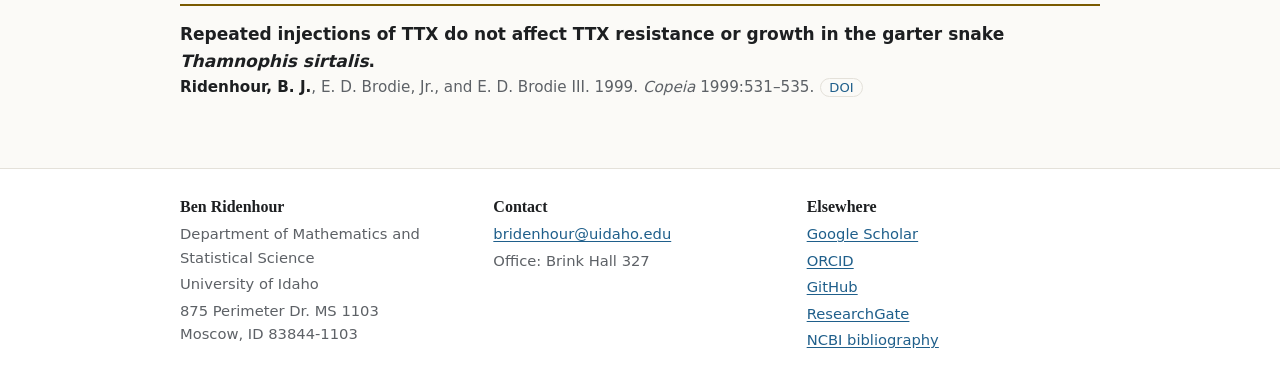
==== commit ef86a311: "Add IQC preprint" ====
--- a/publications.html
+++ b/publications.html
@@ -42,10 +42,11 @@
     <option value="chapter">Book chapters</option>
     <option value="preprint">Preprints</option>
   </select>
-  <span class="count" id="pub-count" aria-live="polite">61 publications</span>
+  <span class="count" id="pub-count" aria-live="polite">62 publications</span>
 </div>
 <section class="year-group"><h2>2026</h2>
 <ul class="pubs">
+<li class="pub" data-type="preprint" data-year="2026"><div class="title">IQC: A novel criterion for assessing feature selection stability in high-dimensional analyses.<span class="tag">Preprint</span></div><div class="meta"><span class="authors">Moxley, T. A. and <span class="me">B. J. Ridenhour</span></span>. 2026. <span class="venue">bioRxiv</span>.<a class="doi" href="https://doi.org/10.64898/2026.09.26.754480">DOI</a><span class="altmetric-embed" data-badge-type="4" data-badge-popover="right" data-hide-no-mentions="true" data-doi="10.64898/2026.09.26.754480"></span></div></li>
 <li class="pub" data-type="preprint" data-year="2026"><div class="title">An aging risk-factor scale: Biomarkers of renal disease and anemia are primary predictors of three-year survival in common marmosets (<i>Callithrix jacchus</i>).<span class="tag">Preprint</span></div><div class="meta"><span class="authors">Arroyo, J. P., A. C. Mustoe, K. R. Reveles, K. M. Brasky, D. Perry, L. Cervantes, A. Alvarez, C. Hinojosa, J. Greig, A. J. Hickmott, <span class="me">B. J. Ridenhour</span>, K. R. Amato, M. L. Power, and C. N. Ross</span>. 2026. <span class="venue">bioRxiv</span> (preprint).<a class="doi" href="https://doi.org/10.64898/2026.08.06.743332">DOI</a><span class="altmetric-embed" data-badge-type="4" data-badge-popover="right" data-hide-no-mentions="true" data-doi="10.64898/2026.08.06.743332"></span></div></li>
 <li class="pub" data-type="article" data-year="2026"><div class="title">Using geographically weighted random forests to analyze county-level diabetes prevalence in the USA.</div><div class="meta"><span class="authors">Ampofo, E. T., E. Seamon, and <span class="me">B. J. Ridenhour</span></span>. 2026. <span class="venue">Medical Research Archives</span> 14(4).<a class="doi" href="https://doi.org/10.18103/mra.v14i4.7305">DOI</a><span class="altmetric-embed" data-badge-type="4" data-badge-popover="right" data-hide-no-mentions="true" data-doi="10.18103/mra.v14i4.7305"></span></div></li>
 <li class="pub" data-type="article" data-year="2026"><div class="title">Predictive spatial modeling of sociodemographic risk for COVID-19 mortality.</div><div class="meta"><span class="authors">Seamon, E., <span class="me">B. J. Ridenhour</span>, C. R. Miller, and J. Johnson-Leung</span>. 2026. <span class="venue">BMC Public Health</span>.<a class="doi" href="https://doi.org/10.1186/s12889-026-29313-w">DOI</a><span class="altmetric-embed" data-badge-type="4" data-badge-popover="right" data-hide-no-mentions="true" data-doi="10.1186/s12889-026-29313-w"></span></div></li>
--- a/assets/style.css
+++ b/assets/style.css
@@ -118,6 +118,7 @@
 @media print{nav,.toolbar,.site-footer{display:none}a{color:inherit}}
 
 /* Altmetric badges */
-.pub .altmetric-embed{display:inline-block;vertical-align:middle;margin-left:6px;line-height:0}
+.pub .meta .altmetric-embed{display:inline-block;vertical-align:middle;margin:0 0 0 10px !important;line-height:0}
+.pub .meta a.doi{margin-right:2px}
 .pub .altmetric-embed:empty{display:none}
 .pub .altmetric-embed img{vertical-align:middle}
